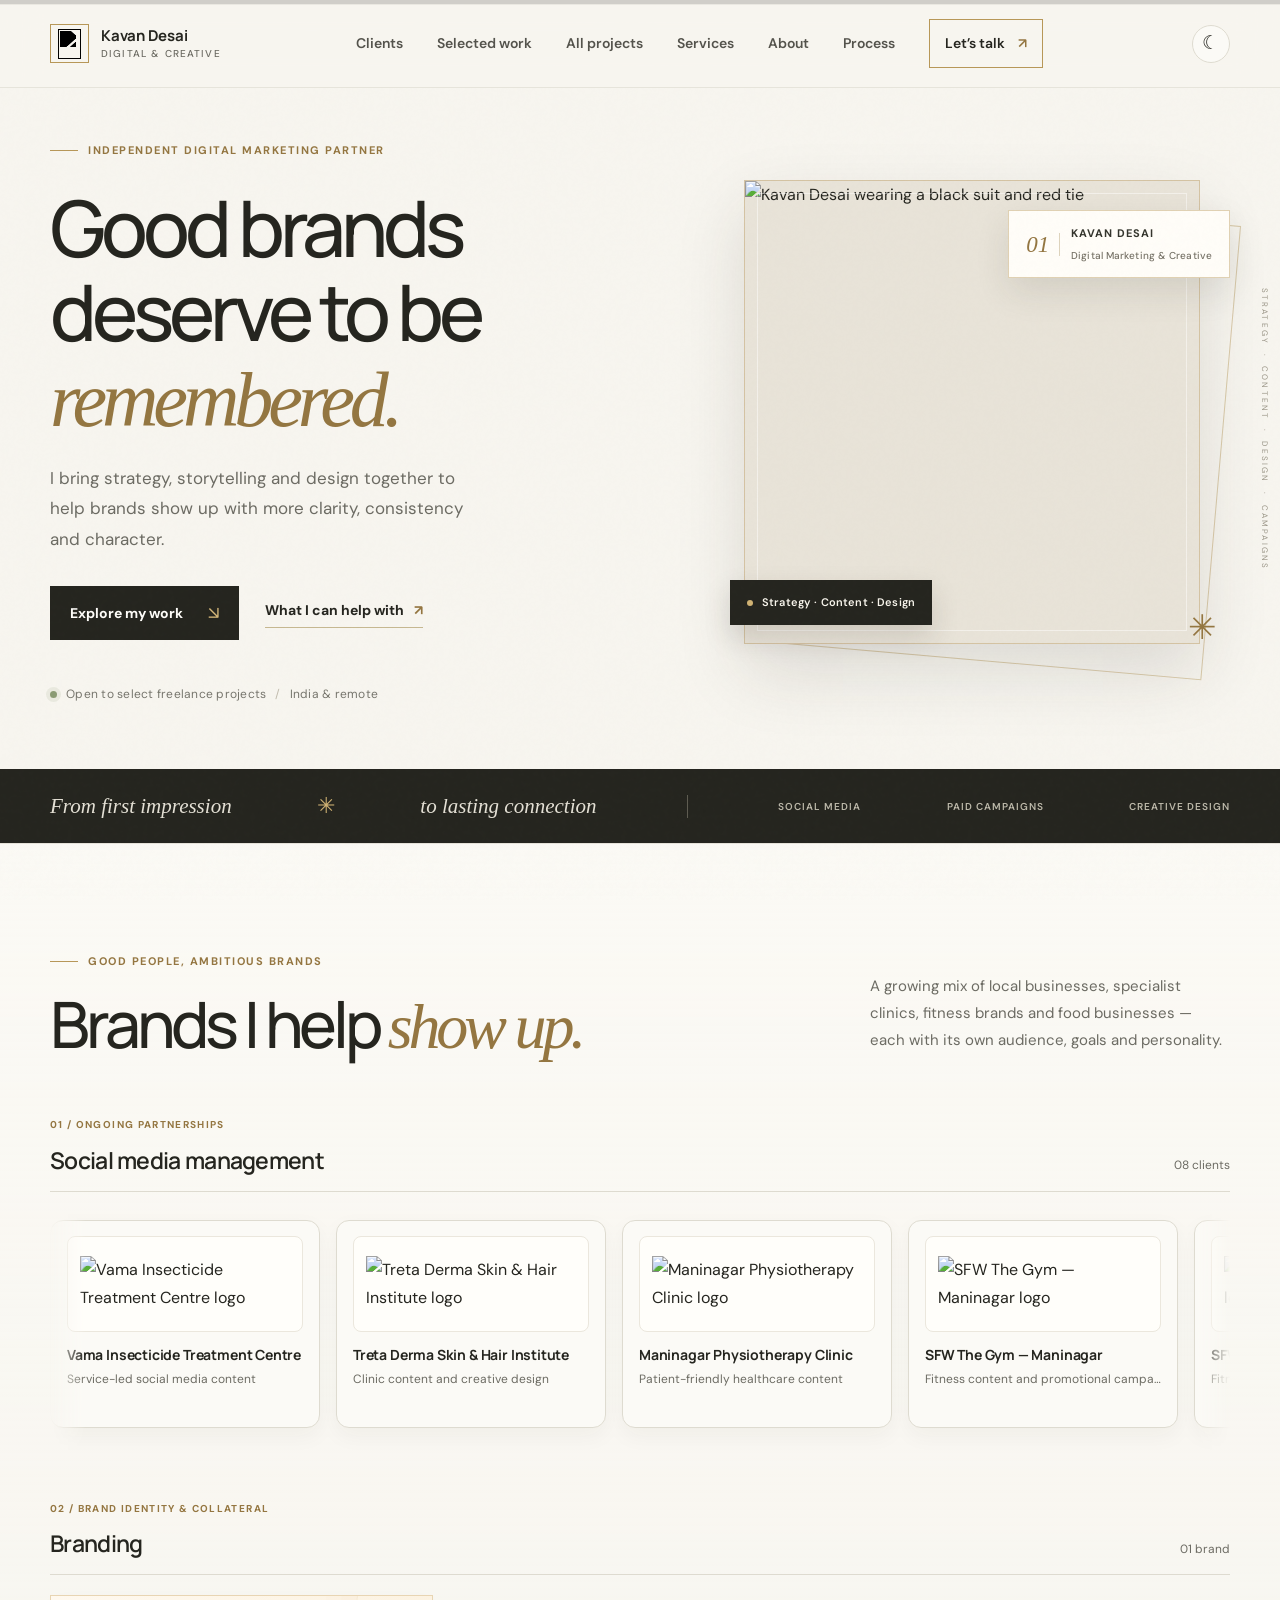
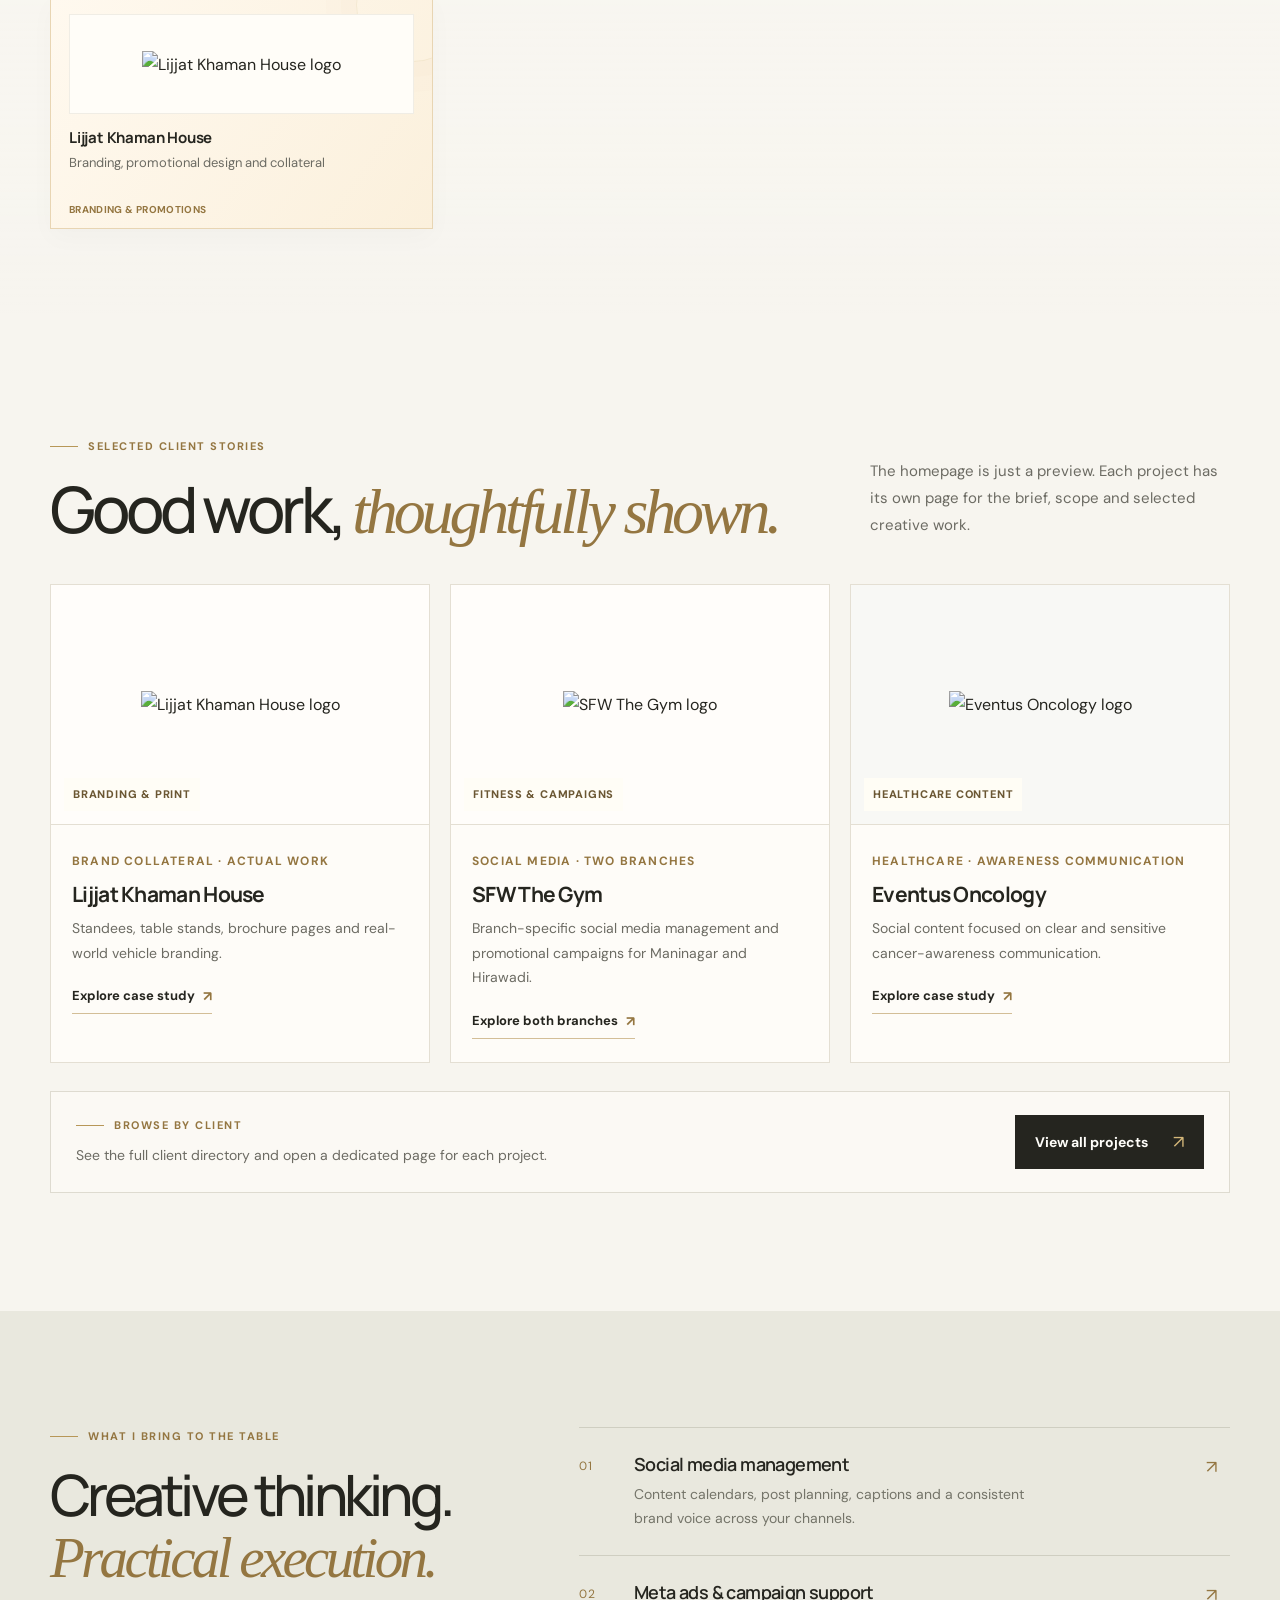
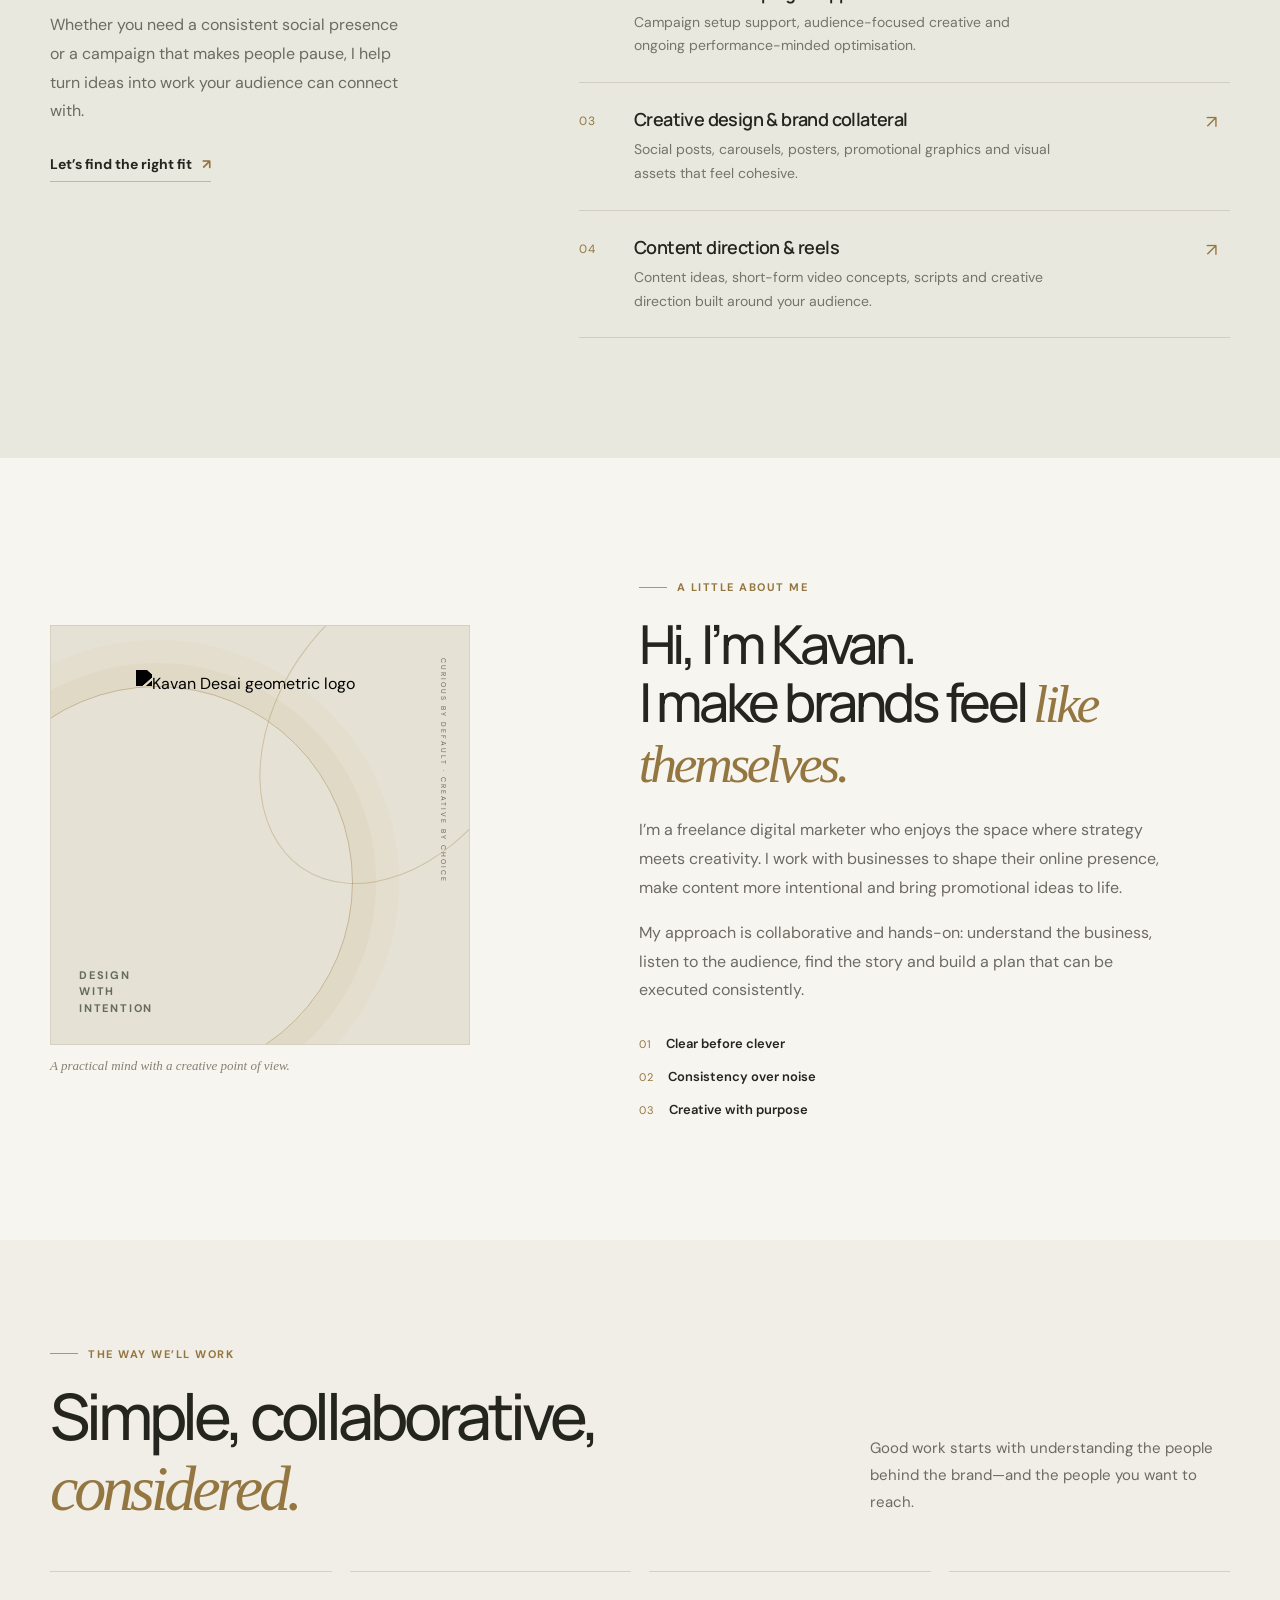
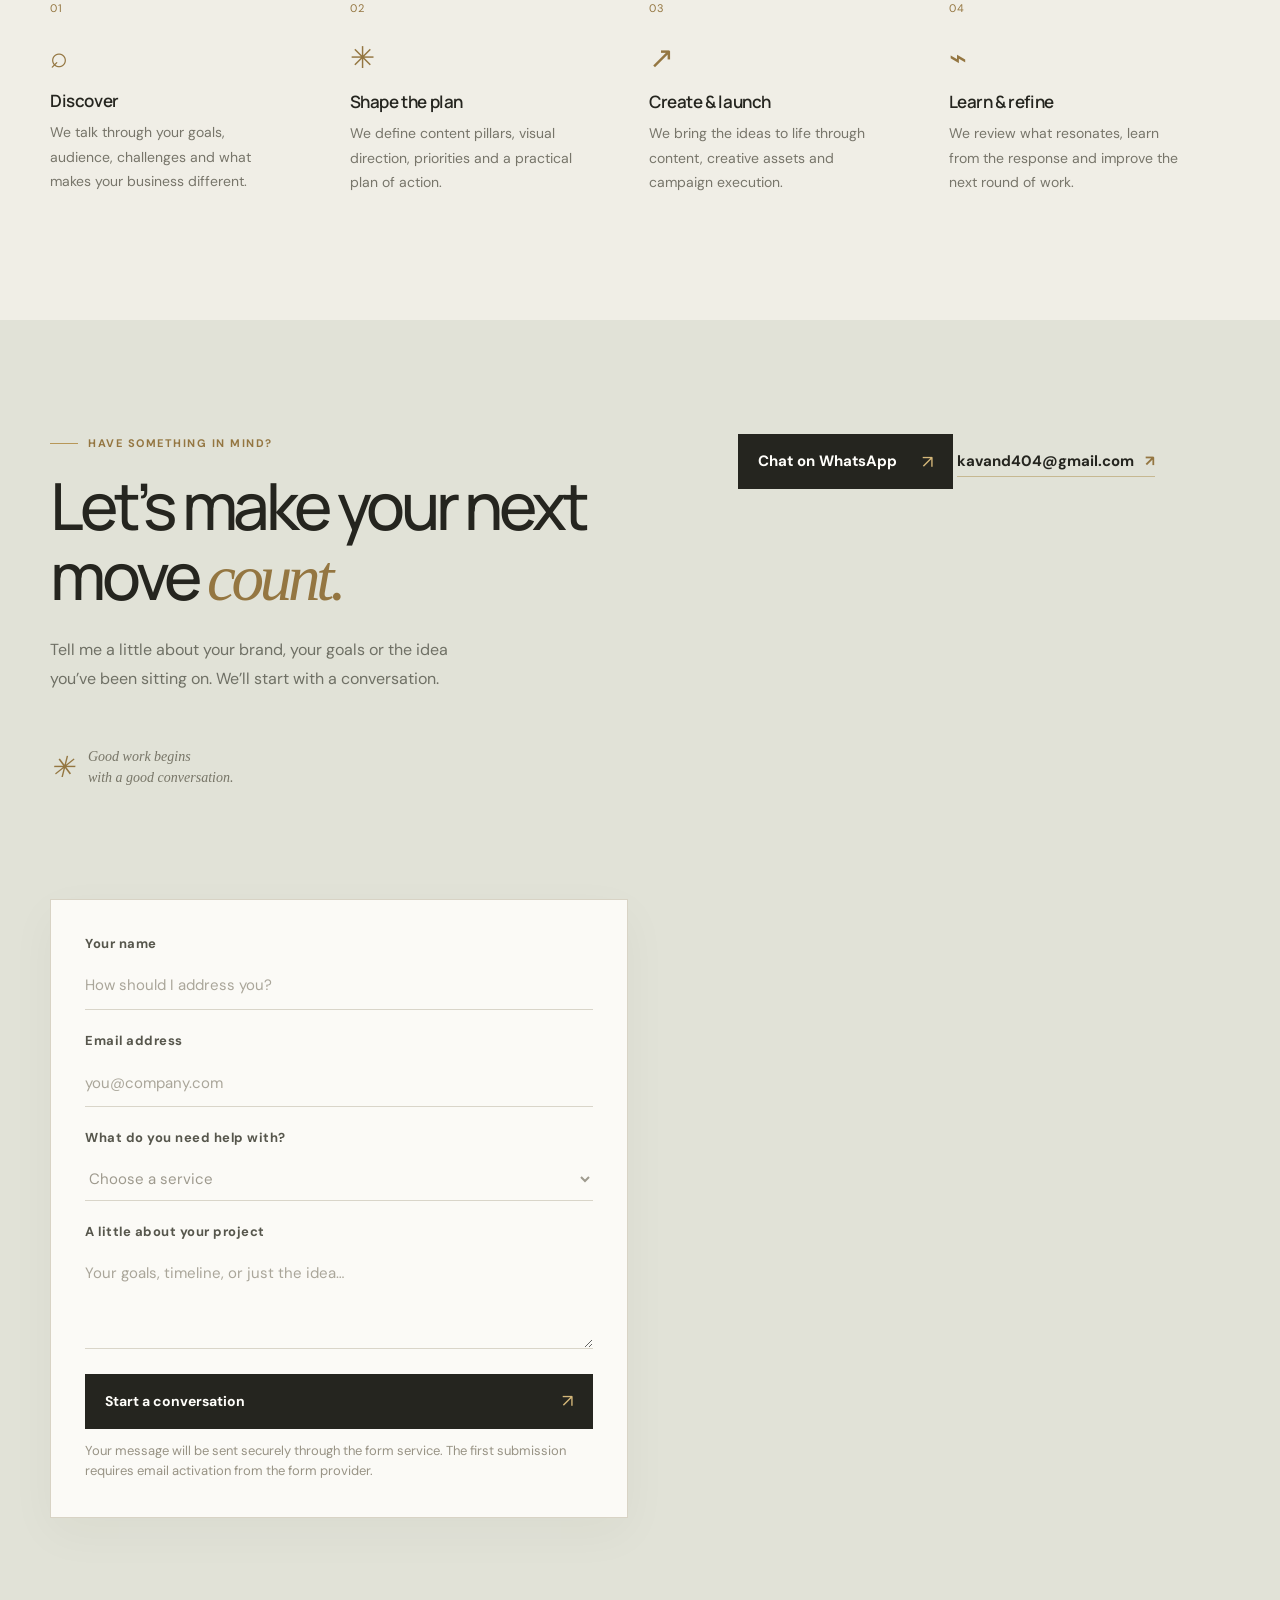
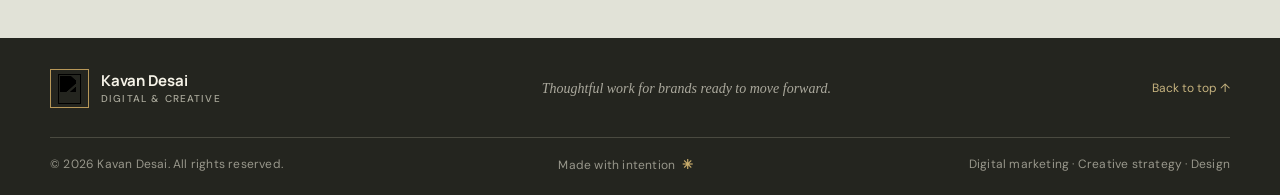
==== index.html @ 6e3e981c "Add files via upload" ====
<!doctype html>
<html lang="en">
<head>
  <meta charset="utf-8" />
  <meta name="viewport" content="width=device-width, initial-scale=1" />
  <meta name="theme-color" content="#f7f5ef" />
  <meta name="description" content="Kavan Desai — freelance digital marketing, social media strategy, creative campaigns and brand design." />
  <title>Kavan Desai — Digital Marketing & Creative Strategy</title>
  <link rel="preconnect" href="https://fonts.googleapis.com">
  <link rel="preconnect" href="https://fonts.gstatic.com" crossorigin>
  <link href="https://fonts.googleapis.com/css2?family=DM+Sans:wght@400;500;600;700&family=Manrope:wght@400;500;600;700;800&display=swap" rel="stylesheet">
  <link rel="stylesheet" href="styles.css?v=geometric-logo-fix" />
  <script>
    try { if (localStorage.getItem('kavan-portfolio-theme') === 'dark') document.documentElement.setAttribute('data-theme', 'dark'); } catch (_) {}
  </script>
</head>
<body>
  <div class="grain" aria-hidden="true"></div>
  <div class="scroll-progress" aria-hidden="true"><span></span></div>
  <header class="site-header" id="top">
    <div class="nav-wrap">
      <a class="brand" href="#top" aria-label="Kavan Desai home">
        <span class="brand-mark" aria-hidden="true"><img class="brand-symbol" src="assets/kavan-geometric-mark.png" alt=""></span>
        <span class="brand-name">Kavan Desai<small>Digital & Creative</small></span>
      </a>
      <button class="menu-toggle" aria-label="Open navigation" aria-expanded="false" aria-controls="site-nav">
        <span></span><span></span>
      </button>
      <nav class="site-nav" id="site-nav" aria-label="Main navigation">
        <a href="#clients">Clients</a>
        <a href="#work">Selected work</a>
        <a href="work.html">All projects</a>
        <a href="#services">Services</a>
        <a href="#about">About</a>
        <a href="#process">Process</a>
        <a class="nav-cta" href="#contact">Let’s talk <span>↗</span></a>
      </nav>
      <button class="theme-toggle" type="button" aria-label="Switch to dark theme" aria-pressed="false" title="Switch to dark theme"><span class="theme-toggle-icon" aria-hidden="true">☾</span></button>
    </div>
  </header>

  <main>
    <section class="hero section-shell">
      <div class="hero-copy reveal">
        <div class="eyebrow"><span class="eyebrow-line"></span> Independent digital marketing partner</div>
        <h1>Good brands deserve to be <em>remembered.</em></h1>
        <p class="hero-intro">I bring strategy, storytelling and design together to help brands show up with more clarity, consistency and character.</p>
        <div class="hero-actions">
          <a class="button button-dark" href="#work">Explore my work <span>↘</span></a>
          <a class="text-link" href="#services">What I can help with <span>↗</span></a>
        </div>
        <div class="hero-note"><span class="availability-dot"></span> Open to select freelance projects <span class="note-divider">/</span> India & remote</div>
      </div>
      <div class="hero-art hero-photo reveal reveal-delay" aria-label="Portrait of Kavan Desai">
        <div class="portrait-frame">
          <img src="assets/kavan-desai.png" alt="Kavan Desai wearing a black suit and red tie" fetchpriority="high" />
        </div>
        <div class="portrait-label portrait-label-top"><span class="portrait-index">01</span><span class="portrait-label-copy">KAVAN DESAI<small>Digital Marketing &amp; Creative</small></span></div>
        <div class="portrait-note"><span class="portrait-dot"></span> Strategy · Content · Design</div>
        <div class="portrait-spark" aria-hidden="true">✳</div>
      </div>
      <div class="hero-side-note">STRATEGY&nbsp; · &nbsp;CONTENT&nbsp; · &nbsp;DESIGN&nbsp; · &nbsp;CAMPAIGNS</div>
    </section>

    <section class="trust-strip" aria-label="Areas of work">
      <div class="trust-inner"><span>From first impression</span><span class="trust-star">✳</span><span>to lasting connection</span><span class="trust-separator"></span><span class="trust-small">SOCIAL MEDIA</span><span class="trust-small">PAID CAMPAIGNS</span><span class="trust-small">CREATIVE DESIGN</span></div>
    </section>


    <section class="section section-shell clients-section" id="clients">
      <div class="section-heading reveal">
        <div><div class="eyebrow"><span class="eyebrow-line"></span> Good people, ambitious brands</div><h2>Brands I help <em>show up.</em></h2></div>
        <p>A growing mix of local businesses, specialist clinics, fitness brands and food businesses — each with its own audience, goals and personality.</p>
      </div>

      <div class="client-group-head reveal">
        <div><span class="client-group-kicker">01 / ONGOING PARTNERSHIPS</span><h3>Social media management</h3></div>
        <span class="client-count">08 clients</span>
      </div>
      <div class="social-client-marquee" role="region" aria-label="Social media management clients">
        <div class="social-client-track">
          <div class="social-client-set" role="list" aria-label="Eight social media clients">
          <article class="social-client-tile" role="listitem">
            <div class="social-client-logo"><img src="assets/vama-insecticide-treatment-centre.png" alt="Vama Insecticide Treatment Centre logo" loading="lazy"></div>
            <h4>Vama Insecticide Treatment Centre</h4>
            <p>Service-led social media content</p>
          </article>
          <article class="social-client-tile" role="listitem">
            <div class="social-client-logo"><img src="assets/treta-derma.png" alt="Treta Derma Skin & Hair Institute logo" loading="lazy"></div>
            <h4>Treta Derma Skin &amp; Hair Institute</h4>
            <p>Clinic content and creative design</p>
          </article>
          <article class="social-client-tile" role="listitem">
            <div class="social-client-logo"><img src="assets/maninagar-physiotherapy-clinic.png" alt="Maninagar Physiotherapy Clinic logo" loading="lazy"></div>
            <h4>Maninagar Physiotherapy Clinic</h4>
            <p>Patient-friendly healthcare content</p>
          </article>
          <article class="social-client-tile" role="listitem">
            <div class="social-client-logo"><img src="assets/sfw-the-gym-logo.png" alt="SFW The Gym — Maninagar logo" loading="lazy"></div>
            <h4>SFW The Gym — Maninagar</h4>
            <p>Fitness content and promotional campaigns</p>
          </article>
          <article class="social-client-tile" role="listitem">
            <div class="social-client-logo"><img src="assets/sfw-the-gym-logo.png" alt="SFW The Gym — Hirawadi logo" loading="lazy"></div>
            <h4>SFW The Gym — Hirawadi</h4>
            <p>Fitness content and promotional campaigns</p>
          </article>
          <article class="social-client-tile" role="listitem">
            <div class="social-client-logo"><img src="assets/eventus-oncology.png" alt="Eventus Oncology logo" loading="lazy"></div>
            <h4>Eventus Oncology</h4>
            <p>Cancer surgery awareness and healthcare content</p>
          </article>
          <article class="social-client-tile" role="listitem">
            <div class="social-client-logo"><img src="assets/sukhadia-khambhatwala.png" alt="Sukhadia Khambhatwala logo" loading="lazy"></div>
            <h4>Sukhadia Khambhatwala</h4>
            <p>Food brand content and promotions</p>
          </article>
          <article class="social-client-tile" role="listitem">
            <div class="social-client-logo"><img src="assets/yv-products.png" alt="YV Products logo" loading="lazy"></div>
            <h4>YV Products</h4>
            <p>Social content and brand communication</p>
          </article>
          </div>
          <div class="social-client-set" role="list" aria-hidden="true">
          <article class="social-client-tile" role="listitem" aria-hidden="true">
            <div class="social-client-logo"><img src="assets/vama-insecticide-treatment-centre.png" loading="lazy"></div>
            <h4>Vama Insecticide Treatment Centre</h4>
            <p>Service-led social media content</p>
          </article>
          <article class="social-client-tile" role="listitem" aria-hidden="true">
            <div class="social-client-logo"><img src="assets/treta-derma.png" loading="lazy"></div>
            <h4>Treta Derma Skin &amp; Hair Institute</h4>
            <p>Clinic content and creative design</p>
          </article>
          <article class="social-client-tile" role="listitem" aria-hidden="true">
            <div class="social-client-logo"><img src="assets/maninagar-physiotherapy-clinic.png" loading="lazy"></div>
            <h4>Maninagar Physiotherapy Clinic</h4>
            <p>Patient-friendly healthcare content</p>
          </article>
          <article class="social-client-tile" role="listitem" aria-hidden="true">
            <div class="social-client-logo"><img src="assets/sfw-the-gym-logo.png" loading="lazy"></div>
            <h4>SFW The Gym — Maninagar</h4>
            <p>Fitness content and promotional campaigns</p>
          </article>
          <article class="social-client-tile" role="listitem" aria-hidden="true">
            <div class="social-client-logo"><img src="assets/sfw-the-gym-logo.png" loading="lazy"></div>
            <h4>SFW The Gym — Hirawadi</h4>
            <p>Fitness content and promotional campaigns</p>
          </article>
          <article class="social-client-tile" role="listitem" aria-hidden="true">
            <div class="social-client-logo"><img src="assets/eventus-oncology.png" loading="lazy"></div>
            <h4>Eventus Oncology</h4>
            <p>Cancer surgery awareness and healthcare content</p>
          </article>
          <article class="social-client-tile" role="listitem" aria-hidden="true">
            <div class="social-client-logo"><img src="assets/sukhadia-khambhatwala.png" loading="lazy"></div>
            <h4>Sukhadia Khambhatwala</h4>
            <p>Food brand content and promotions</p>
          </article>
          <article class="social-client-tile" role="listitem" aria-hidden="true">
            <div class="social-client-logo"><img src="assets/yv-products.png" loading="lazy"></div>
            <h4>YV Products</h4>
            <p>Social content and brand communication</p>
          </article>
          </div>
        </div>
      </div>

      <div class="client-group-head branding-group reveal">
        <div><span class="client-group-kicker">02 / BRAND IDENTITY &amp; COLLATERAL</span><h3>Branding</h3></div>
        <span class="client-count">01 brand</span>
      </div>
      <div class="client-logo-grid branding-client-grid">
        <article class="client-logo-card client-lijjat reveal">
          <div class="client-logo-art"><img src="assets/lijjat-khaman-house.png" alt="Lijjat Khaman House logo" loading="lazy"></div>
          <div class="client-card-info"><h4>Lijjat Khaman House</h4><p>Branding, promotional design and collateral</p></div>
          <span class="client-service-label">Branding &amp; promotions</span>
        </article>
      </div>
    </section>

    <section class="section section-shell work-section" id="work">
      <div class="section-heading reveal">
        <div><div class="eyebrow"><span class="eyebrow-line"></span> Selected client stories</div><h2>Good work, <em>thoughtfully shown.</em></h2></div>
        <p>The homepage is just a preview. Each project has its own page for the brief, scope and selected creative work.</p>
      </div>
      <div class="featured-project-grid">
        <article class="featured-project featured-project-lijjat reveal">
          <a class="featured-project-cover featured-cover-logo" href="projects/lijjat-khaman-house.html" aria-label="Explore Lijjat Khaman House project">
            <img src="assets/lijjat-khaman-house.png" alt="Lijjat Khaman House logo" loading="lazy">
            <span class="featured-cover-tag">BRANDING & PRINT</span>
          </a>
          <div class="featured-project-copy"><span class="project-type">Brand collateral · Actual work</span><h3>Lijjat Khaman House</h3><p>Standees, table stands, brochure pages and real-world vehicle branding.</p><a class="project-card-link" href="projects/lijjat-khaman-house.html">Explore case study <span>↗</span></a></div>
        </article>
        <article class="featured-project reveal reveal-delay">
          <a class="featured-project-cover featured-cover-logo" href="work.html" aria-label="Explore both SFW The Gym branch projects"><img src="assets/sfw-the-gym-logo.png" alt="SFW The Gym logo" loading="lazy"><span class="featured-cover-tag">FITNESS & CAMPAIGNS</span></a>
          <div class="featured-project-copy"><span class="project-type">Social media · Two branches</span><h3>SFW The Gym</h3><p>Branch-specific social media management and promotional campaigns for Maninagar and Hirawadi.</p><a class="project-card-link" href="work.html">Explore both branches <span>↗</span></a></div>
        </article>
        <article class="featured-project reveal reveal-delay-2">
          <a class="featured-project-cover featured-cover-logo featured-cover-eventus" href="projects/eventus-oncology.html" aria-label="Explore Eventus Oncology case study"><img src="assets/eventus-oncology.png" alt="Eventus Oncology logo" loading="lazy"><span class="featured-cover-tag">HEALTHCARE CONTENT</span></a>
          <div class="featured-project-copy"><span class="project-type">Healthcare · Awareness communication</span><h3>Eventus Oncology</h3><p>Social content focused on clear and sensitive cancer-awareness communication.</p><a class="project-card-link" href="projects/eventus-oncology.html">Explore case study <span>↗</span></a></div>
        </article>
      </div>
      <div class="all-projects-cta reveal"><div><span class="eyebrow"><span class="eyebrow-line"></span> Browse by client</span><p>See the full client directory and open a dedicated page for each project.</p></div><a class="button button-dark" href="work.html">View all projects <span>↗</span></a></div>
    </section>

    <section class="services-section" id="services">
      <div class="section-shell services-wrap">
        <div class="services-intro reveal">
          <div class="eyebrow"><span class="eyebrow-line"></span> What I bring to the table</div>
          <h2>Creative thinking.<br><em>Practical execution.</em></h2>
          <p>Whether you need a consistent social presence or a campaign that makes people pause, I help turn ideas into work your audience can connect with.</p>
          <a class="text-link dark-link" href="#contact">Let’s find the right fit <span>↗</span></a>
        </div>
        <div class="service-list reveal reveal-delay">
          <article class="service-row"><span class="service-number">01</span><div><h3>Social media management</h3><p>Content calendars, post planning, captions and a consistent brand voice across your channels.</p></div><span class="service-symbol">↗</span></article>
          <article class="service-row"><span class="service-number">02</span><div><h3>Meta ads & campaign support</h3><p>Campaign setup support, audience-focused creative and ongoing performance-minded optimisation.</p></div><span class="service-symbol">↗</span></article>
          <article class="service-row"><span class="service-number">03</span><div><h3>Creative design & brand collateral</h3><p>Social posts, carousels, posters, promotional graphics and visual assets that feel cohesive.</p></div><span class="service-symbol">↗</span></article>
          <article class="service-row"><span class="service-number">04</span><div><h3>Content direction & reels</h3><p>Content ideas, short-form video concepts, scripts and creative direction built around your audience.</p></div><span class="service-symbol">↗</span></article>
        </div>
      </div>
    </section>

    <section class="section section-shell about-section" id="about">
      <div class="about-art reveal">
        <div class="about-frame">
          <img class="about-logo-mark" src="assets/kavan-geometric-mark.png" alt="Kavan Desai geometric logo">
          <div class="about-vertical">CURIOUS BY DEFAULT · CREATIVE BY CHOICE</div>
          <div class="about-corner">DESIGN<br>WITH<br>INTENTION</div>
        </div>
        <div class="about-caption">A practical mind with a creative point of view.</div>
      </div>
      <div class="about-copy reveal reveal-delay">
        <div class="eyebrow"><span class="eyebrow-line"></span> A little about me</div>
        <h2>Hi, I’m Kavan.<br>I make brands feel <em>like themselves.</em></h2>
        <p>I’m a freelance digital marketer who enjoys the space where strategy meets creativity. I work with businesses to shape their online presence, make content more intentional and bring promotional ideas to life.</p>
        <p>My approach is collaborative and hands-on: understand the business, listen to the audience, find the story and build a plan that can be executed consistently.</p>
        <div class="about-principles"><div><span>01</span><strong>Clear before clever</strong></div><div><span>02</span><strong>Consistency over noise</strong></div><div><span>03</span><strong>Creative with purpose</strong></div></div>
      </div>
    </section>

    <section class="process-section" id="process">
      <div class="section-shell">
        <div class="section-heading process-heading reveal"><div><div class="eyebrow"><span class="eyebrow-line"></span> The way we’ll work</div><h2>Simple, collaborative, <em>considered.</em></h2></div><p>Good work starts with understanding the people behind the brand—and the people you want to reach.</p></div>
        <div class="process-grid">
          <article class="process-step reveal"><span class="process-count">01</span><div class="process-icon">⌕</div><h3>Discover</h3><p>We talk through your goals, audience, challenges and what makes your business different.</p></article>
          <article class="process-step reveal reveal-delay"><span class="process-count">02</span><div class="process-icon">✳</div><h3>Shape the plan</h3><p>We define content pillars, visual direction, priorities and a practical plan of action.</p></article>
          <article class="process-step reveal reveal-delay-2"><span class="process-count">03</span><div class="process-icon">↗</div><h3>Create & launch</h3><p>We bring the ideas to life through content, creative assets and campaign execution.</p></article>
          <article class="process-step reveal reveal-delay-3"><span class="process-count">04</span><div class="process-icon">⌁</div><h3>Learn & refine</h3><p>We review what resonates, learn from the response and improve the next round of work.</p></article>
        </div>
      </div>
    </section>

    <section class="contact-section" id="contact">
      <div class="section-shell contact-wrap">
        <div class="contact-copy reveal"><div class="eyebrow"><span class="eyebrow-line"></span> Have something in mind?</div><h2>Let’s make your next move <em>count.</em></h2><p>Tell me a little about your brand, your goals or the idea you’ve been sitting on. We’ll start with a conversation.</p><div class="contact-signoff"><span class="signoff-star">✳</span><span>Good work begins<br>with a good conversation.</span></div></div>
        <div class="contact-methods" aria-label="Direct contact options">
          <a class="button button-dark" href="https://wa.me/918401073688?text=Hi%20Kavan%2C%20I%20found%20your%20portfolio%20and%20would%20like%20to%20discuss%20a%20project.">Chat on WhatsApp <span>↗</span></a>
          <a class="text-link" href="mailto:kavand404@gmail.com">kavand404@gmail.com <span>↗</span></a>
        </div>
        <form class="contact-form reveal reveal-delay" id="contact-form" action="https://formsubmit.co/kavand404@gmail.com" method="POST">
          <input type="hidden" name="_subject" value="New portfolio inquiry — Kavan Desai" />
          <input type="hidden" name="_template" value="table" />
          <input type="hidden" name="_captcha" value="true" />
          <div class="form-row"><label for="name">Your name</label><input id="name" name="name" autocomplete="name" placeholder="How should I address you?" required /></div>
          <div class="form-row"><label for="email">Email address</label><input id="email" name="email" type="email" autocomplete="email" placeholder="you@company.com" required /></div>
          <div class="form-row"><label for="service">What do you need help with?</label><select id="service" name="service" required><option value="" disabled selected>Choose a service</option><option>Social media management</option><option>Meta ads & campaigns</option><option>Creative design & branding</option><option>Content direction & reels</option><option>A bit of everything</option></select></div>
          <div class="form-row"><label for="message">A little about your project</label><textarea id="message" name="message" rows="3" placeholder="Your goals, timeline, or just the idea…" required></textarea></div>
          <button class="button button-dark form-submit" type="submit">Start a conversation <span>↗</span></button>
          <p class="form-hint">Your message will be sent securely through the form service. The first submission requires email activation from the form provider.</p>
          <p class="form-status" id="form-status" aria-live="polite"></p>
        </form>
      </div>
    </section>
  </main>

  <footer class="site-footer">
    <div class="section-shell footer-top"><a class="brand footer-brand" href="#top"><span class="brand-mark" aria-hidden="true"><img class="brand-symbol" src="assets/kavan-geometric-mark.png" alt=""></span><span class="brand-name">Kavan Desai<small>Digital & Creative</small></span></a><p>Thoughtful work for brands ready to move forward.</p><a class="back-top" href="#top">Back to top ↑</a></div>
    <div class="section-shell footer-bottom"><span>© <span id="year"></span> Kavan Desai. All rights reserved.</span><span>Made with intention <b>✳</b></span><span class="footer-location">Digital marketing · Creative strategy · Design</span></div>
  </footer>
  <script src="script.js"></script>
</body>
</html>
---- styles.css ----
:root{--paper:#f7f5ef;--paper-2:#fbfaf6;--white:#fffefa;--ink:#25251f;--muted:#6c6b63;--line:#dedbd0;--gold:#b79758;--gold-deep:#947641;--sage:#dfe4d8;--serif:Georgia,'Times New Roman',serif;--sans:'DM Sans',Arial,sans-serif;--display:'Manrope','DM Sans',sans-serif;--max:1180px;--ease:cubic-bezier(.22,.61,.36,1)}
*{box-sizing:border-box}html{scroll-behavior:smooth;scroll-padding-top:88px}body{margin:0;background:var(--paper);color:var(--ink);font-family:var(--sans);font-size:15px;line-height:1.65;-webkit-font-smoothing:antialiased}a{color:inherit;text-decoration:none}button,input,select,textarea{font:inherit}.grain{position:fixed;inset:0;pointer-events:none;z-index:9;opacity:.07;background-image:url("data:image/svg+xml,%3Csvg viewBox='0 0 180 180' xmlns='http://www.w3.org/2000/svg'%3E%3Cfilter id='n'%3E%3CfeTurbulence type='fractalNoise' baseFrequency='.93' numOctaves='3' stitchTiles='stitch'/%3E%3C/filter%3E%3Crect width='100%25' height='100%25' filter='url(%23n)' opacity='.18'/%3E%3C/svg%3E")}.section-shell{width:min(var(--max),calc(100% - 64px));margin-inline:auto}.site-header{height:88px;position:sticky;top:0;z-index:20;background:rgba(247,245,239,.88);backdrop-filter:blur(18px);border-bottom:1px solid rgba(222,219,208,.65)}.nav-wrap{width:min(var(--max),calc(100% - 64px));height:100%;margin:auto;display:flex;align-items:center;justify-content:space-between}.brand{display:inline-flex;align-items:center;gap:12px;min-width:max-content}.brand-mark{height:39px;width:39px;border:1px solid var(--gold);display:grid;place-items:center;font:700 22px var(--display);letter-spacing:-2px;color:var(--ink)}.brand-name{font:700 13px/1.1 var(--display);letter-spacing:-.25px}.brand-name small{display:block;margin-top:5px;color:var(--muted);font:500 9px/1 var(--sans);letter-spacing:1.4px;text-transform:uppercase}.site-nav{display:flex;align-items:center;gap:34px}.site-nav>a{font-size:12px;font-weight:600;color:#54534c;transition:color .2s}.site-nav>a:hover{color:var(--gold-deep)}.site-nav .nav-cta{padding:11px 15px;border:1px solid var(--gold);color:var(--ink)}.nav-cta span{color:var(--gold-deep);margin-left:10px}.menu-toggle{display:none}
.hero{position:relative;min-height:650px;display:grid;grid-template-columns:1.02fr .98fr;align-items:center;gap:45px;padding-top:45px;padding-bottom:66px}.hero-copy{padding-top:8px;max-width:570px}.eyebrow{display:flex;align-items:center;gap:10px;text-transform:uppercase;font-size:10px;font-weight:700;letter-spacing:1.8px;color:var(--gold-deep)}.eyebrow-line{display:inline-block;height:1px;width:28px;background:var(--gold)}h1,h2,h3,p{margin-top:0}h1,h2{font-family:var(--display);font-weight:500;letter-spacing:-.065em;line-height:1.08}h1{font-size:clamp(48px,6.1vw,79px);max-width:660px;margin:25px 0 21px}h1 em,h2 em{font-family:var(--serif);font-weight:400;color:var(--gold-deep);letter-spacing:-.065em} .hero-intro{max-width:440px;color:var(--muted);font-size:16px;line-height:1.85;margin-bottom:31px}.hero-actions{display:flex;align-items:center;gap:26px;flex-wrap:wrap}.button{display:inline-flex;align-items:center;justify-content:center;gap:25px;padding:15px 20px;border:0;cursor:pointer;font-weight:700;font-size:12px;transition:transform .25s,background .25s,color .25s}.button:hover{transform:translateY(-3px)}.button-dark{background:var(--ink);color:var(--white)}.button-dark span{color:#d4b779;font-size:18px;font-weight:400;line-height:1}.text-link{font-size:12px;font-weight:700;border-bottom:1px solid #c6b891;padding-bottom:5px}.text-link span{color:var(--gold-deep);margin-left:7px}.hero-note{display:flex;align-items:center;gap:9px;margin-top:45px;font-size:10px;letter-spacing:.25px;color:#77766d}.availability-dot{width:7px;height:7px;border-radius:50%;background:#8b9b73;box-shadow:0 0 0 4px rgba(139,155,115,.13)}.note-divider{color:#c1bcae}.hero-art{position:relative;height:490px;max-width:510px;width:100%;margin-left:auto}.art-orbit{position:absolute;border:1px solid rgba(183,151,88,.38);border-radius:50%;transform:rotate(-30deg)}.orbit-one{height:430px;width:280px;top:29px;left:90px}.orbit-two{height:340px;width:430px;top:70px;left:8px;transform:rotate(35deg);border-color:rgba(183,151,88,.22)}.art-card{position:absolute;box-shadow:0 22px 55px rgba(45,42,32,.08)}.art-card-back{width:252px;height:320px;background:#e5e3d8;top:62px;left:26px;transform:rotate(-8deg);padding:23px;display:flex;flex-direction:column;justify-content:space-between}.mini-label{font-size:8px;letter-spacing:1.4px;font-weight:700;color:#5e5b50}.abstract-bars{height:140px;display:flex;align-items:end;gap:10px;padding:0 6px}.abstract-bars i{display:block;flex:1;background:#bba477;height:55%}.abstract-bars i:nth-child(2){height:83%;background:#8e8d7d}.abstract-bars i:nth-child(3){height:68%;background:#c4b28b}.abstract-bars i:nth-child(4){height:96%;background:#676b5c}.abstract-bars i:nth-child(5){height:74%;background:#cfbea0}.card-foot{font:italic 13px var(--serif);color:#69685e}.art-card-front{width:260px;height:340px;background:#fffdf7;top:98px;right:38px;padding:22px 22px 18px;display:flex;flex-direction:column;justify-content:space-between;transform:rotate(5deg);border:1px solid rgba(183,151,88,.34)}.front-top,.front-bottom{display:flex;justify-content:space-between;align-items:center}.sun-icon{color:var(--gold-deep);font-size:26px}.serif-art{font:normal 47px/.97 var(--serif);letter-spacing:-3px;color:#35372d}.serif-art em{color:var(--gold-deep)}.front-bottom{font-size:8px;color:#6f6a5e;letter-spacing:.2px}.art-stamp{position:absolute;z-index:3;right:2px;top:18px;width:87px;height:87px;border:1px solid var(--gold);border-radius:50%;display:flex;align-items:center;justify-content:center;flex-direction:column;font-size:7px;font-weight:700;letter-spacing:1px;color:var(--gold-deep);background:var(--paper)}.art-stamp span:nth-child(2){font-size:16px;font-weight:400;margin:-1px 0}.floating-tag{position:absolute;z-index:4;background:var(--white);box-shadow:0 12px 30px rgba(40,37,29,.08);font-size:9px;font-weight:600;letter-spacing:.25px;padding:12px 15px}.tag-top{right:5px;top:142px;transform:rotate(4deg)}.tag-top span{color:var(--gold-deep);padding-left:8px}.tag-bottom{left:12px;bottom:30px;display:flex;align-items:center;gap:9px;transform:rotate(-3deg)}.tag-dot{height:6px;width:6px;background:var(--gold);border-radius:50%}.hero-side-note{position:absolute;right:-41px;top:50%;writing-mode:vertical-rl;transform:translateY(-50%);font-size:8px;letter-spacing:2.2px;color:#9a9587}.trust-strip{background:var(--ink);color:#efede4}.trust-inner{width:min(var(--max),calc(100% - 64px));min-height:74px;margin:auto;display:flex;align-items:center;justify-content:space-between;gap:20px}.trust-inner>span:first-child,.trust-inner>span:nth-child(3){font:italic 21px var(--serif);color:#e4e0d5}.trust-star{color:#d0b273;font-size:22px}.trust-separator{height:23px;width:1px;background:#5e5c51;margin:0 5px}.trust-small{font-size:9px;font-weight:600;letter-spacing:1.3px;color:#bcb8a9}
.section{padding-top:120px;padding-bottom:118px}.section-heading{display:flex;align-items:end;justify-content:space-between;gap:60px;margin-bottom:38px}.section-heading h2,.services-intro h2,.about-copy h2,.contact-copy h2{font-size:clamp(42px,5.3vw,64px);margin:18px 0 0}.section-heading>p{max-width:360px;margin-bottom:7px;color:var(--muted);font-size:13px;line-height:1.9}.work-filters{display:flex;gap:9px;flex-wrap:wrap;margin-bottom:29px}.filter-chip{cursor:pointer;border:1px solid var(--line);background:transparent;color:#6f6d63;padding:9px 14px;font-size:10px;font-weight:600;transition:all .2s}.filter-chip span{font-size:9px;color:var(--gold-deep);margin-left:8px}.filter-chip:hover,.filter-chip.active{background:var(--ink);border-color:var(--ink);color:white}.project-grid{display:grid;grid-template-columns:repeat(3,minmax(0,1fr));gap:25px}.project-card{min-width:0;transition:opacity .25s,transform .25s}.project-card.is-hidden{display:none}.project-visual{height:360px;display:block;position:relative;overflow:hidden;transition:transform .35s var(--ease)}.project-visual:hover{transform:translateY(-4px)}.gym-visual{background:#20221d;color:#e5e4d9;padding:21px 20px}.visual-grain{position:absolute;inset:0;background:radial-gradient(circle at 75% 75%,rgba(116,138,78,.23),transparent 37%),linear-gradient(115deg,transparent 30%,rgba(255,255,255,.045) 30.3%,transparent 31%);pointer-events:none}.gym-topline,.gym-bottomline{position:absolute;left:20px;right:20px;display:flex;justify-content:space-between;font-size:7px;letter-spacing:1.4px;color:#d1ceb9}.gym-topline{top:21px}.gym-copy{position:absolute;left:27px;right:14px;top:104px;z-index:1}.visual-overline{font-size:8px;letter-spacing:2px;color:#a8c27e;display:block;margin-bottom:13px}.gym-copy strong{font:800 50px/.84 var(--display);letter-spacing:-4px;display:block}.gym-copy strong i{font-style:normal;color:#b7db78}.gym-subline{font-size:9px;display:block;margin-top:20px;color:#c1c3b7}.gym-orb{position:absolute;width:220px;height:220px;border-radius:50%;border:1px solid rgba(181,218,117,.38);right:-65px;bottom:38px;box-shadow:0 0 0 20px rgba(181,218,117,.035),0 0 0 40px rgba(181,218,117,.025)}.gym-orb:before,.gym-orb:after{content:"";position:absolute;border:1px solid rgba(181,218,117,.3);inset:19px;border-radius:50%}.gym-orb:after{inset:42px}.gym-bottomline{bottom:20px}.health-visual{background:#e5e9df;color:#243b39;padding:20px}.health-grid{position:absolute;inset:0;background-image:linear-gradient(rgba(53,89,82,.08) 1px,transparent 1px),linear-gradient(90deg,rgba(53,89,82,.08) 1px,transparent 1px);background-size:24px 24px;mask-image:linear-gradient(130deg,black,transparent 82%)}.health-label,.food-topline{position:absolute;z-index:2;top:23px;left:22px;right:22px;display:flex;justify-content:space-between;align-items:center;font-size:8px;font-weight:700;letter-spacing:1px}.health-label b{font-size:9px;color:#a95d66}.health-main{position:absolute;z-index:2;top:98px;left:25px}.health-kicker{font-size:7px;letter-spacing:1.45px;display:block;margin-bottom:16px;color:#56746b}.health-main strong{font:500 43px/.98 var(--serif);letter-spacing:-2px;display:block}.health-main i{font-style:italic;color:#aa737b}.health-ring{position:absolute;border:1px solid rgba(130,163,142,.7);border-radius:50%;z-index:1}.ring-a{width:180px;height:180px;right:-61px;bottom:28px}.ring-b{width:132px;height:132px;right:-38px;bottom:52px}.health-footer{position:absolute;bottom:21px;left:22px;right:22px;display:flex;justify-content:space-between;font-size:7px;letter-spacing:1px;color:#526b62}.food-visual{background:#eadbb8;color:#573a25;padding:20px}.food-visual:before{content:"";position:absolute;inset:0;background:linear-gradient(145deg,rgba(255,250,226,.5),transparent 45%),radial-gradient(ellipse at 50% 54%,rgba(168,89,47,.13),transparent 55%)}.food-sun{position:absolute;left:50%;top:80px;width:180px;height:180px;transform:translateX(-50%);border-radius:50%;background:#c77c43;opacity:.86}.food-frame{position:absolute;inset:18px;border:1px solid rgba(111,67,40,.45)}.food-topline{color:#704a2b}.food-main{position:absolute;z-index:1;top:114px;width:100%;left:0;text-align:center;display:flex;align-items:center;flex-direction:column}.food-main span{font:700 34px/.95 var(--display);letter-spacing:4px}.food-main strong{font:700 46px/1.1 var(--sans);margin:2px 0 0}.food-main i{font:italic 16px var(--serif);margin-top:1px}.food-seal{position:absolute;right:26px;top:87px;z-index:2;transform:rotate(9deg);border:1px solid #704a2b;border-radius:50%;width:54px;height:54px;display:grid;place-content:center;text-align:center;font-size:7px;font-weight:700;letter-spacing:1px;line-height:1.5}.food-bottom{position:absolute;z-index:2;bottom:29px;left:25px;right:25px;display:flex;justify-content:space-between;gap:8px;font-size:6px;letter-spacing:.8px}.project-meta{display:flex;align-items:flex-start;justify-content:space-between;margin-top:20px;gap:10px}.project-type{font-size:9px;text-transform:uppercase;letter-spacing:1.15px;color:var(--gold-deep);font-weight:700}.project-meta h3{font:600 20px var(--display);letter-spacing:-.65px;margin:5px 0 0}.project-arrow{font-size:20px;color:var(--gold-deep);transition:transform .2s}.project-card:hover .project-arrow{transform:translate(3px,-3px)}.project-card>p{margin:11px 0 0;color:var(--muted);font-size:12px;line-height:1.8}.work-note{display:flex;gap:9px;align-items:center;font-size:10px;color:#898578;margin-top:30px}.work-note span{color:var(--gold-deep);font-size:14px}
.services-section{background:#e9e8de;padding:116px 0 120px}.services-wrap{display:grid;grid-template-columns:.8fr 1.2fr;gap:95px}.services-intro h2{font-size:clamp(40px,4.5vw,57px);margin-bottom:22px}.services-intro>p{max-width:360px;color:#6b6c60;font-size:13px;line-height:1.9;margin-bottom:24px}.dark-link{display:inline-block}.service-list{border-top:1px solid #cfcec1}.service-row{display:grid;grid-template-columns:36px 1fr 24px;gap:19px;padding:24px 0;border-bottom:1px solid #cfcec1;align-items:start}.service-number{font-size:10px;color:var(--gold-deep);letter-spacing:1px;padding-top:4px}.service-row h3{font:600 18px var(--display);letter-spacing:-.6px;margin:0 0 7px}.service-row p{font-size:12px;line-height:1.8;color:#747469;max-width:430px;margin:0}.service-symbol{font-size:18px;color:var(--gold-deep);transition:transform .2s}.service-row:hover .service-symbol{transform:translate(3px,-3px)}
.about-section{display:grid;grid-template-columns:.9fr 1.1fr;align-items:center;gap:105px}.about-art{max-width:420px}.about-frame{height:420px;background:#e5e1d5;position:relative;overflow:hidden;border:1px solid #d6d0c0}.about-frame:before{content:"";position:absolute;left:-90px;top:60px;width:390px;height:390px;border:1px solid rgba(165,136,82,.5);border-radius:50%;box-shadow:0 0 0 23px rgba(183,151,88,.07),0 0 0 46px rgba(183,151,88,.05)}.about-frame:after{content:"";position:absolute;width:240px;height:340px;border:1px solid rgba(165,136,82,.38);border-radius:50%;right:-50px;top:-70px;transform:rotate(34deg)}.about-vertical{position:absolute;right:20px;top:32px;writing-mode:vertical-rl;font-size:7px;letter-spacing:2px;color:#67695a}.about-corner{position:absolute;z-index:1;bottom:28px;left:28px;font-size:9px;font-weight:700;line-height:1.5;letter-spacing:1.8px;color:#676b5a}.about-spark{position:absolute;z-index:1;bottom:20px;right:24px;font-size:44px;color:var(--gold-deep)}.about-caption{font:italic 13px var(--serif);color:#858173;margin-top:13px}.about-copy h2{font-size:clamp(39px,4.2vw,56px);margin-bottom:23px}.about-copy>p{font-size:13px;line-height:1.95;color:var(--muted);max-width:520px}.about-principles{margin-top:28px;display:grid;grid-template-columns:1fr;gap:11px}.about-principles div{display:flex;align-items:center;gap:14px}.about-principles span{font-size:9px;color:var(--gold-deep);letter-spacing:1px}.about-principles strong{font-size:11px;font-weight:600}
.process-section{background:#f0eee6;padding:105px 0 115px}.process-heading{margin-bottom:48px}.process-heading h2{max-width:670px}.process-grid{display:grid;grid-template-columns:repeat(4,1fr);gap:18px}.process-step{position:relative;border-top:1px solid #d4d0c3;padding:21px 15px 10px 0;min-height:220px}.process-count{font-size:9px;color:var(--gold-deep);letter-spacing:1.3px}.process-icon{font:normal 30px var(--serif);color:var(--gold-deep);margin:20px 0 15px}.process-step h3{font:600 17px var(--display);letter-spacing:-.4px;margin-bottom:8px}.process-step p{font-size:11px;line-height:1.8;color:#77756a;max-width:230px;margin:0}
.contact-section{background:#e1e2d7;padding:114px 0 120px}.contact-wrap{display:grid;grid-template-columns:1fr .85fr;gap:110px;align-items:start}.contact-copy h2{max-width:560px;font-size:clamp(45px,5.2vw,65px);margin-bottom:23px}.contact-copy>p{max-width:430px;color:#6f7065;font-size:13px;line-height:1.9}.contact-signoff{display:flex;gap:14px;align-items:center;margin-top:52px;color:#777567;font:italic 15px/1.5 var(--serif)}.signoff-star{font-size:29px;color:var(--gold-deep)}.contact-form{background:var(--paper-2);padding:33px 34px 27px;border:1px solid rgba(201,195,177,.7);box-shadow:0 15px 45px rgba(44,42,33,.04)}.form-row{margin-bottom:20px}.form-row label{display:block;font-size:10px;font-weight:700;letter-spacing:.5px;margin-bottom:8px;color:#56564c}.form-row input,.form-row select,.form-row textarea{display:block;width:100%;border:0;border-bottom:1px solid #d9d5c9;background:transparent;padding:10px 0;color:var(--ink);outline:0;font-size:12px;border-radius:0;transition:border-color .2s}.form-row input:focus,.form-row select:focus,.form-row textarea:focus{border-bottom-color:var(--gold-deep)}.form-row input::placeholder,.form-row textarea::placeholder{color:#aaa69a}.form-row select{color:#777367}.form-row select:invalid{color:#9e9a8e}.form-row textarea{resize:vertical;min-height:76px}.form-submit{width:100%;margin-top:5px;justify-content:space-between}.form-hint{font-size:9px;color:#989385;margin:12px 0 0}.form-status{font-size:11px;color:var(--gold-deep);margin:8px 0 0;min-height:0}
.site-footer{background:#24251f;color:#e8e6dc;padding:31px 0 0}.footer-top{display:flex;align-items:center;justify-content:space-between;gap:20px;padding-bottom:29px;border-bottom:1px solid #4a4a40}.footer-brand .brand-name{color:#f6f3e8}.footer-brand .brand-name small{color:#a9a89a}.footer-brand .brand-mark{color:#f6f3e8}.footer-top>p{color:#aba99d;font:italic 14px var(--serif);margin:0}.back-top{font-size:10px;color:#c6b37f}.footer-bottom{display:flex;justify-content:space-between;gap:20px;padding-top:17px;padding-bottom:19px;color:#98978b;font-size:9px;letter-spacing:.2px}.footer-bottom b{color:#c8ac6b;font-size:13px;margin-left:4px}
.reveal{opacity:0;transform:translateY(18px);transition:opacity .7s var(--ease),transform .7s var(--ease)}.reveal.is-visible{opacity:1;transform:translateY(0)}.reveal-delay{transition-delay:.12s}.reveal-delay-2{transition-delay:.22s}.reveal-delay-3{transition-delay:.32s}
@media(min-width:1400px){.hero{min-height:710px}.hero-art{transform:scale(1.05);transform-origin:center right}.project-visual{height:390px}}
@media(max-width:1050px){.section-shell,.nav-wrap,.trust-inner{width:calc(100% - 48px)}.hero{gap:20px;min-height:610px}.hero-art{transform:scale(.88);transform-origin:center right;margin-left:-20px}.hero-side-note{right:-25px}.site-nav{gap:22px}.project-visual{height:310px}.gym-copy strong{font-size:43px}.health-main strong{font-size:37px}.services-wrap{gap:55px}.about-section{gap:60px}.contact-wrap{gap:65px}}
@media(max-width:760px){html{scroll-padding-top:74px}.section-shell,.nav-wrap,.trust-inner{width:calc(100% - 40px)}.site-header{height:74px}.brand-mark{width:35px;height:35px;font-size:20px}.menu-toggle{display:flex;flex-direction:column;gap:6px;justify-content:center;border:0;background:none;padding:10px;cursor:pointer}.menu-toggle span{display:block;width:23px;height:1px;background:var(--ink);transition:transform .2s}.menu-toggle[aria-expanded="true"] span:first-child{transform:translateY(3.5px) rotate(45deg)}.menu-toggle[aria-expanded="true"] span:last-child{transform:translateY(-3.5px) rotate(-45deg)}.site-nav{display:none;position:absolute;left:0;right:0;top:73px;background:var(--paper-2);border-bottom:1px solid var(--line);padding:20px;flex-direction:column;align-items:stretch;gap:0}.site-nav.open{display:flex}.site-nav>a{padding:14px 6px;border-bottom:1px solid #ece9df}.site-nav .nav-cta{margin-top:13px;text-align:center;border:1px solid var(--gold)}.hero{grid-template-columns:1fr;padding-top:60px;padding-bottom:55px;gap:5px;min-height:auto}.hero-copy{max-width:620px}.eyebrow{font-size:9px;letter-spacing:1.4px}h1{font-size:clamp(47px,11.6vw,72px);margin-top:21px}.hero-intro{font-size:14px;max-width:440px}.hero-note{margin-top:30px}.hero-art{height:410px;max-width:470px;margin:12px auto 0;transform:scale(.88);transform-origin:top center;width:112%}.hero-side-note{display:none}.trust-inner{min-height:78px;flex-wrap:wrap;justify-content:center;gap:11px 14px;padding:15px 0}.trust-inner>span:first-child,.trust-inner>span:nth-child(3){font-size:16px}.trust-small{font-size:7px;letter-spacing:.9px}.trust-separator{display:none}.section{padding-top:82px;padding-bottom:82px}.section-heading{display:block;margin-bottom:29px}.section-heading h2,.services-intro h2,.about-copy h2,.contact-copy h2{font-size:clamp(39px,9vw,54px)}.section-heading>p{margin-top:19px;font-size:12px;max-width:460px}.work-filters{gap:7px;margin-bottom:24px}.filter-chip{padding:8px 11px;font-size:9px}.project-grid{grid-template-columns:1fr;gap:37px}.project-visual{height:390px}.gym-copy strong{font-size:57px}.health-main strong{font-size:46px}.food-main span{font-size:38px}.food-main strong{font-size:50px}.project-meta h3{font-size:19px}.project-card>p{max-width:470px}.work-note{align-items:flex-start;line-height:1.7}.services-section{padding:82px 0}.services-wrap{grid-template-columns:1fr;gap:45px}.services-intro h2{margin-bottom:18px}.services-intro>p{font-size:12px}.service-row{grid-template-columns:25px 1fr 20px;gap:13px;padding:20px 0}.service-row h3{font-size:16px}.service-row p{font-size:11px}.about-section{grid-template-columns:1fr;gap:46px}.about-art{max-width:420px;width:100%;margin:auto}.about-frame{height:min(420px,100vw)}.about-logo-mark{width:220px;height:282px;left:60px;top:35px}.about-copy h2{font-size:clamp(39px,9vw,54px)}.about-copy>p{font-size:12px}.process-section{padding:81px 0}.process-heading{margin-bottom:30px}.process-grid{grid-template-columns:repeat(2,1fr);gap:25px 18px}.process-step{min-height:210px;padding-top:16px}.process-icon{margin:15px 0 12px}.contact-section{padding:82px 0}.contact-wrap{grid-template-columns:1fr;gap:35px}.contact-copy h2{font-size:clamp(44px,10vw,61px)}.contact-signoff{margin-top:28px}.contact-form{padding:27px 22px 23px}.footer-top{flex-wrap:wrap}.footer-top>p{order:3;flex-basis:100%;font-size:13px}.footer-bottom{flex-wrap:wrap;gap:8px 17px}.footer-location{flex-basis:100%}}
@media(max-width:420px){.section-shell,.nav-wrap,.trust-inner{width:calc(100% - 32px)}.hero{padding-top:48px}.hero-actions{gap:18px}.button{padding:14px 16px;gap:16px}.hero-art{transform:scale(.76);height:345px;margin-top:4px;width:130%;margin-left:-15%}.trust-inner{gap:9px 11px}.trust-inner>span:first-child,.trust-inner>span:nth-child(3){font-size:14px}.trust-small{font-size:6.5px}.section{padding-top:69px;padding-bottom:70px}.project-visual{height:340px}.gym-copy{top:95px}.gym-copy strong{font-size:50px}.health-main{top:90px}.health-main strong{font-size:41px}.food-main{top:108px}.food-main span{font-size:33px}.food-main strong{font-size:44px}.food-seal{right:18px;top:80px}.about-frame{height:350px}.about-logo-mark{width:190px;height:244px;left:48px;top:48px}.process-grid{gap:20px 12px}.process-step p{font-size:10px}.footer-brand .brand-mark{width:32px;height:32px}.footer-bottom{font-size:8px}}
@media(prefers-reduced-motion:reduce){html{scroll-behavior:auto}*,*:before,*:after{animation-duration:.01ms!important;animation-iteration-count:1!important;transition-duration:.01ms!important;scroll-behavior:auto!important}.reveal{opacity:1;transform:none}}


/* Personal portrait in the homepage hero */
.hero-photo{height:500px;max-width:500px;margin-left:auto;transform:none;isolation:isolate}
.hero-photo:before{content:"";position:absolute;z-index:-1;inset:38px 8px 6px 52px;border:1px solid rgba(183,151,88,.45);transform:rotate(5deg)}
.hero-photo .portrait-frame{position:absolute;z-index:1;inset:12px 30px 24px 14px;overflow:hidden;background:#e8e3d8;border:1px solid rgba(183,151,88,.42);box-shadow:0 28px 65px rgba(45,42,32,.13)}
.hero-photo .portrait-frame:after{content:"";position:absolute;inset:12px;border:1px solid rgba(255,255,255,.44);pointer-events:none}
.hero-photo .portrait-frame img{display:block;width:100%;height:100%;object-fit:cover;object-position:50% 50%}
.portrait-label{position:absolute;z-index:3;display:flex;align-items:center;gap:11px;background:#fffdf8;border:1px solid rgba(183,151,88,.43);box-shadow:0 14px 35px rgba(45,42,32,.11);padding:13px 17px;color:#34352d}
.portrait-label-top{top:42px;right:0}
.portrait-index{font:italic 23px/1 var(--serif);color:var(--gold-deep);padding-right:10px;border-right:1px solid #ded4bd}
.portrait-label-copy{font-size:9px;font-weight:700;letter-spacing:1.25px;white-space:nowrap}
.portrait-label-copy small{display:block;margin-top:4px;font-size:8px;font-weight:500;letter-spacing:.1px;color:#777367}
.portrait-note{position:absolute;z-index:3;left:0;bottom:43px;display:flex;align-items:center;gap:9px;padding:13px 17px;background:var(--ink);color:#f8f5ec;font-size:9px;font-weight:600;letter-spacing:.3px;box-shadow:0 12px 28px rgba(45,42,32,.15)}
.portrait-dot{height:6px;width:6px;background:#d0b273;border-radius:50%}
.portrait-spark{position:absolute;z-index:2;bottom:11px;right:14px;color:var(--gold-deep);font-size:34px}
@media(max-width:1050px){.hero-photo{transform:none;margin-left:auto}}
@media(max-width:760px){.hero-photo{height:420px;max-width:460px;width:100%;margin:22px auto 0;transform:none}.hero-photo .portrait-frame{inset:10px 25px 22px 10px}.portrait-label-top{top:25px;right:-2px}.portrait-note{bottom:38px;left:0}}
@media(max-width:420px){.hero-photo{height:365px;max-width:360px;width:100%;margin:17px auto 0;transform:none}.hero-photo .portrait-frame{inset:10px 20px 19px 8px}.portrait-label{padding:10px 12px;gap:8px}.portrait-index{font-size:19px;padding-right:7px}.portrait-label-copy{font-size:8px}.portrait-label-copy small{font-size:7px}.portrait-note{font-size:8px;padding:11px 12px;bottom:30px}.portrait-spark{font-size:27px;right:10px}}

/* Client roster with supplied brand logos */
.clients-section{padding-top:108px;padding-bottom:88px;border-top:1px solid rgba(222,219,208,.7);background:linear-gradient(180deg,rgba(255,254,250,.52),rgba(247,245,239,0))}
.clients-section .section-heading{margin-bottom:48px}
.client-group-head{display:flex;align-items:end;justify-content:space-between;gap:22px;margin:0 0 20px;padding-bottom:15px;border-bottom:1px solid var(--line)}
.client-group-head h3{font:600 23px var(--display);letter-spacing:-.7px;margin:7px 0 0;color:var(--ink)}
.client-group-kicker{font-size:8px;letter-spacing:1.65px;font-weight:700;color:var(--gold-deep)}
.client-count{font-size:10px;color:var(--muted);white-space:nowrap}
.client-logo-grid{display:grid;grid-template-columns:repeat(3,minmax(0,1fr));gap:15px}
.client-logo-card{position:relative;min-width:0;min-height:234px;display:flex;flex-direction:column;align-items:stretch;padding:18px 18px 37px;background:rgba(255,254,250,.88);border:1px solid #e5e0d4;box-shadow:0 9px 25px rgba(42,40,31,.025);transition:transform .25s var(--ease),border-color .25s,box-shadow .25s;overflow:hidden}
.client-logo-card:after{content:"";position:absolute;right:-38px;top:-48px;width:112px;height:112px;border:1px solid rgba(183,151,88,.13);border-radius:50%;box-shadow:0 0 0 15px rgba(183,151,88,.025),0 0 0 30px rgba(183,151,88,.02);pointer-events:none}
.client-logo-card:hover{transform:translateY(-3px);border-color:rgba(183,151,88,.52);box-shadow:0 16px 32px rgba(42,40,31,.06)}
.client-logo-art{position:relative;z-index:1;width:100%;height:100px;display:grid;place-items:center;padding:8px 12px;background:#fff;border:1px solid #f0ede5;margin-bottom:13px;overflow:hidden}
.client-logo-art img{display:block;max-width:100%;max-height:82px;width:auto;height:auto;object-fit:contain}
.client-card-info{position:relative;z-index:1;min-width:0}
.client-card-info h4{font:700 14px/1.35 var(--display);letter-spacing:-.2px;color:var(--ink);margin:0 0 5px}
.client-card-info p{font-size:10px;line-height:1.55;color:var(--muted);margin:0}
.client-service-label{position:absolute;left:18px;bottom:12px;z-index:1;font-size:7px;line-height:1.2;letter-spacing:.9px;text-transform:uppercase;color:var(--gold-deep);font-weight:700}
.client-branches{display:flex;flex-wrap:wrap;gap:6px;margin-top:8px}
.client-branches span{border:1px solid #dde5d0;color:#60774b;background:#f5f7f0;padding:4px 7px;font-size:8px;line-height:1.2;letter-spacing:.25px}
.branding-group{margin-top:43px}
.branding-client-grid{grid-template-columns:repeat(3,minmax(0,1fr))}
.client-lijjat{background:linear-gradient(125deg,#fff9ef,#fbf0dc);border-color:#e8d5b3}
.client-lijjat .client-logo-art{background:#fffdf8}
.client-note{display:flex;align-items:flex-start;gap:10px;color:#888477;font-size:9px;line-height:1.7;margin:23px 0 0;max-width:760px}
.client-note span{color:var(--gold-deep);font-size:14px;line-height:1.2}
/* New social campaign concept tiles */
.vama-visual{background:#e9eadf;color:#394333;padding:21px}
.vama-visual:before{content:"";position:absolute;inset:0;background:linear-gradient(130deg,rgba(255,255,255,.5),transparent 48%),radial-gradient(ellipse at 85% 76%,rgba(90,111,72,.15),transparent 42%)}
.vama-rings{position:absolute;width:235px;height:235px;right:-70px;bottom:36px;border:1px solid rgba(79,99,64,.26);border-radius:50%;box-shadow:0 0 0 18px rgba(79,99,64,.035),0 0 0 38px rgba(79,99,64,.025)}
.vama-rings:before,.vama-rings:after{content:"";position:absolute;inset:18px;border:1px solid rgba(79,99,64,.2);border-radius:50%}.vama-rings:after{inset:43px}
.vama-topline,.treta-topline,.physio-topline{position:absolute;z-index:2;top:22px;left:21px;right:21px;display:flex;justify-content:space-between;gap:10px;font-size:7px;letter-spacing:1.2px;font-weight:700}
.vama-main{position:absolute;left:27px;top:100px;z-index:2}
.vama-kicker{display:block;font-size:7px;letter-spacing:1.65px;color:#697b5b;margin-bottom:17px}
.vama-main strong{display:block;font:500 42px/.97 var(--serif);letter-spacing:-1.7px}
.vama-main strong i{font-style:italic;color:#71825f}
.vama-subline{display:block;font-size:8px;color:#66705b;margin-top:18px}
.vama-leaf{position:absolute;right:20px;top:115px;font:italic 76px var(--serif);color:rgba(93,115,76,.12);transform:rotate(-12deg)}
.vama-footer,.treta-footer,.physio-footer{position:absolute;z-index:2;bottom:21px;left:21px;right:21px;display:flex;justify-content:space-between;gap:10px;font-size:6px;letter-spacing:.8px;color:#65705a}
.treta-visual{background:#1b1c1b;color:#f4eee5;padding:21px}
.treta-visual:before{content:"";position:absolute;inset:0;background:radial-gradient(circle at 74% 73%,rgba(187,150,145,.19),transparent 37%),linear-gradient(135deg,rgba(255,255,255,.035),transparent 50%)}
.treta-arch{position:absolute;right:28px;top:66px;width:190px;height:245px;border:1px solid rgba(224,200,185,.44);border-bottom:0;border-radius:100px 100px 0 0;transform:rotate(8deg)}
.treta-topline{color:#e4d7c9}.treta-topline b{font-size:6px;letter-spacing:.8px;color:#bba69b;font-weight:500}
.treta-main{position:absolute;z-index:2;left:26px;top:115px}
.treta-main>span{font-size:7px;letter-spacing:2px;color:#c3a69d;display:block;margin-bottom:15px}
.treta-main strong{font:500 37px/.99 var(--serif);letter-spacing:-1.2px;display:block}
.treta-main i{font-style:italic;color:#cfa9a1}
.treta-orb{position:absolute;border:1px solid rgba(207,169,161,.5);border-radius:50%}
.orb-one{width:100px;height:100px;right:-15px;bottom:73px}.orb-two{width:64px;height:64px;right:3px;bottom:91px}
.treta-footer{color:#c6b9ae}
.physio-visual{background:#e5edf0;color:#244d56;padding:21px}
.physio-visual:before{content:"";position:absolute;inset:0;background:linear-gradient(135deg,rgba(255,255,255,.65),transparent 58%),radial-gradient(ellipse at 86% 78%,rgba(83,135,143,.16),transparent 43%)}
.physio-topline{font-size:6.5px;letter-spacing:1px;color:#416a70}
.physio-main{position:absolute;z-index:2;left:26px;top:110px}
.physio-main>span{font-size:7px;letter-spacing:1.65px;display:block;margin-bottom:15px;color:#5b8589}
.physio-main strong{display:block;font:500 39px/.99 var(--serif);letter-spacing:-1.5px}
.physio-main i{color:#5a898d;font-style:italic}
.physio-motion{position:absolute;border:1px solid rgba(65,106,112,.29);border-radius:50%;transform:rotate(-26deg)}
.motion-one{width:205px;height:95px;right:-55px;top:76px}.motion-two{width:180px;height:85px;right:-43px;top:91px}.motion-three{width:155px;height:75px;right:-26px;top:106px}
.physio-footer{color:#45686e}
@media(max-width:1050px){.client-logo-grid,.branding-client-grid{grid-template-columns:repeat(2,minmax(0,1fr))}.client-logo-card{padding:17px 16px 36px}.client-logo-art{height:96px}.client-logo-art img{max-height:79px}}
@media(max-width:760px){.clients-section{padding-top:78px;padding-bottom:68px}.clients-section .section-heading{margin-bottom:35px}.client-group-head{align-items:flex-start;flex-direction:column;gap:7px}.client-group-head h3{font-size:22px}.client-logo-grid,.branding-client-grid{grid-template-columns:repeat(2,minmax(0,1fr));gap:10px}.client-logo-card{min-height:220px;padding:14px 12px 35px}.client-logo-art{height:88px;padding:6px}.client-logo-art img{max-height:74px}.client-card-info h4{font-size:12px}.client-card-info p{font-size:9px}.client-service-label{left:12px;bottom:11px;font-size:6px}.client-branches span{font-size:7px}.branding-group{margin-top:34px}.work-section{padding-top:78px}.project-grid{grid-template-columns:1fr}.vama-main strong{font-size:46px}.treta-main strong{font-size:42px}.physio-main strong{font-size:43px}}
@media(max-width:420px){.client-logo-grid,.branding-client-grid{grid-template-columns:1fr}.client-logo-card{min-height:205px;padding:16px 16px 35px}.client-logo-art{height:92px}.client-logo-art img{max-height:76px}.client-card-info h4{font-size:13px}.client-card-info p{font-size:10px}.client-service-label{left:16px;font-size:7px}.client-branches span{font-size:8px}.project-visual{height:340px}.vama-main{left:22px;top:100px}.vama-main strong{font-size:41px}.treta-main{left:22px;top:105px}.treta-main strong{font-size:36px}.physio-main{left:22px;top:104px}.physio-main strong{font-size:38px}.vama-topline,.treta-topline,.physio-topline{left:17px;right:17px;font-size:6px}.vama-footer,.treta-footer,.physio-footer{left:17px;right:17px;font-size:5.5px}}


/* Instagram links on each social media client card */
.social-client-card{min-height:258px;padding-bottom:58px}
.social-client-card .client-service-label{bottom:36px}
.client-social-link{position:absolute;left:18px;bottom:12px;z-index:2;display:inline-flex;align-items:center;gap:7px;width:max-content;max-width:calc(100% - 36px);font-size:9px;line-height:1.3;font-weight:700;color:var(--ink);border-bottom:1px solid rgba(183,151,88,.65);padding-bottom:2px;transition:color .2s,border-color .2s}
.client-social-link span{color:var(--gold-deep);font-size:13px;line-height:1}
.client-social-link:hover,.client-social-link:focus-visible{color:var(--gold-deep);border-color:var(--gold-deep)}
.client-social-link:focus-visible{outline:2px solid var(--gold);outline-offset:4px}
@media(max-width:1050px){.social-client-card{min-height:260px;padding-bottom:58px}}
@media(max-width:760px){.social-client-card{min-height:246px;padding:14px 12px 57px}.social-client-card .client-service-label{left:12px;bottom:35px}.social-client-card .client-social-link{left:12px;bottom:11px;max-width:calc(100% - 24px);font-size:8px}}
@media(max-width:420px){.social-client-card{min-height:230px;padding:16px 16px 57px}.social-client-card .client-service-label{left:16px;bottom:35px}.social-client-card .client-social-link{left:16px;bottom:11px;max-width:calc(100% - 32px);font-size:9px}}


/* Lijjat Khaman House: supplied standee work gallery */
.food-visual-image{background:#0a512b;display:grid;place-items:center;padding:0;isolation:isolate}
.food-visual-image>img{position:absolute;inset:0;width:100%;height:100%;object-fit:contain;object-position:center;background:#0a512b}
.food-image-label{position:absolute;z-index:2;left:12px;right:12px;bottom:12px;display:flex;flex-direction:column;align-items:flex-start;gap:3px;color:#fff8df;text-shadow:0 1px 8px rgba(0,0,0,.5);pointer-events:none}
.food-image-label span{font-size:7px;letter-spacing:1.2px;font-weight:700}
.food-image-label strong{font:700 13px var(--display);letter-spacing:.35px}
.food-image-label small{font-size:8px;color:#f7d76c}
.lijjat-gallery{margin-top:65px;padding:32px;border:1px solid #e4d9c4;background:linear-gradient(135deg,#fffdf6,#f3ebd9);}
.lijjat-gallery.is-hidden{display:none}
.lijjat-gallery-heading{display:flex;align-items:end;justify-content:space-between;gap:32px;margin-bottom:25px}
.lijjat-gallery-heading h3{font:600 clamp(28px,3.4vw,40px)/1.16 var(--display);letter-spacing:-1.25px;margin:12px 0 0}
.lijjat-gallery-heading h3 em{font-family:var(--serif);font-weight:500;color:var(--gold-deep)}
.lijjat-gallery-heading>p{max-width:405px;margin:0 0 4px;color:var(--muted);font-size:11px;line-height:1.8}
.standee-grid{display:grid;grid-template-columns:repeat(4,minmax(0,1fr));gap:15px}
.lijjat-subsection-heading{display:flex;align-items:end;justify-content:space-between;gap:22px;margin:3px 0 17px;padding-bottom:12px;border-bottom:1px solid rgba(183,151,88,.28)}
.lijjat-subsection-heading>div{display:flex;align-items:center;gap:12px;min-width:0}
.lijjat-subsection-heading .eyebrow-line{display:inline-block;flex:0 0 28px;height:1px;background:var(--gold-deep)}
.lijjat-subsection-heading h4{margin:0;font:600 20px/1.25 var(--display);letter-spacing:-.45px;color:var(--ink)}
.lijjat-subsection-heading>p{max-width:420px;margin:0;color:var(--muted);font-size:10px;line-height:1.7}
.lijjat-subsection-spaced{margin-top:38px}
.table-stand-grid .standee-image-wrap,.brochure-grid .standee-image-wrap{aspect-ratio:0.70;background:#fffdf6}
.table-stand-grid .standee-open,.brochure-grid .standee-open{background:#fffdf6}
.vehicle-branding-grid .standee-image-wrap{aspect-ratio:0.5625;background:#ece9e0}
.vehicle-branding-grid .standee-open{background:#ece9e0}
.vehicle-branding-grid .standee-image-wrap img{object-fit:cover}

.standee-card{min-width:0;border:1px solid #e7dfcf;background:#fffefa;box-shadow:0 8px 22px rgba(54,43,20,.04);transition:transform .25s var(--ease),box-shadow .25s,border-color .25s}
.standee-card:hover{transform:translateY(-4px);border-color:rgba(183,151,88,.65);box-shadow:0 16px 28px rgba(54,43,20,.09)}
.standee-open{display:block;width:100%;padding:0;border:0;background:#0a512b;cursor:zoom-in;text-align:left}
.standee-image-wrap{position:relative;display:block;overflow:hidden;aspect-ratio:0.504;background:#0a512b}
.standee-image-wrap img{display:block;width:100%;height:100%;object-fit:contain;transition:transform .35s var(--ease)}
.standee-card:hover .standee-image-wrap img{transform:scale(1.025)}
.standee-view{position:absolute;right:9px;bottom:9px;display:flex;align-items:center;gap:7px;padding:7px 9px;background:rgba(255,253,246,.94);color:#292920;font-size:8px;font-weight:700;letter-spacing:.2px;opacity:0;transform:translateY(4px);transition:opacity .2s,transform .2s}
.standee-card:hover .standee-view,.standee-open:focus-visible .standee-view{opacity:1;transform:translateY(0)}
.standee-view b{font-size:12px;color:var(--gold-deep)}
.standee-open:focus-visible{outline:3px solid var(--gold);outline-offset:3px}
.standee-meta{padding:13px 13px 15px}
.standee-meta>span{font-size:7px;letter-spacing:1px;font-weight:700;color:var(--gold-deep)}
.standee-meta h4{font:600 13px/1.4 var(--display);letter-spacing:-.2px;margin:6px 0 0}
.standee-lightbox{position:relative;max-width:min(92vw,660px);max-height:94vh;width:max-content;padding:25px 25px 18px;border:1px solid rgba(183,151,88,.55);background:#f7f5ef;color:var(--ink);box-shadow:0 25px 90px rgba(0,0,0,.3)}
.standee-lightbox::backdrop{background:rgba(18,22,17,.82);backdrop-filter:blur(4px)}
.standee-lightbox figure{margin:0;display:grid;justify-items:center;gap:12px}
.standee-lightbox figure img{display:block;max-width:min(78vw,520px);max-height:78vh;width:auto;height:auto;object-fit:contain;background:#fff}
.standee-lightbox figcaption{font-size:11px;line-height:1.5;text-align:center;color:#6c6b63;max-width:500px}
.lightbox-close{position:absolute;z-index:2;top:5px;right:8px;border:0;background:transparent;color:var(--ink);font-size:28px;line-height:1;cursor:pointer;padding:4px 8px}
.lightbox-close:focus-visible{outline:2px solid var(--gold);outline-offset:2px}
@media(max-width:1050px){.standee-grid{grid-template-columns:repeat(2,minmax(0,1fr))}.lijjat-gallery{padding:26px}.lijjat-gallery-heading{gap:22px}}
@media(max-width:760px){.lijjat-gallery{margin-top:45px;padding:21px 16px}.lijjat-gallery-heading{display:block}.lijjat-gallery-heading>p{margin-top:14px;font-size:11px}.lijjat-subsection-heading{display:block}.lijjat-subsection-heading>p{margin-top:9px;font-size:10px}.lijjat-subsection-heading h4{font-size:18px}.lijjat-subsection-spaced{margin-top:30px}.standee-grid{gap:12px}.standee-meta{padding:10px}.standee-meta h4{font-size:12px}.standee-view{opacity:1;transform:none}.standee-lightbox{padding:28px 12px 14px}.standee-lightbox figure img{max-width:82vw;max-height:76vh}}
@media(max-width:420px){.standee-grid{grid-template-columns:1fr}.standee-image-wrap{aspect-ratio:0.58}.standee-meta h4{font-size:13px}.food-image-label{left:10px;right:10px;bottom:10px}.food-image-label strong{font-size:11px}}


/* Project architecture: homepage previews, client directory, and individual case-study pages */
.featured-project-grid{display:grid;grid-template-columns:repeat(3,minmax(0,1fr));gap:20px}
.featured-project{min-width:0;border:1px solid #e4dfd3;background:rgba(255,254,250,.86);transition:transform .25s,border-color .25s,box-shadow .25s}
.featured-project:hover{transform:translateY(-4px);border-color:rgba(183,151,88,.58);box-shadow:0 18px 36px rgba(44,40,30,.065)}
.featured-project-cover{position:relative;display:flex;align-items:center;justify-content:center;height:240px;overflow:hidden;background:#f0ebdd;border-bottom:1px solid #e4dfd3}
.featured-project-cover>img{display:block;max-width:82%;max-height:78%;width:auto;height:auto;object-fit:contain;transition:transform .35s}
.featured-project:hover .featured-project-cover>img{transform:scale(1.035)}
.featured-cover-food{background:#07532b}
.featured-cover-food>img{max-width:100%;max-height:100%;width:100%;height:100%;object-fit:cover;object-position:center 22%}
.featured-cover-logo{background:#fffdfa}
.featured-cover-eventus{background:#f8f8f5}
.featured-cover-tag{position:absolute;left:13px;bottom:13px;padding:7px 9px;background:rgba(255,253,246,.94);color:#6b5733;font-size:8px;font-weight:800;letter-spacing:1px}
.featured-project-copy{padding:21px 21px 23px}
.featured-project-copy h3{font:700 20px/1.3 var(--display);letter-spacing:-.7px;margin:7px 0 8px}
.featured-project-copy p{font-size:11px;line-height:1.8;color:var(--muted);min-height:60px;margin:0 0 16px}
.project-card-link{display:inline-flex;align-items:center;gap:8px;font-size:10px;font-weight:700;border-bottom:1px solid rgba(183,151,88,.6);padding-bottom:5px}
.project-card-link span{color:var(--gold-deep);font-size:14px}
.all-projects-cta{margin-top:28px;padding:23px 25px;border:1px solid var(--line);display:flex;justify-content:space-between;align-items:center;gap:22px;background:rgba(255,254,250,.55)}
.all-projects-cta p{color:var(--muted);font-size:11px;margin:9px 0 0}
.project-index-hero{padding-top:64px;padding-bottom:42px}
.case-breadcrumb{display:flex;align-items:center;gap:9px;color:#888477;font-size:10px;margin-bottom:38px}
.case-breadcrumb a{border-bottom:1px solid rgba(183,151,88,.45);padding-bottom:2px}
.case-breadcrumb span:last-child{color:#55534a}
.project-index-hero h1{font-size:clamp(44px,6vw,72px);max-width:850px;margin:20px 0 18px}
.project-index-hero>p{max-width:690px;font-size:14px;line-height:1.9;color:var(--muted);margin-bottom:22px}
.project-directory{padding-top:25px;padding-bottom:110px}
.project-directory-grid{display:grid;grid-template-columns:repeat(3,minmax(0,1fr));gap:17px}
.directory-card{display:flex;flex-direction:column;min-width:0;border:1px solid #e3ded2;background:#fffefa;transition:transform .22s,border-color .22s,box-shadow .22s}
.directory-card:hover{transform:translateY(-3px);border-color:rgba(183,151,88,.55);box-shadow:0 15px 32px rgba(42,40,31,.06)}
.directory-logo{height:154px;display:grid;place-items:center;padding:20px;background:#fff;border-bottom:1px solid #eee9df}
.directory-logo img{max-width:92%;max-height:112px;width:auto;height:auto;object-fit:contain}
.directory-copy{padding:19px 19px 18px;display:flex;flex-direction:column;flex:1}
.directory-copy h3{font:700 17px/1.35 var(--display);letter-spacing:-.45px;margin:7px 0 8px}
.directory-copy p{color:var(--muted);font-size:10px;line-height:1.8;min-height:54px;margin-bottom:15px}
.directory-card-bottom{display:flex;justify-content:space-between;align-items:center;gap:10px;margin-top:auto;padding-top:12px;border-top:1px solid #eee9df}
.directory-status{font-size:7px;letter-spacing:.5px;text-transform:uppercase;color:#858174;text-align:right}
.directory-status.status-actual{color:#587349}
.directory-social{align-self:flex-start;margin-top:11px;font-size:9px;color:#6c6658;border-bottom:1px solid rgba(183,151,88,.4);padding-bottom:2px}
.directory-footer-cta{display:flex;justify-content:space-between;align-items:center;gap:25px;margin-top:48px;padding:27px 30px;background:#eeeadf;border:1px solid #e1dacb}
.directory-footer-cta h2{font-size:clamp(32px,4vw,44px);margin:9px 0 0}
.case-hero{padding-top:45px;padding-bottom:76px}
.case-hero .case-breadcrumb{margin-bottom:48px}
.case-hero-grid{display:grid;grid-template-columns:1.13fr .87fr;gap:70px;align-items:center}
.case-hero-copy{max-width:660px}
.case-hero-copy h1{font-size:clamp(48px,6vw,76px);margin:22px 0 22px;overflow-wrap:anywhere}
.case-hero-copy h1 em{font-family:var(--serif);font-weight:400;color:var(--gold-deep)}
.case-intro{max-width:600px;color:var(--muted);font-size:15px;line-height:1.9;margin-bottom:23px}
.case-tags{display:flex;flex-wrap:wrap;gap:8px;margin:0 0 28px}
.case-tags span{padding:7px 10px;border:1px solid #dfd8c9;background:rgba(255,254,250,.65);font-size:9px;color:#6b624f}
.case-hero-logo{min-height:320px;display:flex;flex-direction:column;align-items:center;justify-content:center;gap:21px;padding:32px;background:#fffdfa;border:1px solid #e6dfd2;position:relative}
.case-hero-logo:before{content:"";position:absolute;inset:12px;border:1px solid rgba(183,151,88,.23);pointer-events:none}
.case-hero-logo img{position:relative;z-index:1;max-width:88%;max-height:220px;width:auto;height:auto;object-fit:contain}
.case-hero-logo span{position:relative;z-index:1;color:#837d6f;font-size:8px;letter-spacing:1.2px;text-transform:uppercase;text-align:center}
.case-hero-actions{display:flex;align-items:center;gap:22px;flex-wrap:wrap}
.case-link-note{font-size:10px;color:#8b6a4a}
.case-scope{padding-top:40px;padding-bottom:75px;border-top:1px solid var(--line)}
.case-scope-heading h2{font-size:clamp(36px,4.5vw,52px);margin:14px 0 25px}
.case-scope-grid{display:grid;grid-template-columns:1fr 1fr;gap:60px;padding:28px 0;border-top:1px solid #e4ded1}
.case-scope-intro p{max-width:480px;color:var(--muted);font-size:12px;line-height:1.95}
.case-scope-list{list-style:none;margin:0;padding:0;display:grid;grid-template-columns:1fr 1fr;gap:13px 18px;align-content:start}
.case-scope-list li{font-size:11px;padding:12px 0;border-bottom:1px solid #e4ded1;display:flex;gap:10px;align-items:flex-start}
.scope-check{color:var(--gold-deep)}
.case-work-note{padding-bottom:75px}
.case-note-card{border:1px solid #e1d8c6;background:linear-gradient(135deg,#fffdf7,#f1eadb);padding:40px}
.case-note-card h2{font-size:clamp(34px,4vw,48px);margin:16px 0 14px}
.case-note-card h2 em{font-family:var(--serif);font-weight:400;color:var(--gold-deep)}
.case-note-card p{max-width:660px;color:var(--muted);font-size:12px;line-height:1.95;margin-bottom:22px}
.case-next{display:flex;justify-content:space-between;align-items:center;gap:20px;padding-top:0;padding-bottom:75px}
.case-hero .lijjat-gallery{width:100%}
@media(max-width:1000px){.featured-project-grid,.project-directory-grid{grid-template-columns:repeat(2,minmax(0,1fr))}.case-hero-grid{gap:36px}.case-hero-logo{min-height:280px}}
@media(max-width:760px){.featured-project-grid{grid-template-columns:1fr}.featured-project-cover{height:250px}.featured-project-copy p{min-height:0}.all-projects-cta,.directory-footer-cta{align-items:flex-start;flex-direction:column}.project-index-hero{padding-top:38px;padding-bottom:25px}.project-directory{padding-bottom:75px}.project-directory-grid{grid-template-columns:repeat(2,minmax(0,1fr));gap:11px}.directory-logo{height:120px;padding:15px}.directory-logo img{max-height:85px}.directory-copy{padding:13px}.directory-copy h3{font-size:13px}.directory-copy p{font-size:9px;min-height:65px}.directory-card-bottom{align-items:flex-start;flex-direction:column}.directory-status{text-align:left}.case-hero{padding-top:30px;padding-bottom:52px}.case-hero .case-breadcrumb{margin-bottom:30px}.case-hero-grid{grid-template-columns:1fr;gap:28px}.case-hero-copy h1{font-size:clamp(42px,10vw,60px)}.case-intro{font-size:13px}.case-hero-logo{min-height:225px}.case-hero-logo img{max-height:155px}.case-scope{padding-top:30px;padding-bottom:52px}.case-scope-grid{grid-template-columns:1fr;gap:18px;padding-top:20px}.case-scope-list{grid-template-columns:1fr 1fr}.case-note-card{padding:25px 20px}.case-work-note{padding-bottom:52px}.case-next{align-items:flex-start;flex-direction:column;padding-bottom:55px}.case-hero .lijjat-gallery{margin-inline:auto}}
@media(max-width:440px){.project-directory-grid{grid-template-columns:1fr}.directory-logo{height:140px}.directory-copy p{min-height:0}.case-scope-list{grid-template-columns:1fr}.all-projects-cta{padding:19px}.case-next .button{width:100%}}

.client-social-pending{font-size:8px;color:#8d8170;border-bottom:1px dashed rgba(183,151,88,.45);cursor:default}

/* --- Theme toggle, micro-interactions and motion polish --- */
:root{--scroll-progress:0;--transition-theme:background .35s ease,color .35s ease,border-color .35s ease,box-shadow .35s ease}
html{scroll-behavior:smooth}
body,.site-header,.site-nav,.brand-mark,.button,.contact-form,.form-row input,.form-row select,.form-row textarea,.client-logo-card,.featured-project,.directory-card,.standee-card,.lijjat-gallery,.case-hero-logo,.case-tags span,.all-projects-cta,.directory-footer-cta,.case-note-card,.trust-strip,.services-section,.process-section,.contact-section,.clients-section,.site-footer,.about-frame,.art-card-back,.art-card-front,.floating-tag,.featured-project-cover,.directory-logo{transition:var(--transition-theme)}
.scroll-progress{position:fixed;left:0;top:0;z-index:60;width:100%;height:3px;pointer-events:none;background:transparent}
.scroll-progress span{display:block;width:100%;height:100%;background:linear-gradient(90deg,var(--gold),#e0c995);transform:scaleX(var(--scroll-progress));transform-origin:left center;will-change:transform}
.theme-toggle{width:38px;height:38px;flex:0 0 38px;display:grid;place-items:center;padding:0;margin-left:14px;border:1px solid var(--line);border-radius:50%;background:var(--paper-2);color:var(--ink);font-size:19px;line-height:1;cursor:pointer;transition:background .25s ease,border-color .25s ease,color .25s ease,transform .25s ease,box-shadow .25s ease}
.theme-toggle:hover{transform:rotate(-10deg) translateY(-2px);border-color:var(--gold);box-shadow:0 7px 18px rgba(0,0,0,.09)}
.theme-toggle:focus-visible,.button:focus-visible,a:focus-visible,button:focus-visible{outline:2px solid var(--gold-deep);outline-offset:4px}
.theme-toggle-icon{display:block;transform:translateY(-1px);transition:transform .3s ease}
.theme-toggle:hover .theme-toggle-icon{transform:rotate(18deg) scale(1.08)}
/* Motion stays subtle: the work remains the focus. */
.site-nav>a:not(.nav-cta){position:relative}
.site-nav>a:not(.nav-cta)::after{content:"";position:absolute;left:0;right:100%;bottom:-5px;height:1px;background:var(--gold);transition:right .25s var(--ease)}
.site-nav>a:not(.nav-cta):hover::after{right:0}
.button{position:relative;overflow:hidden;transition:transform .25s ease,background-color .35s ease,color .35s ease,box-shadow .25s ease}
.button::before{content:"";position:absolute;inset:0;background:linear-gradient(110deg,transparent 20%,rgba(255,255,255,.13) 48%,transparent 74%);transform:translateX(-120%);transition:transform .55s var(--ease);pointer-events:none}
.button:hover::before{transform:translateX(120%)}
.button span,.project-card-link span,.service-symbol{display:inline-block;transition:transform .25s var(--ease)}
.button:hover span,.project-card-link:hover span{transform:translate(3px,-2px)}
.project-card,.featured-project,.directory-card,.client-logo-card,.standee-card,.process-step,.service-row{transition:transform .3s var(--ease),opacity .3s ease,border-color .3s ease,box-shadow .3s ease,background-color .3s ease}
.project-card:hover,.process-step:hover{transform:translateY(-4px)}
.service-row:hover{padding-left:8px;border-color:var(--gold-deep)}
.service-row:hover .service-symbol{transform:translate(4px,-3px)}
.client-logo-art img,.directory-logo img{transition:transform .4s var(--ease)}
.client-logo-card:hover .client-logo-art img,.directory-card:hover .directory-logo img{transform:scale(1.045)}
.project-visual::after{content:"";position:absolute;inset:0;pointer-events:none;border:1px solid rgba(255,255,255,0);transition:border-color .3s ease}
.project-card:hover .project-visual::after{border-color:rgba(255,255,255,.24)}
.portrait-frame img{transition:transform .65s var(--ease),filter .35s ease}
.hero-photo:hover .portrait-frame img{transform:scale(1.025)}
.portrait-spark{animation:spark-drift 5s ease-in-out infinite}
.art-orbit.orbit-one{animation:orbit-drift 18s ease-in-out infinite alternate}
.floating-tag.tag-bottom{animation:tag-float 5s ease-in-out infinite}
@keyframes spark-drift{0%,100%{transform:rotate(0deg) translateY(0)}50%{transform:rotate(12deg) translateY(-5px)}}
@keyframes orbit-drift{0%{translate:0 0;rotate:0deg}100%{translate:4px -7px;rotate:3deg}}
@keyframes tag-float{0%,100%{translate:0 0}50%{translate:0 -5px}}
.reveal{transition:opacity .75s var(--ease),transform .75s var(--ease)}
.reveal.is-visible{will-change:auto}

/* Deep charcoal theme. Decorative campaign artwork and client logos retain their own colours. */
html[data-theme="dark"]{
  color-scheme:dark;
  --paper:#151713;
  --paper-2:#1b1d18;
  --white:#22241e;
  --ink:#f0eee4;
  --muted:#b2b0a4;
  --line:#3b3d32;
  --gold:#c5a66c;
  --gold-deep:#d7bb80;
  --sage:#2b3025;
}
html[data-theme="dark"] body{background:var(--paper);color:var(--ink)}
html[data-theme="dark"] .site-header{background:rgba(21,23,19,.9);border-bottom-color:rgba(83,84,70,.6)}
html[data-theme="dark"] .site-nav>a{color:#d0cec2}
html[data-theme="dark"] .site-nav>a:hover{color:var(--gold-deep)}
html[data-theme="dark"] .site-nav>a:not(.nav-cta)::after{background:var(--gold)}
html[data-theme="dark"] .site-nav .nav-cta{color:var(--ink)}
html[data-theme="dark"] .menu-toggle span{background:var(--ink)}
html[data-theme="dark"] .hero-note,html[data-theme="dark"] .hero-side-note,html[data-theme="dark"] .case-breadcrumb{color:#aaa99d}
html[data-theme="dark"] .note-divider{color:#77776b}
html[data-theme="dark"] .art-card-back{background:#292b24}
html[data-theme="dark"] .art-card-front{background:#20221d}
html[data-theme="dark"] .mini-label,html[data-theme="dark"] .card-foot,html[data-theme="dark"] .front-bottom{color:#c2bdae}
html[data-theme="dark"] .serif-art{color:#f0eee4}
html[data-theme="dark"] .floating-tag{background:#272920;color:#f0eee4}
html[data-theme="dark"] .trust-strip{background:#24261f}
html[data-theme="dark"] .trust-inner>span:first-child,html[data-theme="dark"] .trust-inner>span:nth-child(3){color:#f0eee4}
html[data-theme="dark"] .trust-small{color:#c1beaf}
html[data-theme="dark"] .trust-separator{background:#55574a}
html[data-theme="dark"] .filter-chip{color:#c5c3b8;border-color:var(--line)}
html[data-theme="dark"] .filter-chip:hover,html[data-theme="dark"] .filter-chip.active{background:#d0b274;border-color:#d0b274;color:#1b1d18}
html[data-theme="dark"] .filter-chip span{color:var(--gold-deep)}
html[data-theme="dark"] .services-section{background:#1b1d18}
html[data-theme="dark"] .services-intro>p,html[data-theme="dark"] .service-row p{color:#b4b2a6}
html[data-theme="dark"] .service-row{border-bottom-color:#3c3e32}
html[data-theme="dark"] .service-row:hover{border-color:var(--gold-deep)}
html[data-theme="dark"] .about-frame{background:#24261f;border-color:#414236}

html[data-theme="dark"] .about-vertical,html[data-theme="dark"] .about-corner{color:#c3c0b1}
html[data-theme="dark"] .about-caption{color:#aaa99d}
html[data-theme="dark"] .process-section{background:#171914}
html[data-theme="dark"] .process-step p{color:#b2b0a4}
html[data-theme="dark"] .contact-section{background:#1d2019}
html[data-theme="dark"] .contact-copy>p,html[data-theme="dark"] .contact-signoff{color:#c0beb2}
html[data-theme="dark"] .contact-form{background:#24261f;border-color:#454639;box-shadow:0 18px 55px rgba(0,0,0,.18)}
html[data-theme="dark"] .form-row label{color:#e0ddcf}
html[data-theme="dark"] .form-row input,html[data-theme="dark"] .form-row select,html[data-theme="dark"] .form-row textarea{background:#191b16;border-color:#47483b;color:#f0eee4}
html[data-theme="dark"] .form-row input::placeholder,html[data-theme="dark"] .form-row textarea::placeholder{color:#898a7e}
html[data-theme="dark"] .form-row select:invalid{color:#aaa99d}
html[data-theme="dark"] .form-hint{color:#a3a193}
html[data-theme="dark"] .site-footer{background:#10110e;border-top:1px solid #34362c}
html[data-theme="dark"] .clients-section{background:linear-gradient(180deg,rgba(33,35,29,.58),rgba(21,23,19,0))}
html[data-theme="dark"] .client-logo-card{background:rgba(34,36,30,.88);border-color:#3b3d32;box-shadow:0 9px 25px rgba(0,0,0,.1)}
html[data-theme="dark"] .client-logo-card:hover{border-color:rgba(215,187,128,.65);box-shadow:0 16px 32px rgba(0,0,0,.22)}
html[data-theme="dark"] .client-logo-art{background:#f8f7f2;border-color:#ebe7dd}
html[data-theme="dark"] .client-branches span{background:#292e23;border-color:#46523b;color:#c5d3ae}
html[data-theme="dark"] .client-lijjat{background:linear-gradient(125deg,#2d281e,#242116);border-color:#655338}
html[data-theme="dark"] .client-lijjat .client-logo-art{background:#fbf9f1}
html[data-theme="dark"] .client-note,html[data-theme="dark"] .directory-status{color:#aaa99d}
html[data-theme="dark"] .client-social-pending{color:#c1b59a}
html[data-theme="dark"] .lijjat-gallery{background:linear-gradient(135deg,#22231c,#1b1d17);border-color:#4b4332}
html[data-theme="dark"] .standee-card{background:#22241e;border-color:#464538;box-shadow:0 8px 22px rgba(0,0,0,.18)}
html[data-theme="dark"] .standee-meta h4{color:#f0eee4}
html[data-theme="dark"] .standee-lightbox{background:#20221c;color:#f0eee4}
html[data-theme="dark"] .standee-lightbox figcaption{color:#c2c0b4}
html[data-theme="dark"] .lightbox-close{color:#f0eee4}
html[data-theme="dark"] .featured-project{background:rgba(34,36,30,.9);border-color:#3b3d32}
html[data-theme="dark"] .featured-project:hover{border-color:rgba(215,187,128,.65);box-shadow:0 18px 36px rgba(0,0,0,.2)}
html[data-theme="dark"] .featured-project-cover{background:#282a23;border-bottom-color:#3b3d32}
html[data-theme="dark"] .featured-cover-logo,html[data-theme="dark"] .featured-cover-eventus{background:#f8f7f2}
html[data-theme="dark"] .featured-cover-tag{background:rgba(31,32,26,.92);color:#e0c78e}
html[data-theme="dark"] .all-projects-cta{background:rgba(34,36,30,.7);border-color:#3b3d32}
html[data-theme="dark"] .directory-card{background:#20221c;border-color:#3b3d32}
html[data-theme="dark"] .directory-card:hover{border-color:rgba(215,187,128,.65);box-shadow:0 15px 32px rgba(0,0,0,.22)}
html[data-theme="dark"] .directory-logo{background:#f8f7f2;border-bottom-color:#e6e1d6}
html[data-theme="dark"] .directory-card-bottom{border-top-color:#3b3d32}
html[data-theme="dark"] .directory-social{color:#d4c7a7}
html[data-theme="dark"] .directory-footer-cta{background:#25271f;border-color:#454639}
html[data-theme="dark"] .case-tags span{background:rgba(41,43,35,.8);border-color:#49483a;color:#ded9c9}
html[data-theme="dark"] .case-hero-logo{background:#f8f7f2;border-color:#d9d4c8}
html[data-theme="dark"] .case-hero-logo span{color:#6e695d}
html[data-theme="dark"] .case-scope{border-top-color:#3b3d32}
html[data-theme="dark"] .case-scope-grid{border-top-color:#3b3d32}
html[data-theme="dark"] .case-scope-list li{border-bottom-color:#3b3d32}
html[data-theme="dark"] .case-note-card{background:linear-gradient(135deg,#27271f,#1e2019);border-color:#4b4434}
html[data-theme="dark"] .case-breadcrumb span:last-child{color:#ddd9cb}
html[data-theme="dark"] .scroll-progress span{background:linear-gradient(90deg,#b89758,#e5cc96)}
html[data-theme="dark"] .button-dark{background:#d0b274;color:#1c1d17}
html[data-theme="dark"] .button-dark span{color:#29291f}
html[data-theme="dark"] .button-dark:hover{background:#e1c68b}
html[data-theme="dark"] .text-link{border-bottom-color:#8c7549}
html[data-theme="dark"] .directory-status.status-actual{color:#b3cc93}
html[data-theme="dark"] .site-nav .nav-cta{border-color:var(--gold)}

@media(max-width:1050px){.theme-toggle{margin-left:10px}.site-nav{gap:18px}}
@media(max-width:760px){
  .nav-wrap{gap:0}
  .menu-toggle{margin-left:auto}
  .theme-toggle{margin-left:7px;width:36px;height:36px;flex-basis:36px}
  .site-nav{gap:0}
  .site-nav>a{border-bottom-color:#e5e0d4}
  html[data-theme="dark"] .site-nav{background:#1b1d18;border-bottom-color:#3b3d32}
  html[data-theme="dark"] .site-nav>a{border-bottom-color:#34362c}
  .site-nav>a:not(.nav-cta)::after{display:none}
}
@media(prefers-reduced-motion:reduce){
  .portrait-spark,.art-orbit.orbit-one,.floating-tag.tag-bottom{animation:none!important}
  .button::before{display:none}
}

/* --- Typography consistency and readability pass --- */
body{font-size:16px;line-height:1.72}
.site-nav>a{font-size:14px}
.brand-name{font-size:15px}
.brand-name small{font-size:10px;letter-spacing:1.15px}
.eyebrow{font-size:11px;letter-spacing:1.5px}
.hero-intro{font-size:17px;line-height:1.8}
.hero-note{font-size:12px;line-height:1.55}
.button{font-size:14px}
.text-link{font-size:14px}
.trust-small{font-size:10px;letter-spacing:1px}
.section-heading>p{font-size:15px;line-height:1.8}
.filter-chip{font-size:12px;padding:10px 15px}
.filter-chip span{font-size:11px}
.project-type{font-size:11px;letter-spacing:1.2px}
.project-meta h3{font-size:21px}
.project-card>p{font-size:15px;line-height:1.75}
.work-note{font-size:14px;line-height:1.75}
.services-intro>p,.about-copy>p,.contact-copy>p{font-size:16px;line-height:1.8}
.service-row h3{font-size:18px}
.service-row p{font-size:14px;line-height:1.7}
.process-step h3{font-size:17px}
.process-step p{font-size:14px;line-height:1.75}
.about-principles{font-size:14px;line-height:1.7}
.contact-methods{font-size:14px}
.contact-methods a{font-size:15px}
.contact-signoff{font-size:14px}
.form-row label,.form-row>span{font-size:13px}
.form-row input,.form-row select,.form-row textarea{font-size:15px}
.form-hint,.form-status{font-size:13px;line-height:1.6}
.form-submit{font-size:14px}
.footer-top>p{font-size:14px;line-height:1.7}
.footer-bottom,.footer-location{font-size:12px;line-height:1.6}
.portrait-label-copy{font-size:11px;letter-spacing:1px}
.portrait-label-copy small{font-size:10px}
.portrait-note{font-size:11px;letter-spacing:.15px}
.client-group-kicker{font-size:10px;letter-spacing:1.35px}
.client-count{font-size:12px}
.client-card-info h4{font-size:15px;line-height:1.4}
.client-card-info p{font-size:13px;line-height:1.55}
.client-service-label{font-size:9px;letter-spacing:.55px;line-height:1.35}
.client-branches span{font-size:10px}
.client-note{font-size:12px;line-height:1.7}
.client-social-link{font-size:11px;line-height:1.4}
.client-social-pending{font-size:11px}
.featured-cover-tag{font-size:10px;letter-spacing:.8px}
.featured-project-copy h3{font-size:21px}
.featured-project-copy p{font-size:14px;line-height:1.75;min-height:0}
.project-card-link{font-size:13px}
.all-projects-cta p{font-size:14px;line-height:1.65}
.case-breadcrumb{font-size:12px;line-height:1.6}
.project-index-hero>p{font-size:16px;line-height:1.8}
.directory-copy h3{font-size:18px;line-height:1.4}
.directory-copy p{font-size:14px;line-height:1.7;min-height:0}
.directory-status{font-size:10px;letter-spacing:.4px}
.directory-social{font-size:12px;line-height:1.5}
.case-intro{font-size:16px;line-height:1.85}
.case-tags span{font-size:12px;padding:8px 11px}
.case-hero-logo span{font-size:10px;letter-spacing:1px}
.case-link-note{font-size:12px;line-height:1.6}
.case-scope-intro p{font-size:15px;line-height:1.8}
.case-scope-list li{font-size:14px;line-height:1.6}
.case-note-card p{font-size:15px;line-height:1.85}
.lijjat-gallery-heading>p{font-size:14px;line-height:1.75}
.lijjat-subsection-heading>p{font-size:13px;line-height:1.7}
.standee-view{font-size:11px;padding:8px 10px}
.standee-meta>span{font-size:10px;letter-spacing:.8px}
.standee-meta h4{font-size:15px;line-height:1.45}
.standee-lightbox figcaption{font-size:14px;line-height:1.6}

@media(max-width:760px){
  .site-nav>a{font-size:16px;padding:14px 6px}
  .eyebrow{font-size:10px;letter-spacing:1.2px}
  .hero-intro{font-size:16px;line-height:1.75}
  .hero-note{font-size:11px}
  .trust-small{font-size:9px;letter-spacing:.7px}
  .section-heading>p{font-size:15px}
  .filter-chip{font-size:12px;padding:9px 12px}
  .services-intro>p,.about-copy>p,.contact-copy>p{font-size:15px}
  .service-row h3{font-size:17px}
  .service-row p{font-size:14px}
  .process-step p{font-size:13px;line-height:1.7}
  .portrait-label-copy{font-size:10px}
  .portrait-label-copy small{font-size:9px}
  .portrait-note{font-size:10px}
  .client-card-info h4{font-size:14px}
  .client-card-info p{font-size:12px}
  .client-service-label{font-size:8px;letter-spacing:.3px}
  .client-branches span{font-size:9px}
  .client-social-link{font-size:10px;max-width:calc(100% - 24px)}
  .client-note{font-size:12px}
  .featured-project-copy p{font-size:14px}
  .project-index-hero>p{font-size:15px}
  .directory-copy h3{font-size:16px}
  .directory-copy p{font-size:13px;line-height:1.65;min-height:0}
  .directory-status{font-size:10px}
  .directory-social{font-size:12px}
  .case-intro{font-size:15px}
  .case-tags span{font-size:11px}
  .case-scope-intro p{font-size:15px}
  .case-scope-list li{font-size:14px}
  .case-note-card p{font-size:14px}
  .lijjat-gallery-heading>p{font-size:13px}
  .lijjat-subsection-heading>p{font-size:13px}
  .standee-meta h4{font-size:14px}
  .standee-lightbox figcaption{font-size:13px}
  .footer-bottom,.footer-location{font-size:12px}
}
@media(max-width:420px){
  .trust-small{font-size:9px}
  .hero-note{font-size:10px}
  .filter-chip{font-size:11px;padding:8px 10px}
  .process-step p{font-size:13px}
  .client-card-info h4{font-size:14px}
  .client-card-info p{font-size:12px}
  .client-service-label{font-size:8px}
  .client-branches span{font-size:9px}
  .client-social-link{font-size:10px}
  .directory-copy h3{font-size:17px}
  .directory-copy p{font-size:14px}
  .case-intro{font-size:15px}
  .case-scope-list li{font-size:14px}
  .standee-meta h4{font-size:14px}
}

/* Remaining small interface labels: keep them readable without changing artwork inside previews. */
.project-type{font-size:12px;line-height:1.4}
.service-number{font-size:12px}
.about-principles span{font-size:11px}
.about-principles strong{font-size:13px}
.process-count{font-size:11px}
.back-top{font-size:12px}
.about-corner{font-size:11px}
.client-service-label{font-size:10px;letter-spacing:.35px}
.directory-status{font-size:11px}
.featured-cover-tag{font-size:11px}
.case-hero-logo span{font-size:11px}
.standee-meta>span{font-size:11px}
@media(max-width:760px){
  .trust-small{font-size:10px}
  .service-number{font-size:12px}
  .about-principles span{font-size:11px}
  .about-principles strong{font-size:13px}
  .client-service-label{font-size:9px}
  .directory-status{font-size:10px}
  .featured-cover-tag{font-size:10px}
}


/* --- Interaction refinement: visible progress, stronger contrast and easy return-to-top --- */
.scroll-progress{
  height:4px;
  background:rgba(37,37,31,.18);
  box-shadow:0 1px 0 rgba(37,37,31,.06);
}
.scroll-progress span{
  background:linear-gradient(90deg,#40563a 0%,#667949 48%,#947641 100%);
  transition:transform .12s linear;
}
html[data-theme="dark"] .scroll-progress{
  background:rgba(240,238,228,.2);
  box-shadow:0 1px 0 rgba(0,0,0,.24);
}
html[data-theme="dark"] .scroll-progress span{
  background:linear-gradient(90deg,#c5a66c 0%,#e4ca91 55%,#fff0c0 100%);
}
/* This badge uses a light foreground in the light theme, so give it a genuinely dark surface in dark mode. */
html[data-theme="dark"] .portrait-note{
  background:#292b24;
  color:#f0eee4;
  border:1px solid rgba(215,187,128,.42);
  box-shadow:0 14px 32px rgba(0,0,0,.32);
}
html[data-theme="dark"] .portrait-note .portrait-dot{background:#d7bb80;box-shadow:0 0 0 4px rgba(215,187,128,.15)}

/* A slightly more tactile feel on cards and key controls. */
.availability-dot{animation:availability-pulse 2.7s ease-in-out infinite}
@keyframes availability-pulse{
  0%,100%{box-shadow:0 0 0 4px rgba(139,155,115,.13)}
  50%{box-shadow:0 0 0 7px rgba(139,155,115,.06)}
}
.featured-project:hover,.directory-card:hover,.client-logo-card:hover,.standee-card:hover{
  transform:translateY(-5px);
}
.featured-project-cover img,.standee-card img{transition:transform .55s var(--ease),filter .35s ease}
.featured-project:hover .featured-project-cover img,.standee-card:hover img{transform:scale(1.035)}
.project-card-link,.text-link,.back-top{transition:color .25s ease,border-color .25s ease,opacity .25s ease,transform .25s var(--ease)}
.project-card-link:hover,.text-link:hover,.back-top:hover{opacity:.86;transform:translateX(2px)}

.floating-back-top{
  position:fixed;
  right:clamp(16px,3vw,30px);
  bottom:clamp(18px,3vw,30px);
  z-index:45;
  display:flex;
  align-items:center;
  gap:9px;
  padding:12px 16px;
  border:1px solid var(--gold);
  border-radius:999px;
  background:var(--ink);
  color:var(--paper);
  box-shadow:0 10px 28px rgba(0,0,0,.16);
  font:700 12px/1 var(--sans);
  letter-spacing:.15px;
  cursor:pointer;
  opacity:0;
  visibility:hidden;
  pointer-events:none;
  transform:translateY(12px) scale(.97);
  transition:opacity .28s ease,visibility .28s ease,transform .28s var(--ease),background-color .3s ease,color .3s ease,box-shadow .3s ease;
}
.floating-back-top.is-visible{opacity:1;visibility:visible;pointer-events:auto;transform:translateY(0) scale(1)}
.floating-back-top:hover{transform:translateY(-4px) scale(1.02);box-shadow:0 15px 34px rgba(0,0,0,.22)}
.floating-back-top .top-arrow{font-size:17px;line-height:.8;transition:transform .25s var(--ease)}
.floating-back-top:hover .top-arrow{transform:translateY(-3px)}
html[data-theme="dark"] .floating-back-top{background:#d7bb80;color:#1b1d18;border-color:#ead29b;box-shadow:0 10px 30px rgba(0,0,0,.32)}
html[data-theme="dark"] .floating-back-top:hover{background:#f0dca9}
.floating-back-top:focus-visible{outline:2px solid var(--gold-deep);outline-offset:4px}
@media(max-width:760px){
  .floating-back-top{right:15px;bottom:16px;padding:12px 14px}
}
@media(prefers-reduced-motion:reduce){
  .availability-dot{animation:none!important}
}


/* Smooth, non-clickable client marquee on the homepage. */
.social-client-marquee{
  position:relative;
  width:100%;
  overflow:hidden;
  padding:8px 0 22px;
  -webkit-mask-image:linear-gradient(90deg,transparent 0,#000 3%,#000 97%,transparent 100%);
  mask-image:linear-gradient(90deg,transparent 0,#000 3%,#000 97%,transparent 100%);
}
.social-client-track{
  display:flex;
  width:max-content;
  align-items:stretch;
  animation:social-client-marquee 54s linear infinite;
  will-change:transform;
}
.social-client-marquee:hover .social-client-track,
.social-client-marquee:focus-within .social-client-track{animation-play-state:paused}
.social-client-set{
  display:flex;
  flex:0 0 auto;
  align-items:stretch;
  gap:16px;
  padding-right:16px;
}
.social-client-tile{
  display:flex;
  flex:0 0 270px;
  width:270px;
  min-height:208px;
  flex-direction:column;
  align-items:stretch;
  padding:15px 16px 16px;
  border:1px solid var(--line);
  border-radius:13px;
  background:var(--paper-2);
  box-shadow:0 8px 22px rgba(37,37,31,.045);
  transition:transform .35s var(--ease),border-color .3s ease,box-shadow .35s ease,background-color .3s ease;
  cursor:default;
}
.social-client-tile:hover{
  transform:translateY(-5px);
  border-color:rgba(183,151,88,.7);
  box-shadow:0 15px 30px rgba(37,37,31,.09);
}
.social-client-logo{
  display:grid;
  place-items:center;
  width:100%;
  height:96px;
  flex:0 0 96px;
  margin-bottom:14px;
  padding:9px 12px;
  overflow:hidden;
  border:1px solid #ebe7dd;
  border-radius:8px;
  background:#fffefa;
}
.social-client-logo img{
  display:block;
  width:auto;
  height:auto;
  max-width:100%;
  max-height:76px;
  object-fit:contain;
  transition:transform .45s var(--ease);
}
.social-client-tile:hover .social-client-logo img{transform:scale(1.045)}
.social-client-tile h4{
  margin:0 0 5px;
  color:var(--ink);
  font:700 14px/1.35 var(--display);
  letter-spacing:-.18px;
}
.social-client-tile p{
  overflow:hidden;
  margin:0;
  color:var(--muted);
  font-size:12px;
  line-height:1.5;
  white-space:nowrap;
  text-overflow:ellipsis;
}
html[data-theme="dark"] .social-client-tile{
  background:rgba(34,36,30,.92);
  border-color:#3b3d32;
  box-shadow:0 8px 24px rgba(0,0,0,.12);
}
html[data-theme="dark"] .social-client-tile:hover{
  border-color:rgba(215,187,128,.7);
  box-shadow:0 16px 32px rgba(0,0,0,.24);
}
html[data-theme="dark"] .social-client-logo{background:#f8f7f2;border-color:#ebe7dd}
html[data-theme="dark"] .social-client-tile h4{color:#f0eee4}
html[data-theme="dark"] .social-client-tile p{color:#bdbbad}
@keyframes social-client-marquee{
  from{transform:translateX(0)}
  to{transform:translateX(-50%)}
}
@media(max-width:760px){
  .social-client-marquee{padding:5px 0 16px}
  .social-client-set{gap:12px;padding-right:12px}
  .social-client-tile{flex-basis:245px;width:245px;min-height:195px;padding:13px}
  .social-client-logo{height:86px;flex-basis:86px;margin-bottom:12px}
  .social-client-logo img{max-height:68px}
  .social-client-tile h4{font-size:14px}
  .social-client-tile p{font-size:12px}
}
@media(prefers-reduced-motion:reduce){
  .social-client-track{animation:none;will-change:auto}
  .social-client-marquee{overflow-x:auto;-webkit-mask-image:none;mask-image:none}
  .social-client-set[aria-hidden="true"]{display:none}
  .social-client-tile,.social-client-logo img{transition:none}
}

/* Full-bleed clients section: extend the section background and top rule to the viewport edges,
   while keeping its content aligned to the same centered max-width as the other sections. */
.clients-section{
  width:100%;
  max-width:none;
  margin-inline:0;
  padding-left:max(32px,calc((100% - var(--max))/2));
  padding-right:max(32px,calc((100% - var(--max))/2));
}


/* Kavan geometric mark: render as a normal image for reliable local and hosted display. */
.brand-mark{
  flex:0 0 auto;
}
.brand-mark .brand-symbol{
  display:block;
  width:23px;
  height:30px;
  max-width:none;
  object-fit:contain;
  filter:brightness(0) saturate(100%);
  transition:filter .35s ease;
}
.about-logo-mark{
  display:block;
  position:absolute;
  z-index:0;
  top:44px;
  left:85px;
  width:250px;
  height:321px;
  max-width:none;
  object-fit:contain;
  filter:brightness(0) saturate(100%);
  transition:filter .35s ease;
}
html[data-theme="dark"] .brand-mark .brand-symbol,
html[data-theme="dark"] .about-logo-mark{
  filter:brightness(0) invert(1);
}

@media(max-width:760px){
  .brand-mark .brand-symbol{width:21px;height:27px}
  .about-logo-mark{width:220px;height:282px;left:60px;top:35px}
}
@media(max-width:420px){
  .brand-mark .brand-symbol{width:20px;height:26px}
  .about-logo-mark{width:190px;height:244px;left:48px;top:48px}
}
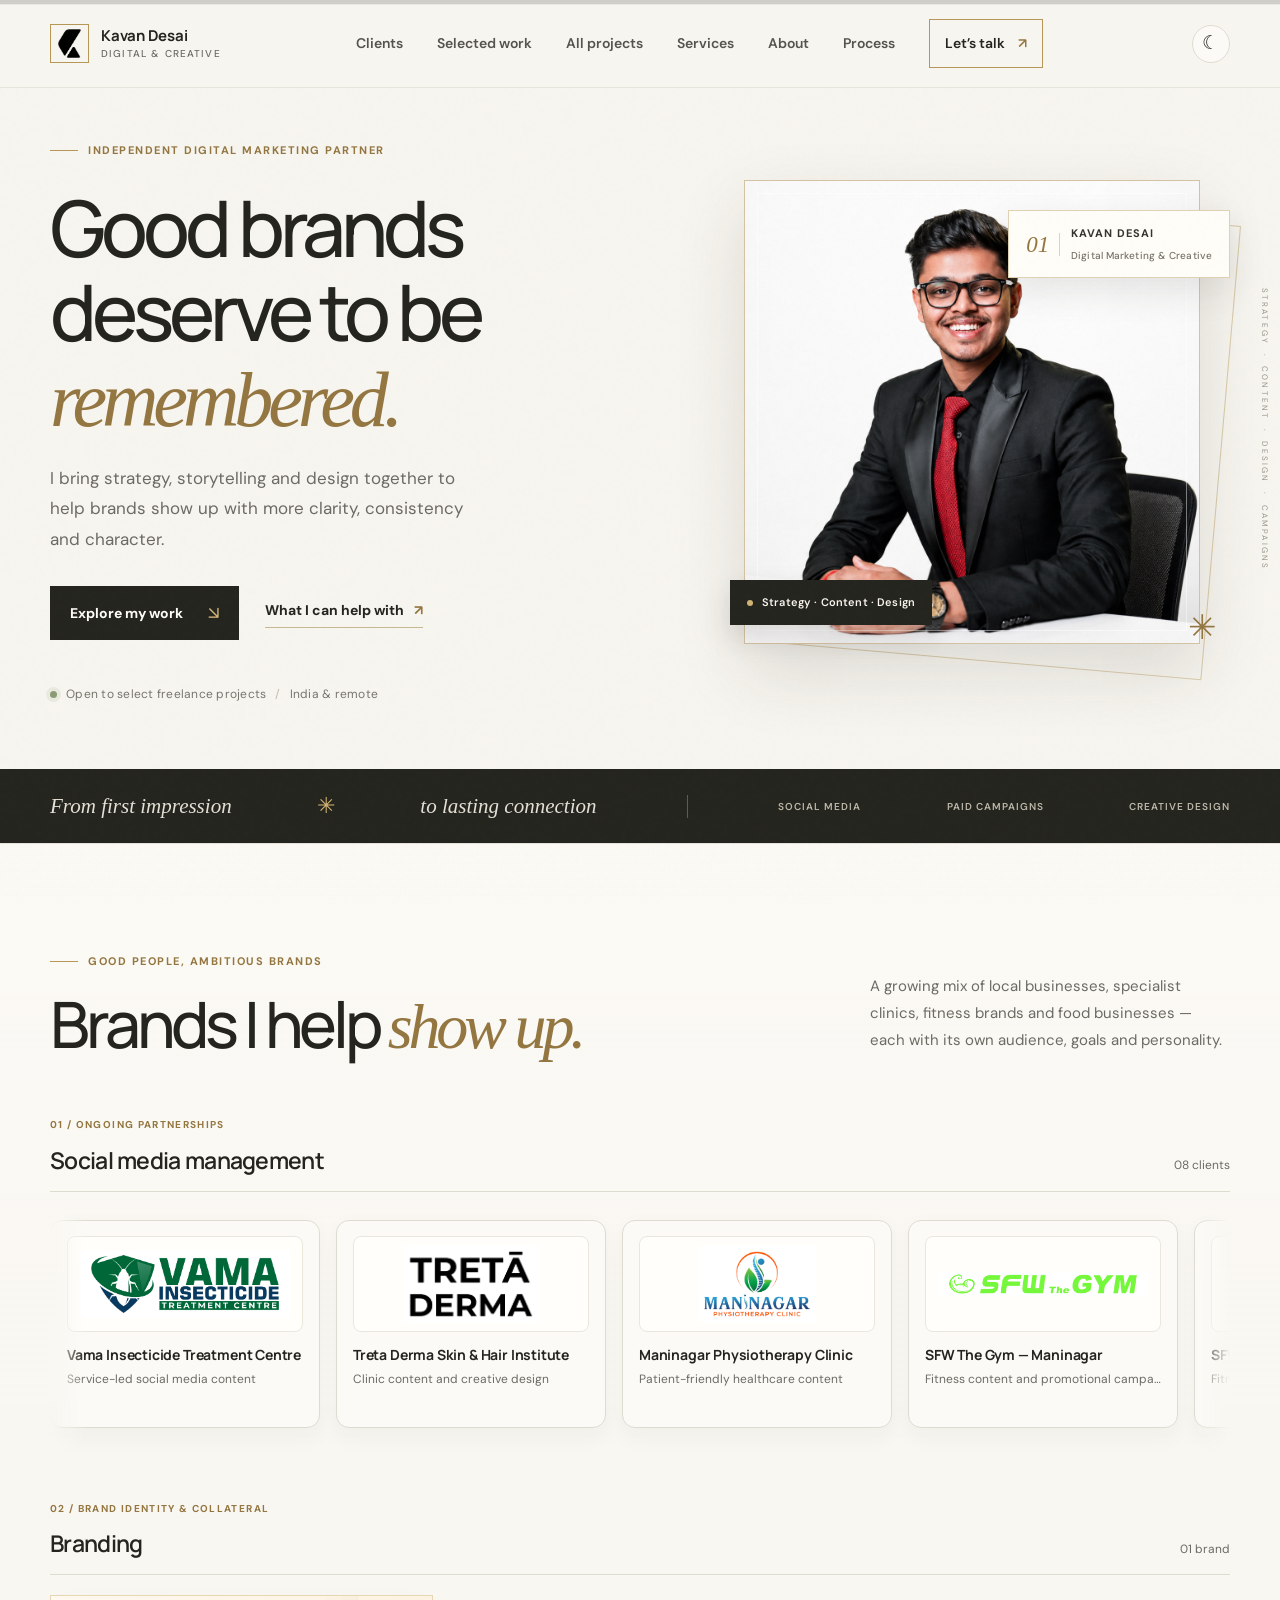
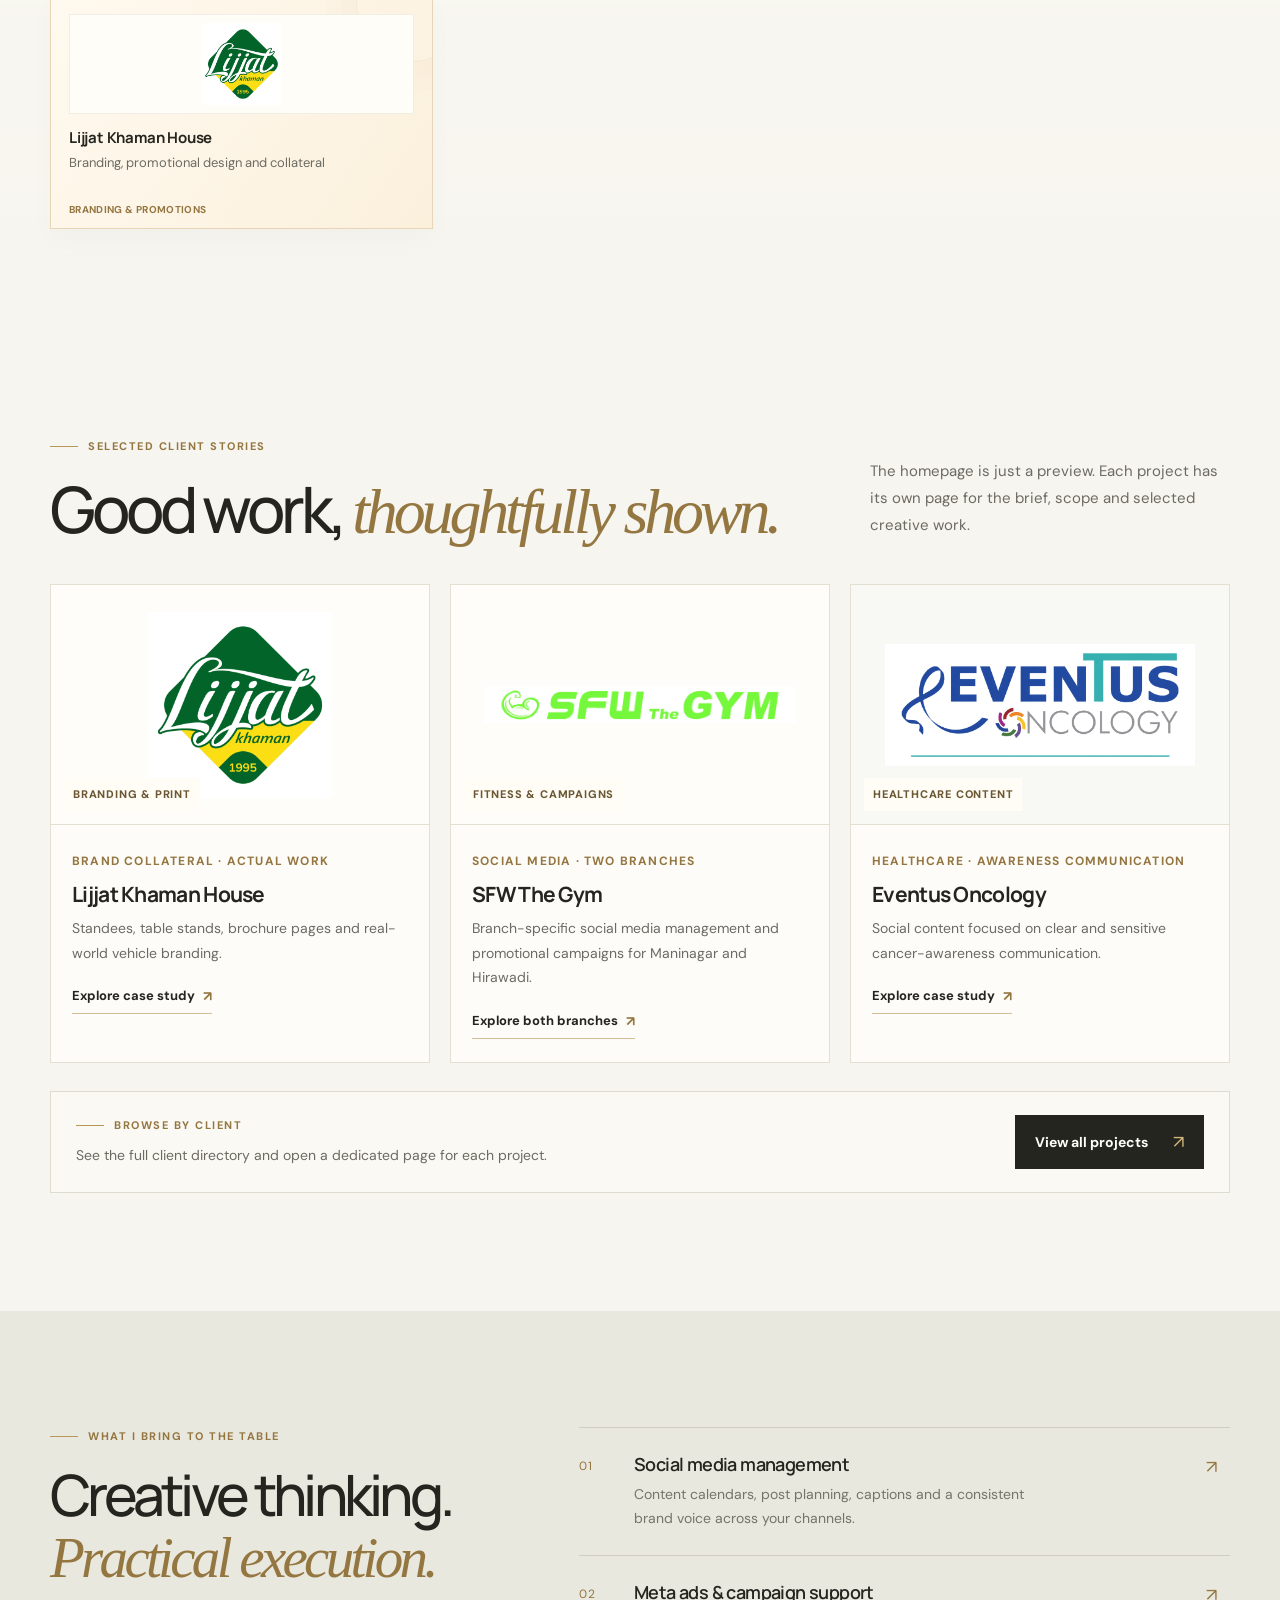
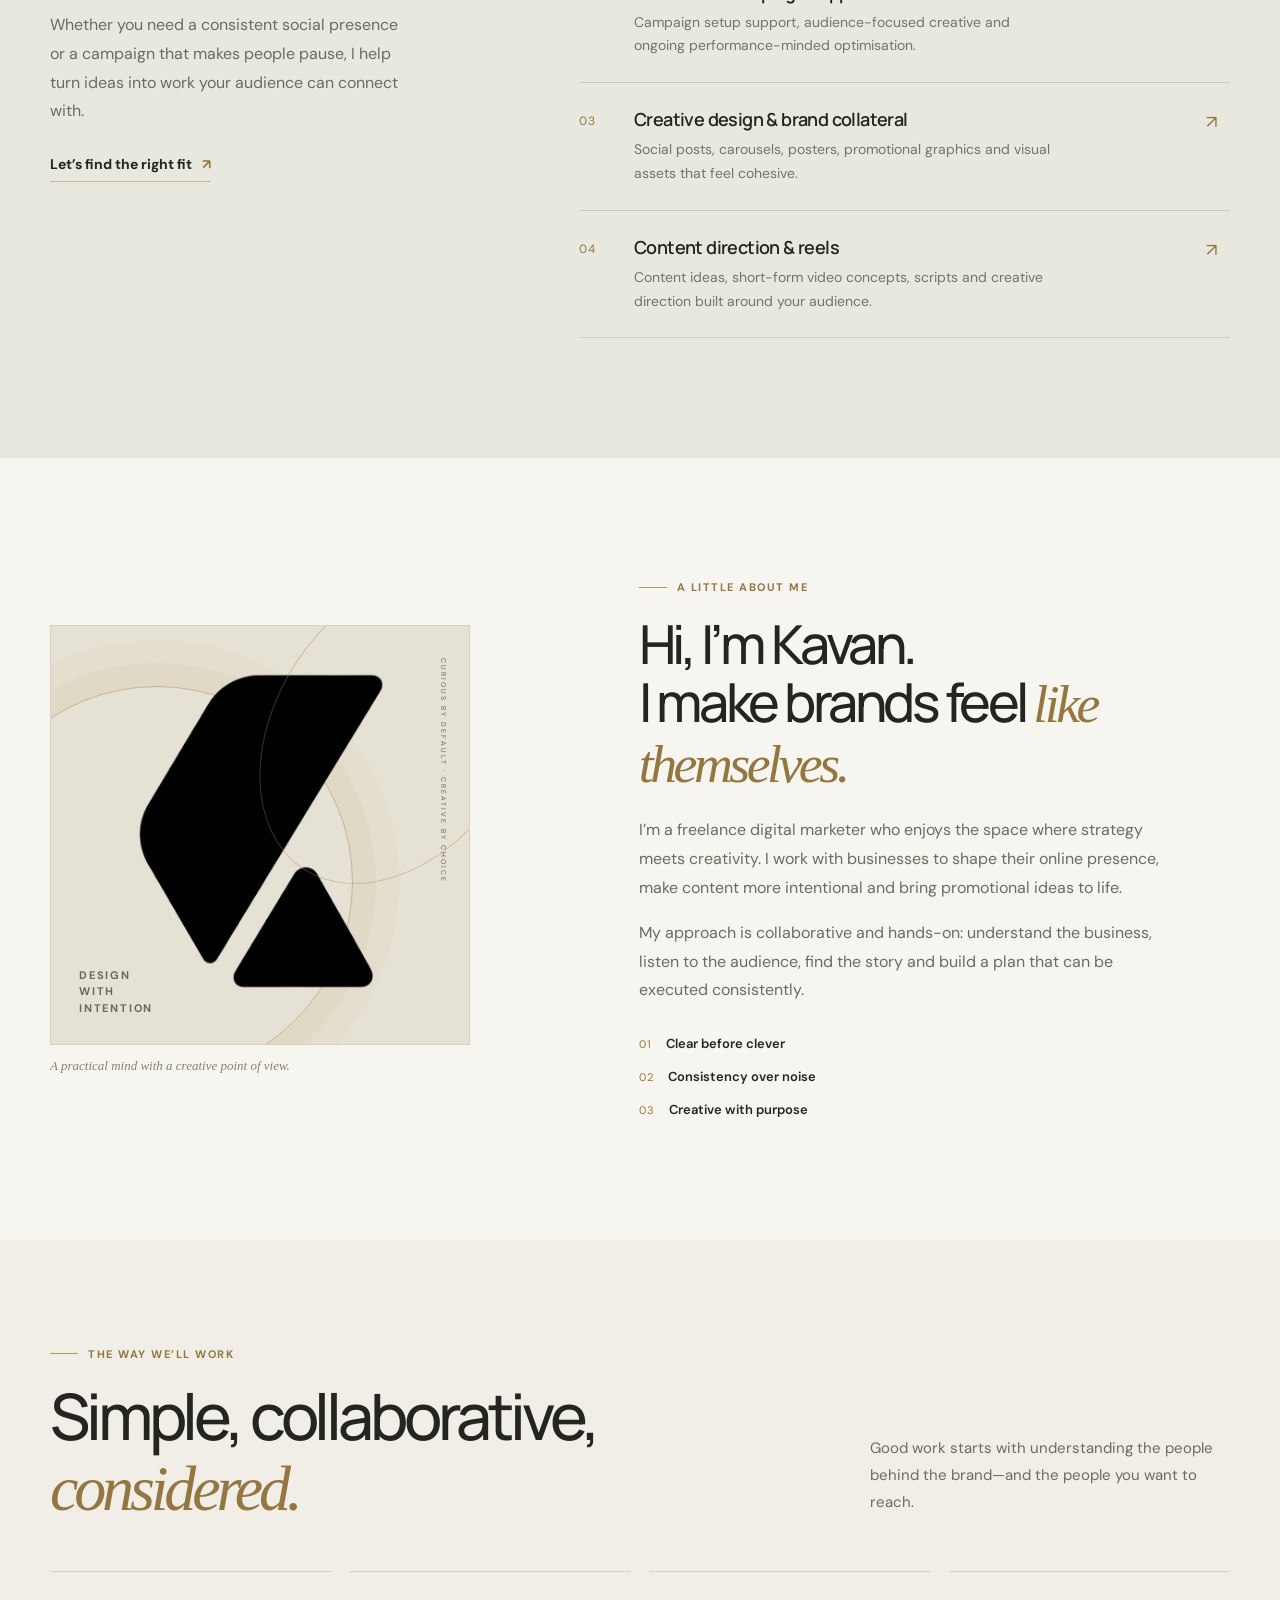
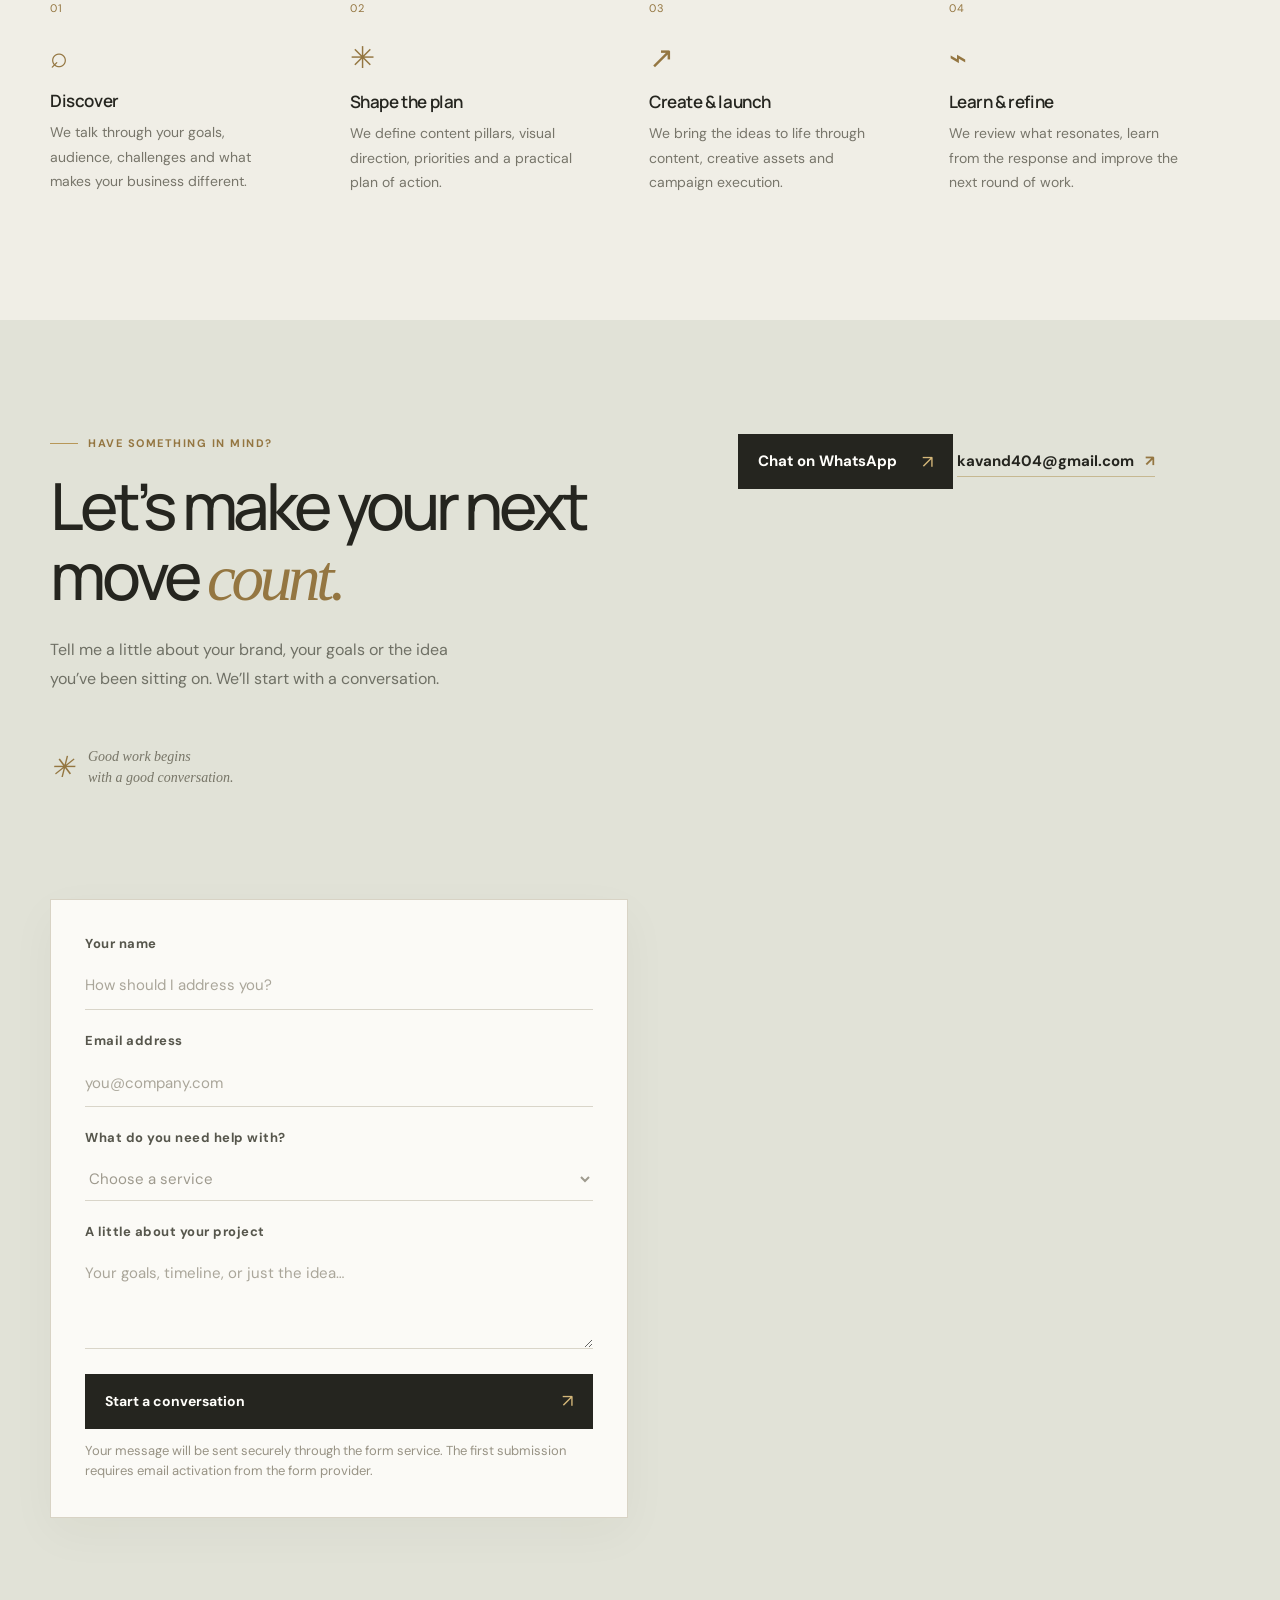
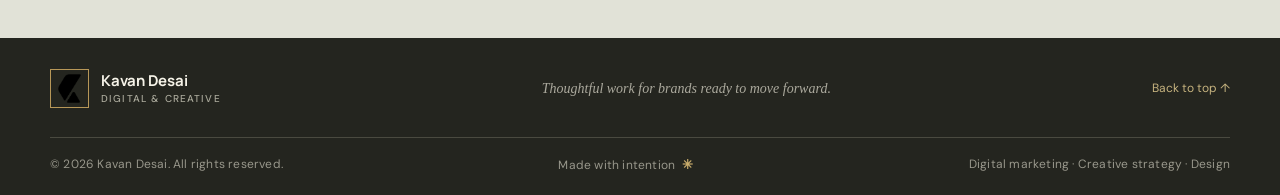
==== commit 305f98be: "Add files via upload" ====
--- a/index.html
+++ b/index.html
@@ -9,7 +9,7 @@
   <link rel="preconnect" href="https://fonts.googleapis.com">
   <link rel="preconnect" href="https://fonts.gstatic.com" crossorigin>
   <link href="https://fonts.googleapis.com/css2?family=DM+Sans:wght@400;500;600;700&family=Manrope:wght@400;500;600;700;800&display=swap" rel="stylesheet">
-  <link rel="stylesheet" href="styles.css?v=geometric-logo-fix" />
+  <link rel="stylesheet" href="styles.css?v=ios-text-icons-20261015" />
   <script>
     try { if (localStorage.getItem('kavan-portfolio-theme') === 'dark') document.documentElement.setAttribute('data-theme', 'dark'); } catch (_) {}
   </script>
@@ -33,9 +33,9 @@
         <a href="#services">Services</a>
         <a href="#about">About</a>
         <a href="#process">Process</a>
-        <a class="nav-cta" href="#contact">Let’s talk <span>↗</span></a>
+        <a class="nav-cta" href="#contact">Let’s talk <span>↗︎</span></a>
       </nav>
-      <button class="theme-toggle" type="button" aria-label="Switch to dark theme" aria-pressed="false" title="Switch to dark theme"><span class="theme-toggle-icon" aria-hidden="true">☾</span></button>
+      <button class="theme-toggle" type="button" aria-label="Switch to dark theme" aria-pressed="false" title="Switch to dark theme"><span class="theme-toggle-icon" aria-hidden="true">☾︎</span></button>
     </div>
   </header>
 
@@ -46,8 +46,8 @@
         <h1>Good brands deserve to be <em>remembered.</em></h1>
         <p class="hero-intro">I bring strategy, storytelling and design together to help brands show up with more clarity, consistency and character.</p>
         <div class="hero-actions">
-          <a class="button button-dark" href="#work">Explore my work <span>↘</span></a>
-          <a class="text-link" href="#services">What I can help with <span>↗</span></a>
+          <a class="button button-dark" href="#work">Explore my work <span>↘︎</span></a>
+          <a class="text-link" href="#services">What I can help with <span>↗︎</span></a>
         </div>
         <div class="hero-note"><span class="availability-dot"></span> Open to select freelance projects <span class="note-divider">/</span> India & remote</div>
       </div>
@@ -57,13 +57,13 @@
         </div>
         <div class="portrait-label portrait-label-top"><span class="portrait-index">01</span><span class="portrait-label-copy">KAVAN DESAI<small>Digital Marketing &amp; Creative</small></span></div>
         <div class="portrait-note"><span class="portrait-dot"></span> Strategy · Content · Design</div>
-        <div class="portrait-spark" aria-hidden="true">✳</div>
+        <div class="portrait-spark" aria-hidden="true">✳︎</div>
       </div>
       <div class="hero-side-note">STRATEGY&nbsp; · &nbsp;CONTENT&nbsp; · &nbsp;DESIGN&nbsp; · &nbsp;CAMPAIGNS</div>
     </section>
 
     <section class="trust-strip" aria-label="Areas of work">
-      <div class="trust-inner"><span>From first impression</span><span class="trust-star">✳</span><span>to lasting connection</span><span class="trust-separator"></span><span class="trust-small">SOCIAL MEDIA</span><span class="trust-small">PAID CAMPAIGNS</span><span class="trust-small">CREATIVE DESIGN</span></div>
+      <div class="trust-inner"><span>From first impression</span><span class="trust-star">✳︎</span><span>to lasting connection</span><span class="trust-separator"></span><span class="trust-small">SOCIAL MEDIA</span><span class="trust-small">PAID CAMPAIGNS</span><span class="trust-small">CREATIVE DESIGN</span></div>
     </section>
 
 
@@ -190,18 +190,18 @@
             <img src="assets/lijjat-khaman-house.png" alt="Lijjat Khaman House logo" loading="lazy">
             <span class="featured-cover-tag">BRANDING & PRINT</span>
           </a>
-          <div class="featured-project-copy"><span class="project-type">Brand collateral · Actual work</span><h3>Lijjat Khaman House</h3><p>Standees, table stands, brochure pages and real-world vehicle branding.</p><a class="project-card-link" href="projects/lijjat-khaman-house.html">Explore case study <span>↗</span></a></div>
+          <div class="featured-project-copy"><span class="project-type">Brand collateral · Actual work</span><h3>Lijjat Khaman House</h3><p>Standees, table stands, brochure pages and real-world vehicle branding.</p><a class="project-card-link" href="projects/lijjat-khaman-house.html">Explore case study <span>↗︎</span></a></div>
         </article>
         <article class="featured-project reveal reveal-delay">
           <a class="featured-project-cover featured-cover-logo" href="work.html" aria-label="Explore both SFW The Gym branch projects"><img src="assets/sfw-the-gym-logo.png" alt="SFW The Gym logo" loading="lazy"><span class="featured-cover-tag">FITNESS & CAMPAIGNS</span></a>
-          <div class="featured-project-copy"><span class="project-type">Social media · Two branches</span><h3>SFW The Gym</h3><p>Branch-specific social media management and promotional campaigns for Maninagar and Hirawadi.</p><a class="project-card-link" href="work.html">Explore both branches <span>↗</span></a></div>
+          <div class="featured-project-copy"><span class="project-type">Social media · Two branches</span><h3>SFW The Gym</h3><p>Branch-specific social media management and promotional campaigns for Maninagar and Hirawadi.</p><a class="project-card-link" href="work.html">Explore both branches <span>↗︎</span></a></div>
         </article>
         <article class="featured-project reveal reveal-delay-2">
           <a class="featured-project-cover featured-cover-logo featured-cover-eventus" href="projects/eventus-oncology.html" aria-label="Explore Eventus Oncology case study"><img src="assets/eventus-oncology.png" alt="Eventus Oncology logo" loading="lazy"><span class="featured-cover-tag">HEALTHCARE CONTENT</span></a>
-          <div class="featured-project-copy"><span class="project-type">Healthcare · Awareness communication</span><h3>Eventus Oncology</h3><p>Social content focused on clear and sensitive cancer-awareness communication.</p><a class="project-card-link" href="projects/eventus-oncology.html">Explore case study <span>↗</span></a></div>
-        </article>
-      </div>
-      <div class="all-projects-cta reveal"><div><span class="eyebrow"><span class="eyebrow-line"></span> Browse by client</span><p>See the full client directory and open a dedicated page for each project.</p></div><a class="button button-dark" href="work.html">View all projects <span>↗</span></a></div>
+          <div class="featured-project-copy"><span class="project-type">Healthcare · Awareness communication</span><h3>Eventus Oncology</h3><p>Social content focused on clear and sensitive cancer-awareness communication.</p><a class="project-card-link" href="projects/eventus-oncology.html">Explore case study <span>↗︎</span></a></div>
+        </article>
+      </div>
+      <div class="all-projects-cta reveal"><div><span class="eyebrow"><span class="eyebrow-line"></span> Browse by client</span><p>See the full client directory and open a dedicated page for each project.</p></div><a class="button button-dark" href="work.html">View all projects <span>↗︎</span></a></div>
     </section>
 
     <section class="services-section" id="services">
@@ -210,13 +210,13 @@
           <div class="eyebrow"><span class="eyebrow-line"></span> What I bring to the table</div>
           <h2>Creative thinking.<br><em>Practical execution.</em></h2>
           <p>Whether you need a consistent social presence or a campaign that makes people pause, I help turn ideas into work your audience can connect with.</p>
-          <a class="text-link dark-link" href="#contact">Let’s find the right fit <span>↗</span></a>
+          <a class="text-link dark-link" href="#contact">Let’s find the right fit <span>↗︎</span></a>
         </div>
         <div class="service-list reveal reveal-delay">
-          <article class="service-row"><span class="service-number">01</span><div><h3>Social media management</h3><p>Content calendars, post planning, captions and a consistent brand voice across your channels.</p></div><span class="service-symbol">↗</span></article>
-          <article class="service-row"><span class="service-number">02</span><div><h3>Meta ads & campaign support</h3><p>Campaign setup support, audience-focused creative and ongoing performance-minded optimisation.</p></div><span class="service-symbol">↗</span></article>
-          <article class="service-row"><span class="service-number">03</span><div><h3>Creative design & brand collateral</h3><p>Social posts, carousels, posters, promotional graphics and visual assets that feel cohesive.</p></div><span class="service-symbol">↗</span></article>
-          <article class="service-row"><span class="service-number">04</span><div><h3>Content direction & reels</h3><p>Content ideas, short-form video concepts, scripts and creative direction built around your audience.</p></div><span class="service-symbol">↗</span></article>
+          <article class="service-row"><span class="service-number">01</span><div><h3>Social media management</h3><p>Content calendars, post planning, captions and a consistent brand voice across your channels.</p></div><span class="service-symbol">↗︎</span></article>
+          <article class="service-row"><span class="service-number">02</span><div><h3>Meta ads & campaign support</h3><p>Campaign setup support, audience-focused creative and ongoing performance-minded optimisation.</p></div><span class="service-symbol">↗︎</span></article>
+          <article class="service-row"><span class="service-number">03</span><div><h3>Creative design & brand collateral</h3><p>Social posts, carousels, posters, promotional graphics and visual assets that feel cohesive.</p></div><span class="service-symbol">↗︎</span></article>
+          <article class="service-row"><span class="service-number">04</span><div><h3>Content direction & reels</h3><p>Content ideas, short-form video concepts, scripts and creative direction built around your audience.</p></div><span class="service-symbol">↗︎</span></article>
         </div>
       </div>
     </section>
@@ -244,8 +244,8 @@
         <div class="section-heading process-heading reveal"><div><div class="eyebrow"><span class="eyebrow-line"></span> The way we’ll work</div><h2>Simple, collaborative, <em>considered.</em></h2></div><p>Good work starts with understanding the people behind the brand—and the people you want to reach.</p></div>
         <div class="process-grid">
           <article class="process-step reveal"><span class="process-count">01</span><div class="process-icon">⌕</div><h3>Discover</h3><p>We talk through your goals, audience, challenges and what makes your business different.</p></article>
-          <article class="process-step reveal reveal-delay"><span class="process-count">02</span><div class="process-icon">✳</div><h3>Shape the plan</h3><p>We define content pillars, visual direction, priorities and a practical plan of action.</p></article>
-          <article class="process-step reveal reveal-delay-2"><span class="process-count">03</span><div class="process-icon">↗</div><h3>Create & launch</h3><p>We bring the ideas to life through content, creative assets and campaign execution.</p></article>
+          <article class="process-step reveal reveal-delay"><span class="process-count">02</span><div class="process-icon">✳︎</div><h3>Shape the plan</h3><p>We define content pillars, visual direction, priorities and a practical plan of action.</p></article>
+          <article class="process-step reveal reveal-delay-2"><span class="process-count">03</span><div class="process-icon">↗︎</div><h3>Create & launch</h3><p>We bring the ideas to life through content, creative assets and campaign execution.</p></article>
           <article class="process-step reveal reveal-delay-3"><span class="process-count">04</span><div class="process-icon">⌁</div><h3>Learn & refine</h3><p>We review what resonates, learn from the response and improve the next round of work.</p></article>
         </div>
       </div>
@@ -253,10 +253,10 @@
 
     <section class="contact-section" id="contact">
       <div class="section-shell contact-wrap">
-        <div class="contact-copy reveal"><div class="eyebrow"><span class="eyebrow-line"></span> Have something in mind?</div><h2>Let’s make your next move <em>count.</em></h2><p>Tell me a little about your brand, your goals or the idea you’ve been sitting on. We’ll start with a conversation.</p><div class="contact-signoff"><span class="signoff-star">✳</span><span>Good work begins<br>with a good conversation.</span></div></div>
+        <div class="contact-copy reveal"><div class="eyebrow"><span class="eyebrow-line"></span> Have something in mind?</div><h2>Let’s make your next move <em>count.</em></h2><p>Tell me a little about your brand, your goals or the idea you’ve been sitting on. We’ll start with a conversation.</p><div class="contact-signoff"><span class="signoff-star">✳︎</span><span>Good work begins<br>with a good conversation.</span></div></div>
         <div class="contact-methods" aria-label="Direct contact options">
-          <a class="button button-dark" href="https://wa.me/918401073688?text=Hi%20Kavan%2C%20I%20found%20your%20portfolio%20and%20would%20like%20to%20discuss%20a%20project.">Chat on WhatsApp <span>↗</span></a>
-          <a class="text-link" href="mailto:kavand404@gmail.com">kavand404@gmail.com <span>↗</span></a>
+          <a class="button button-dark" href="https://wa.me/918401073688?text=Hi%20Kavan%2C%20I%20found%20your%20portfolio%20and%20would%20like%20to%20discuss%20a%20project.">Chat on WhatsApp <span>↗︎</span></a>
+          <a class="text-link" href="mailto:kavand404@gmail.com">kavand404@gmail.com <span>↗︎</span></a>
         </div>
         <form class="contact-form reveal reveal-delay" id="contact-form" action="https://formsubmit.co/kavand404@gmail.com" method="POST">
           <input type="hidden" name="_subject" value="New portfolio inquiry — Kavan Desai" />
@@ -266,7 +266,7 @@
           <div class="form-row"><label for="email">Email address</label><input id="email" name="email" type="email" autocomplete="email" placeholder="you@company.com" required /></div>
           <div class="form-row"><label for="service">What do you need help with?</label><select id="service" name="service" required><option value="" disabled selected>Choose a service</option><option>Social media management</option><option>Meta ads & campaigns</option><option>Creative design & branding</option><option>Content direction & reels</option><option>A bit of everything</option></select></div>
           <div class="form-row"><label for="message">A little about your project</label><textarea id="message" name="message" rows="3" placeholder="Your goals, timeline, or just the idea…" required></textarea></div>
-          <button class="button button-dark form-submit" type="submit">Start a conversation <span>↗</span></button>
+          <button class="button button-dark form-submit" type="submit">Start a conversation <span>↗︎</span></button>
           <p class="form-hint">Your message will be sent securely through the form service. The first submission requires email activation from the form provider.</p>
           <p class="form-status" id="form-status" aria-live="polite"></p>
         </form>
@@ -275,9 +275,9 @@
   </main>
 
   <footer class="site-footer">
-    <div class="section-shell footer-top"><a class="brand footer-brand" href="#top"><span class="brand-mark" aria-hidden="true"><img class="brand-symbol" src="assets/kavan-geometric-mark.png" alt=""></span><span class="brand-name">Kavan Desai<small>Digital & Creative</small></span></a><p>Thoughtful work for brands ready to move forward.</p><a class="back-top" href="#top">Back to top ↑</a></div>
-    <div class="section-shell footer-bottom"><span>© <span id="year"></span> Kavan Desai. All rights reserved.</span><span>Made with intention <b>✳</b></span><span class="footer-location">Digital marketing · Creative strategy · Design</span></div>
+    <div class="section-shell footer-top"><a class="brand footer-brand" href="#top"><span class="brand-mark" aria-hidden="true"><img class="brand-symbol" src="assets/kavan-geometric-mark.png" alt=""></span><span class="brand-name">Kavan Desai<small>Digital & Creative</small></span></a><p>Thoughtful work for brands ready to move forward.</p><a class="back-top" href="#top">Back to top ↑︎</a></div>
+    <div class="section-shell footer-bottom"><span>© <span id="year"></span> Kavan Desai. All rights reserved.</span><span>Made with intention <b>✳︎</b></span><span class="footer-location">Digital marketing · Creative strategy · Design</span></div>
   </footer>
-  <script src="script.js"></script>
+  <script src="script.js?v=ios-text-icons-20261015"></script>
 </body>
 </html>
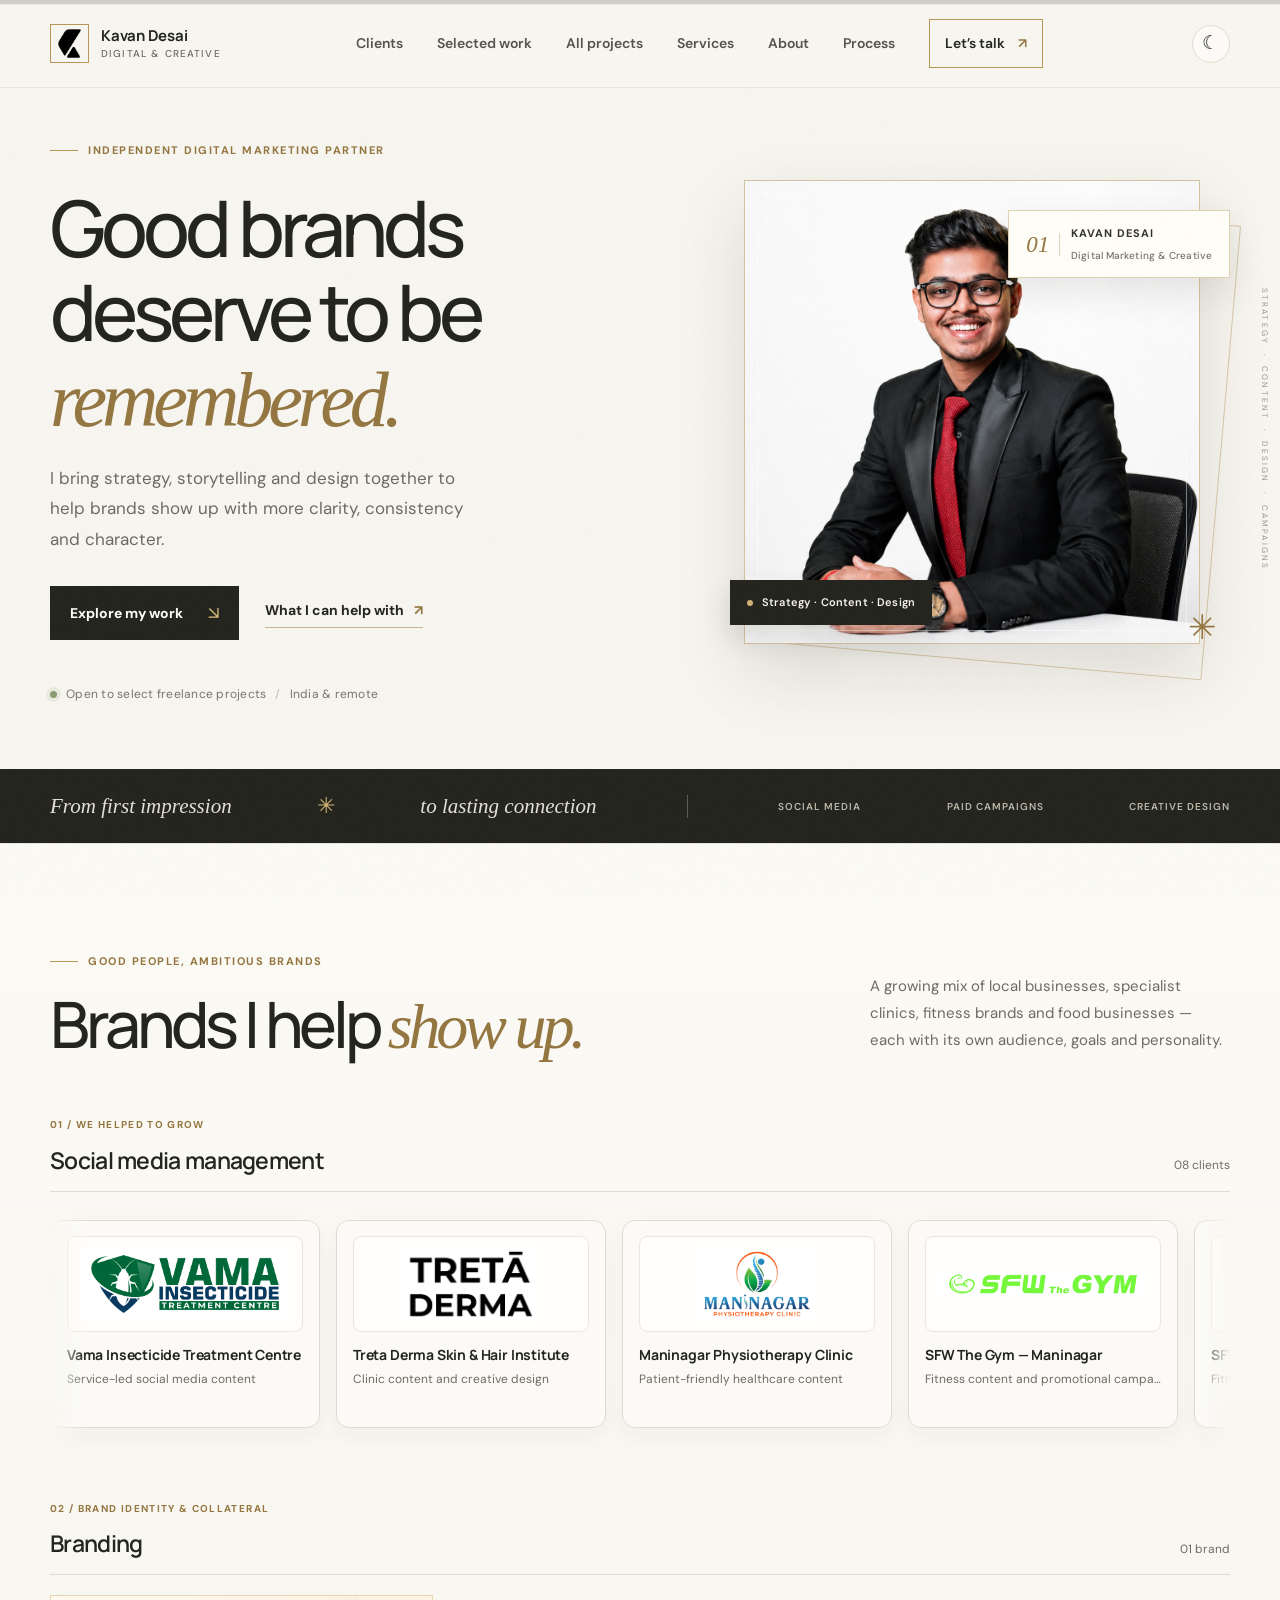
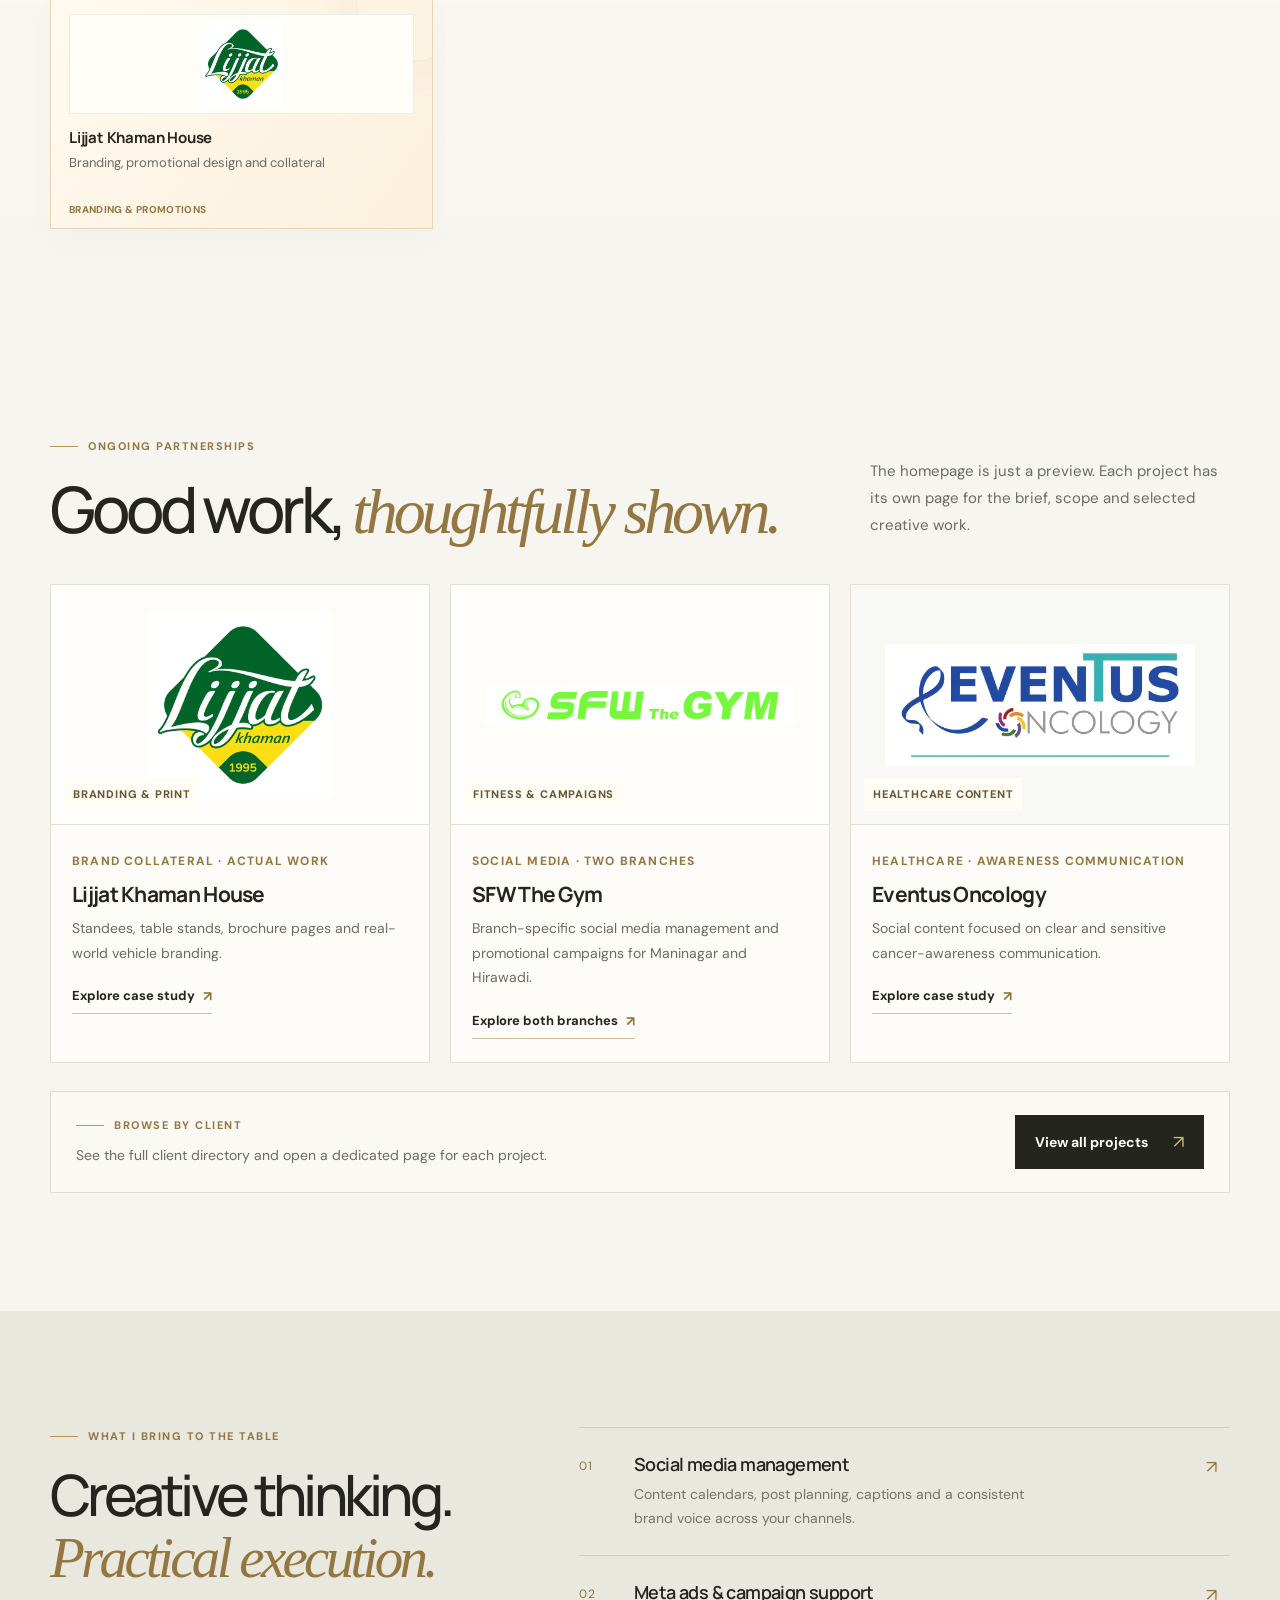
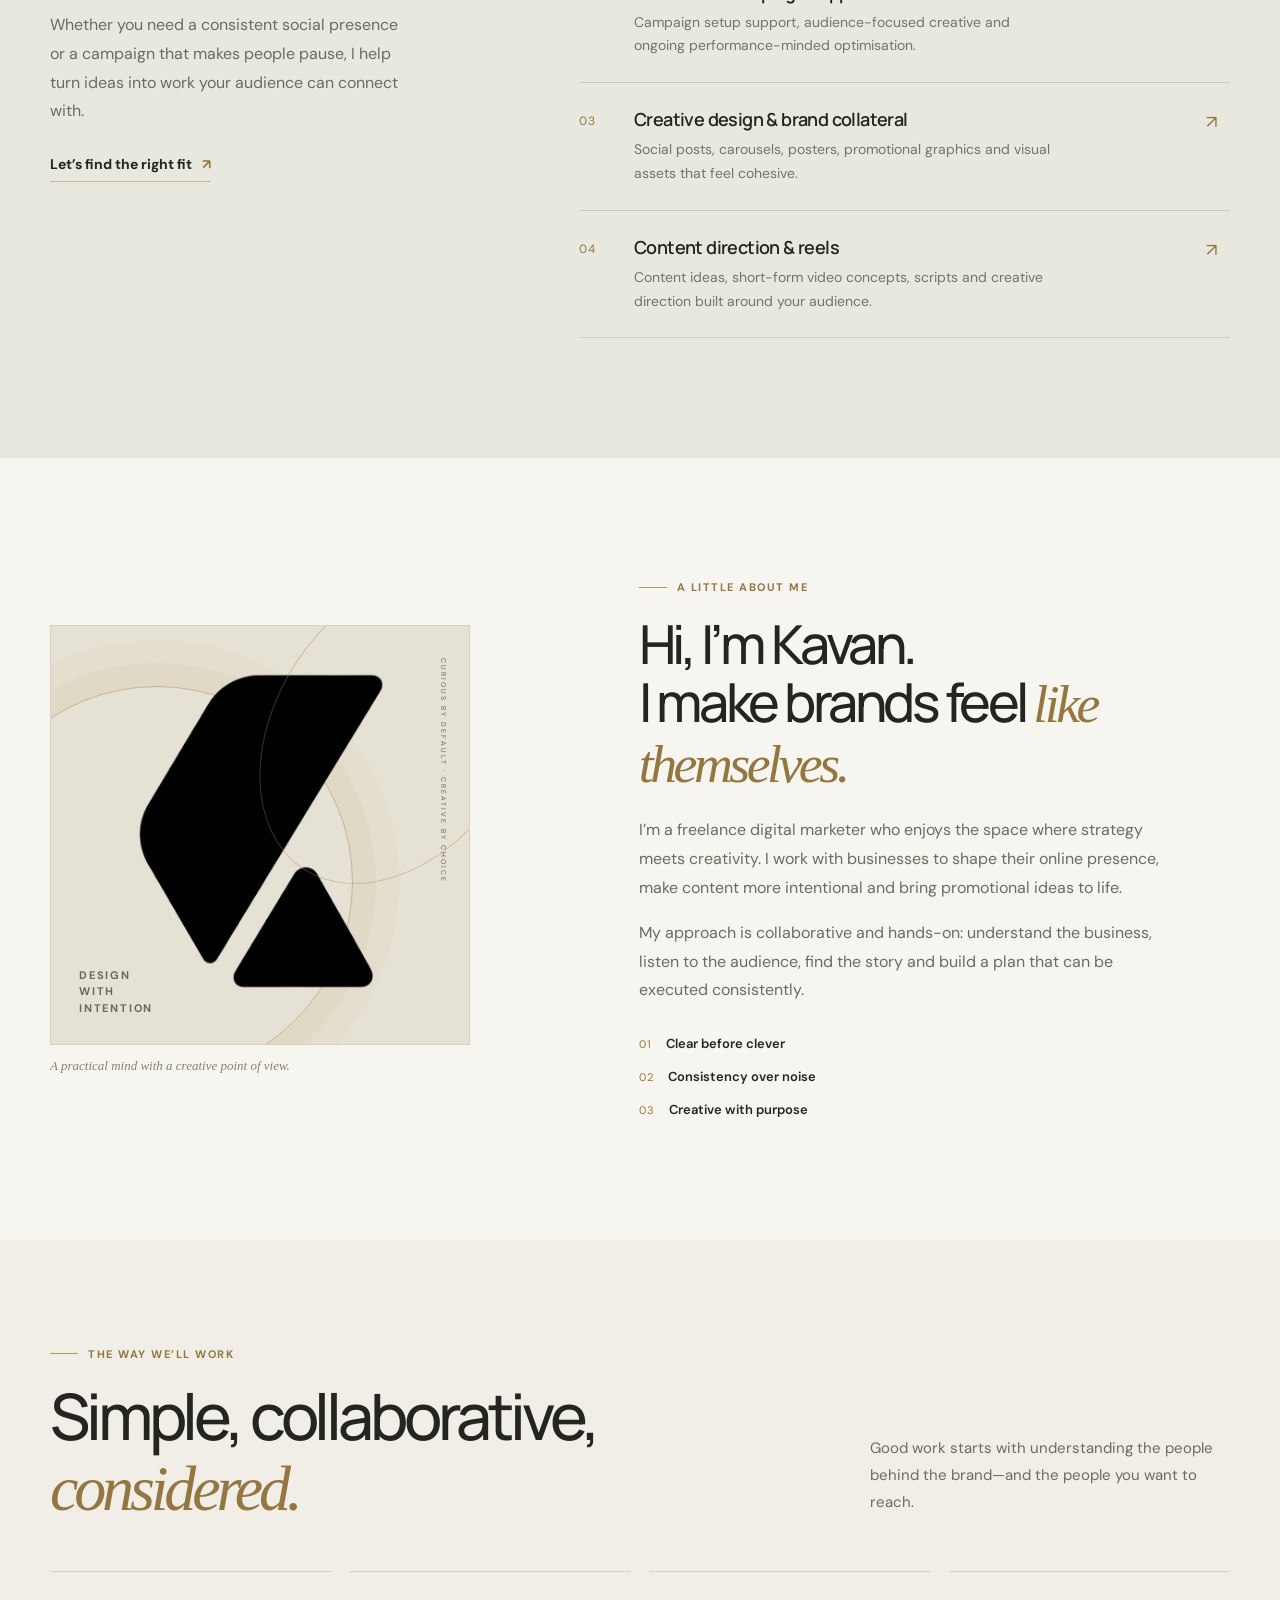
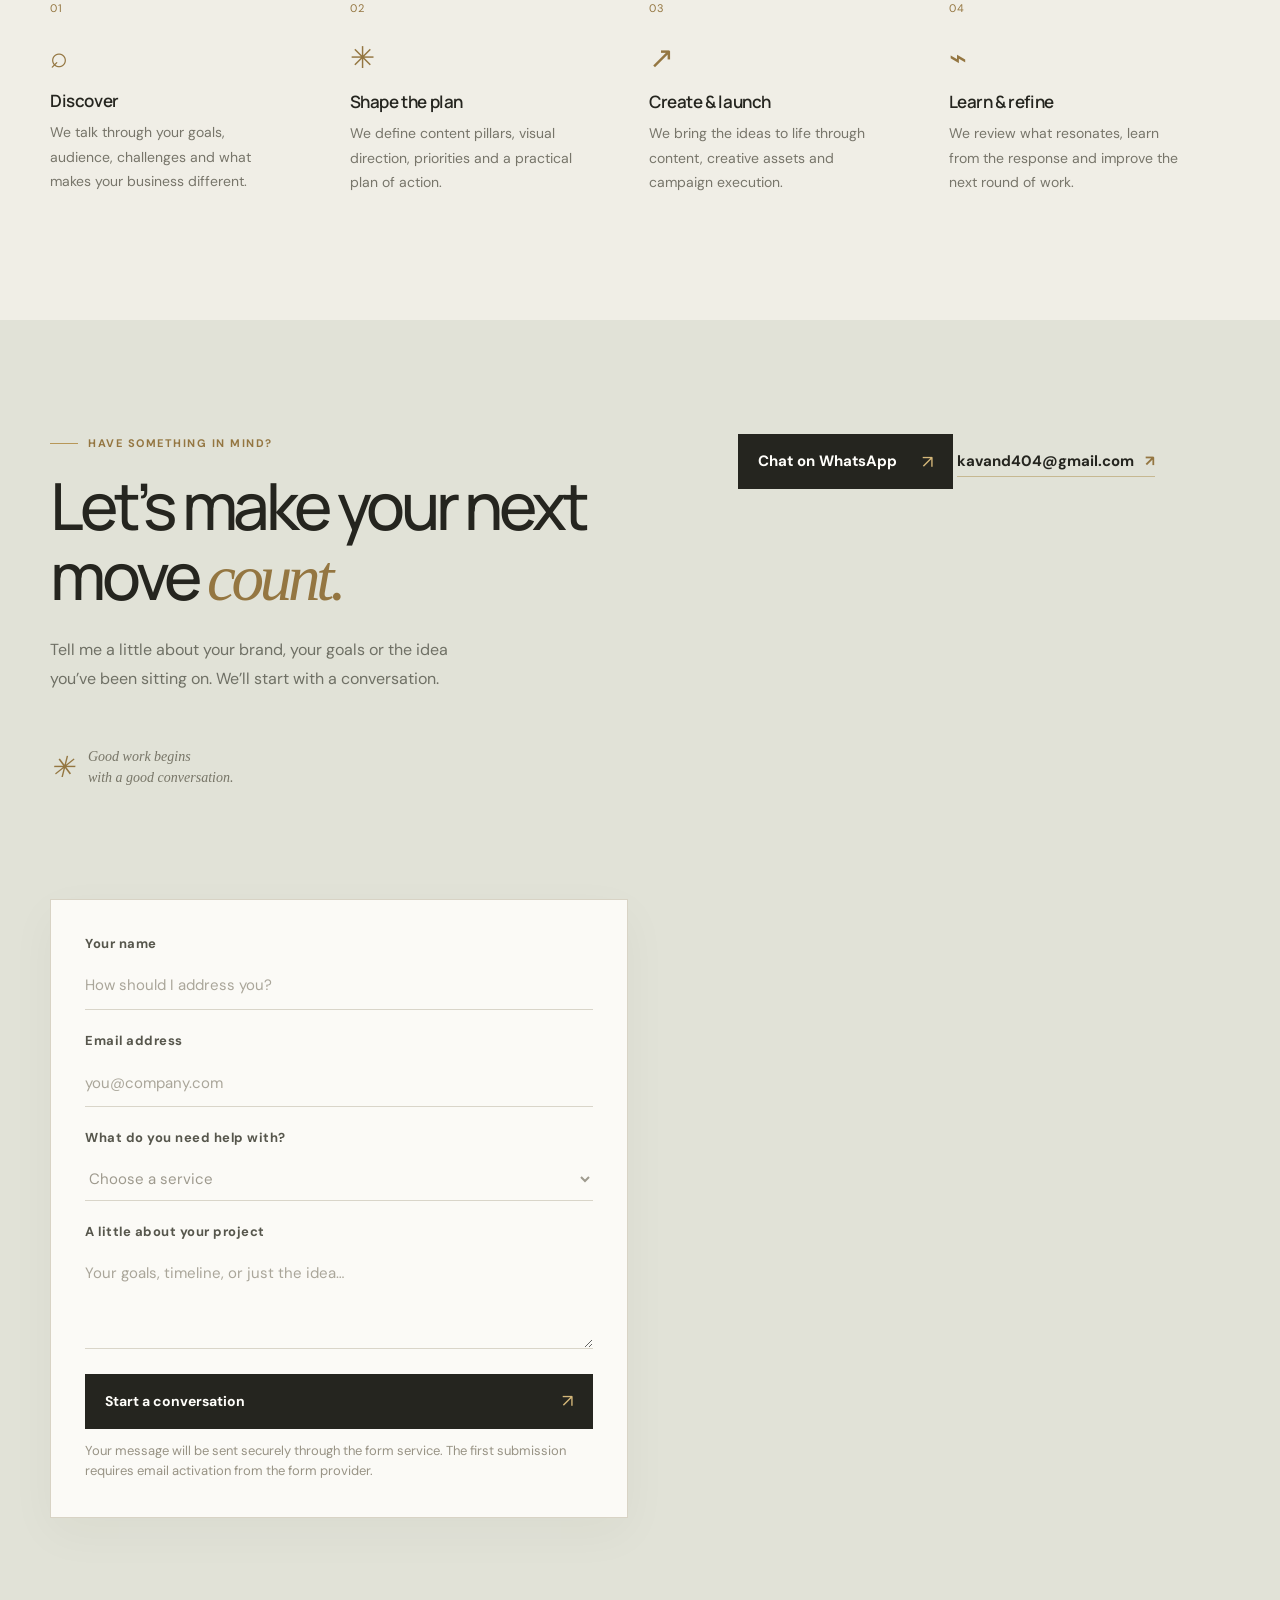
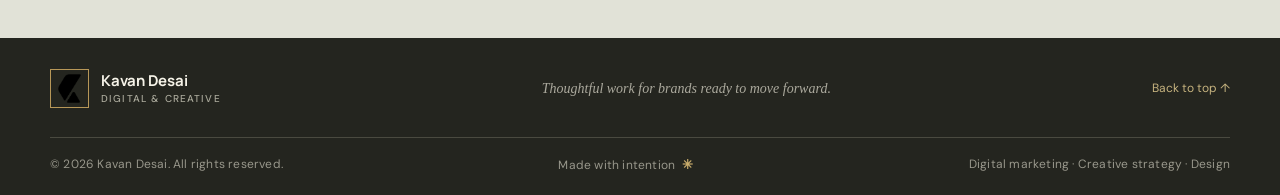
==== commit 3b16eab8: "Update client partnership descriptions in index.html" ====
--- a/index.html
+++ b/index.html
@@ -74,7 +74,7 @@
       </div>
 
       <div class="client-group-head reveal">
-        <div><span class="client-group-kicker">01 / ONGOING PARTNERSHIPS</span><h3>Social media management</h3></div>
+        <div><span class="client-group-kicker">01 / WE HELPED TO GROW</span><h3>Social media management</h3></div>
         <span class="client-count">08 clients</span>
       </div>
       <div class="social-client-marquee" role="region" aria-label="Social media management clients">
@@ -181,7 +181,7 @@
 
     <section class="section section-shell work-section" id="work">
       <div class="section-heading reveal">
-        <div><div class="eyebrow"><span class="eyebrow-line"></span> Selected client stories</div><h2>Good work, <em>thoughtfully shown.</em></h2></div>
+        <div><div class="eyebrow"><span class="eyebrow-line"></span> ONGOING PARTNERSHIPS </div><h2>Good work, <em>thoughtfully shown.</em></h2></div>
         <p>The homepage is just a preview. Each project has its own page for the brief, scope and selected creative work.</p>
       </div>
       <div class="featured-project-grid">
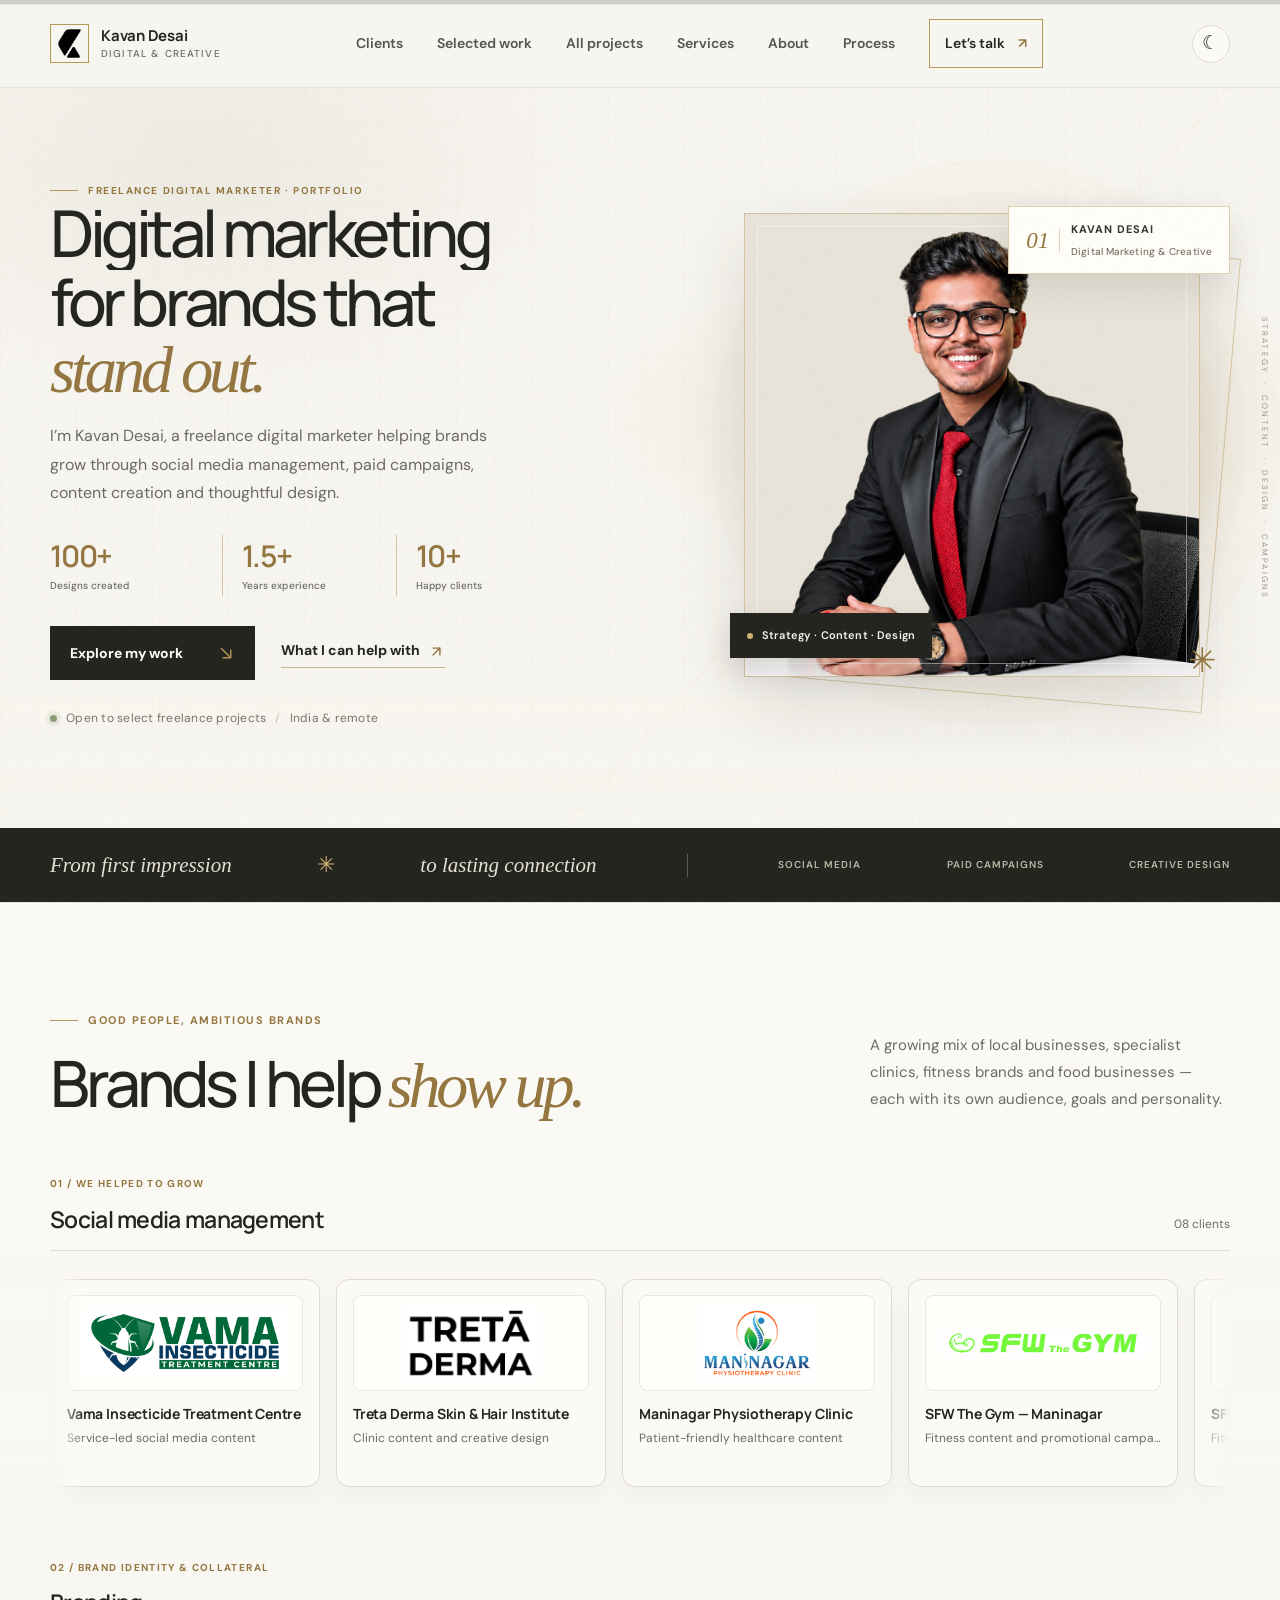
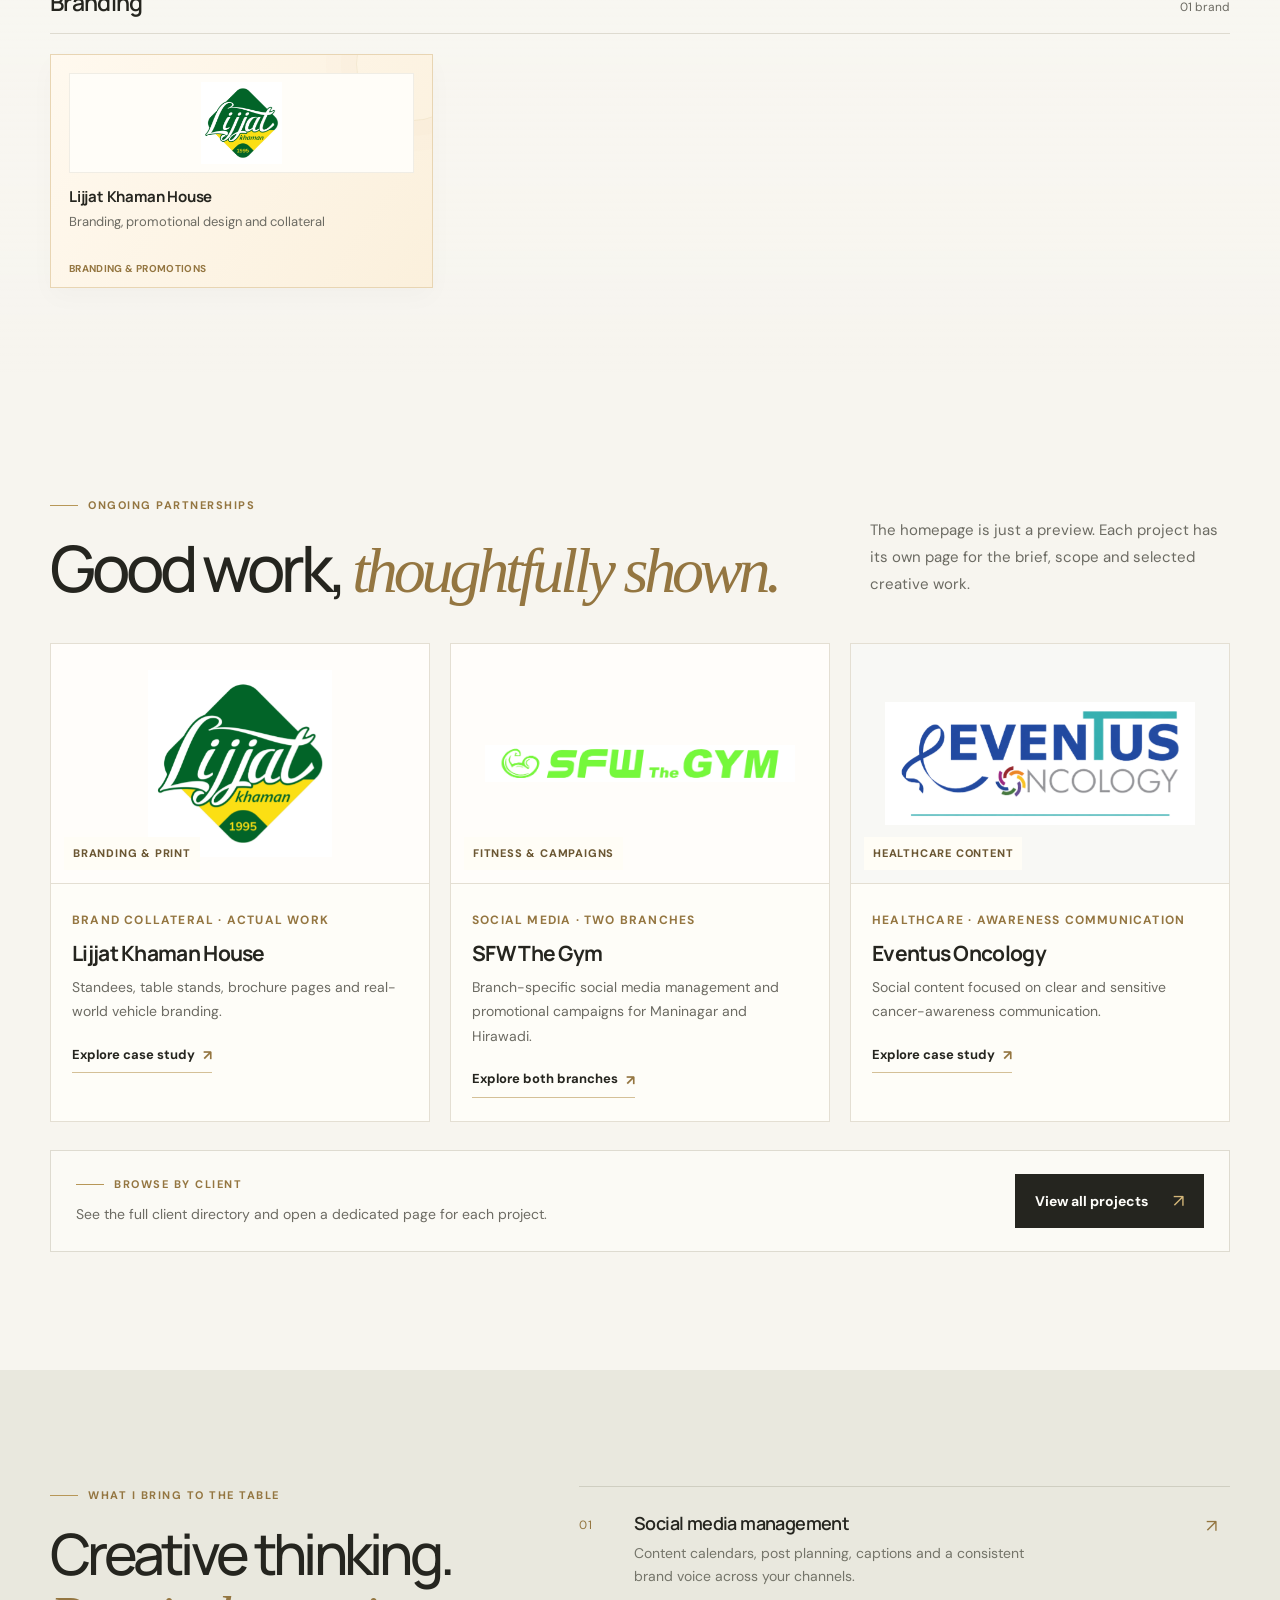
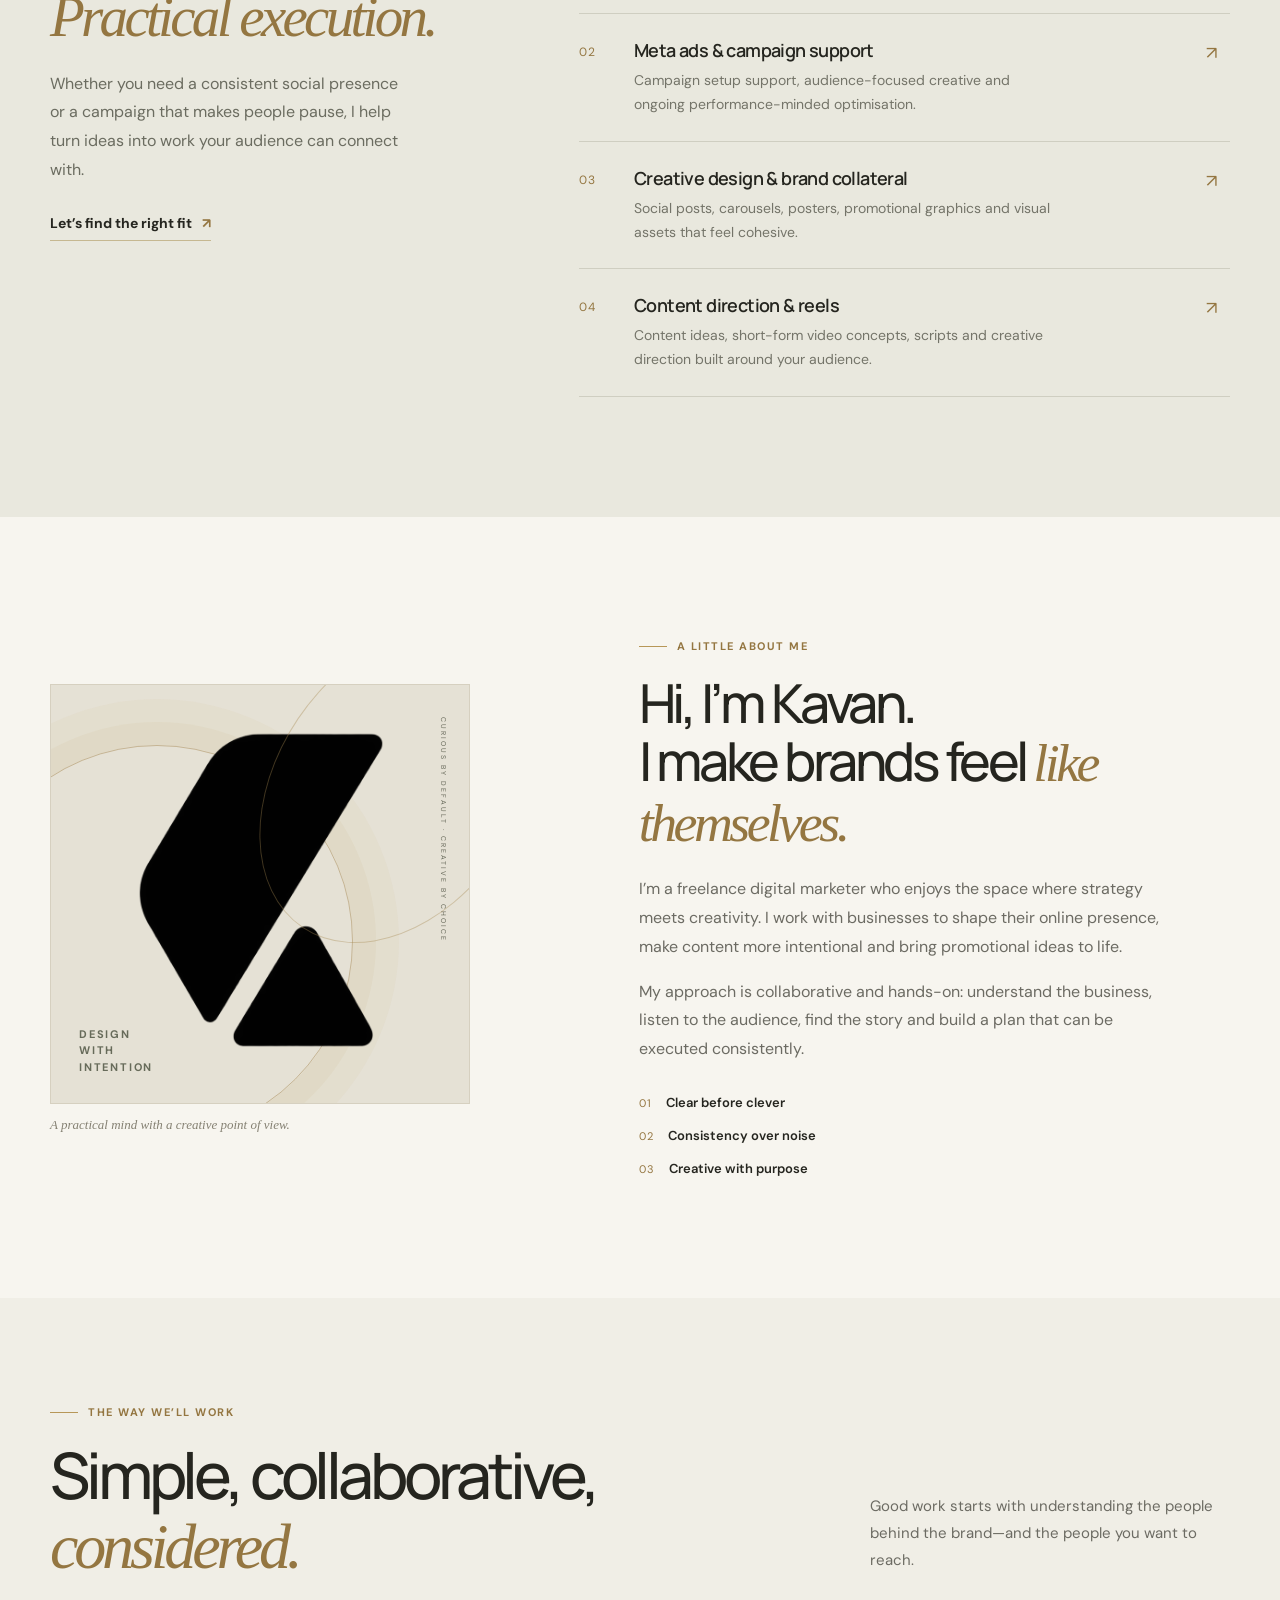
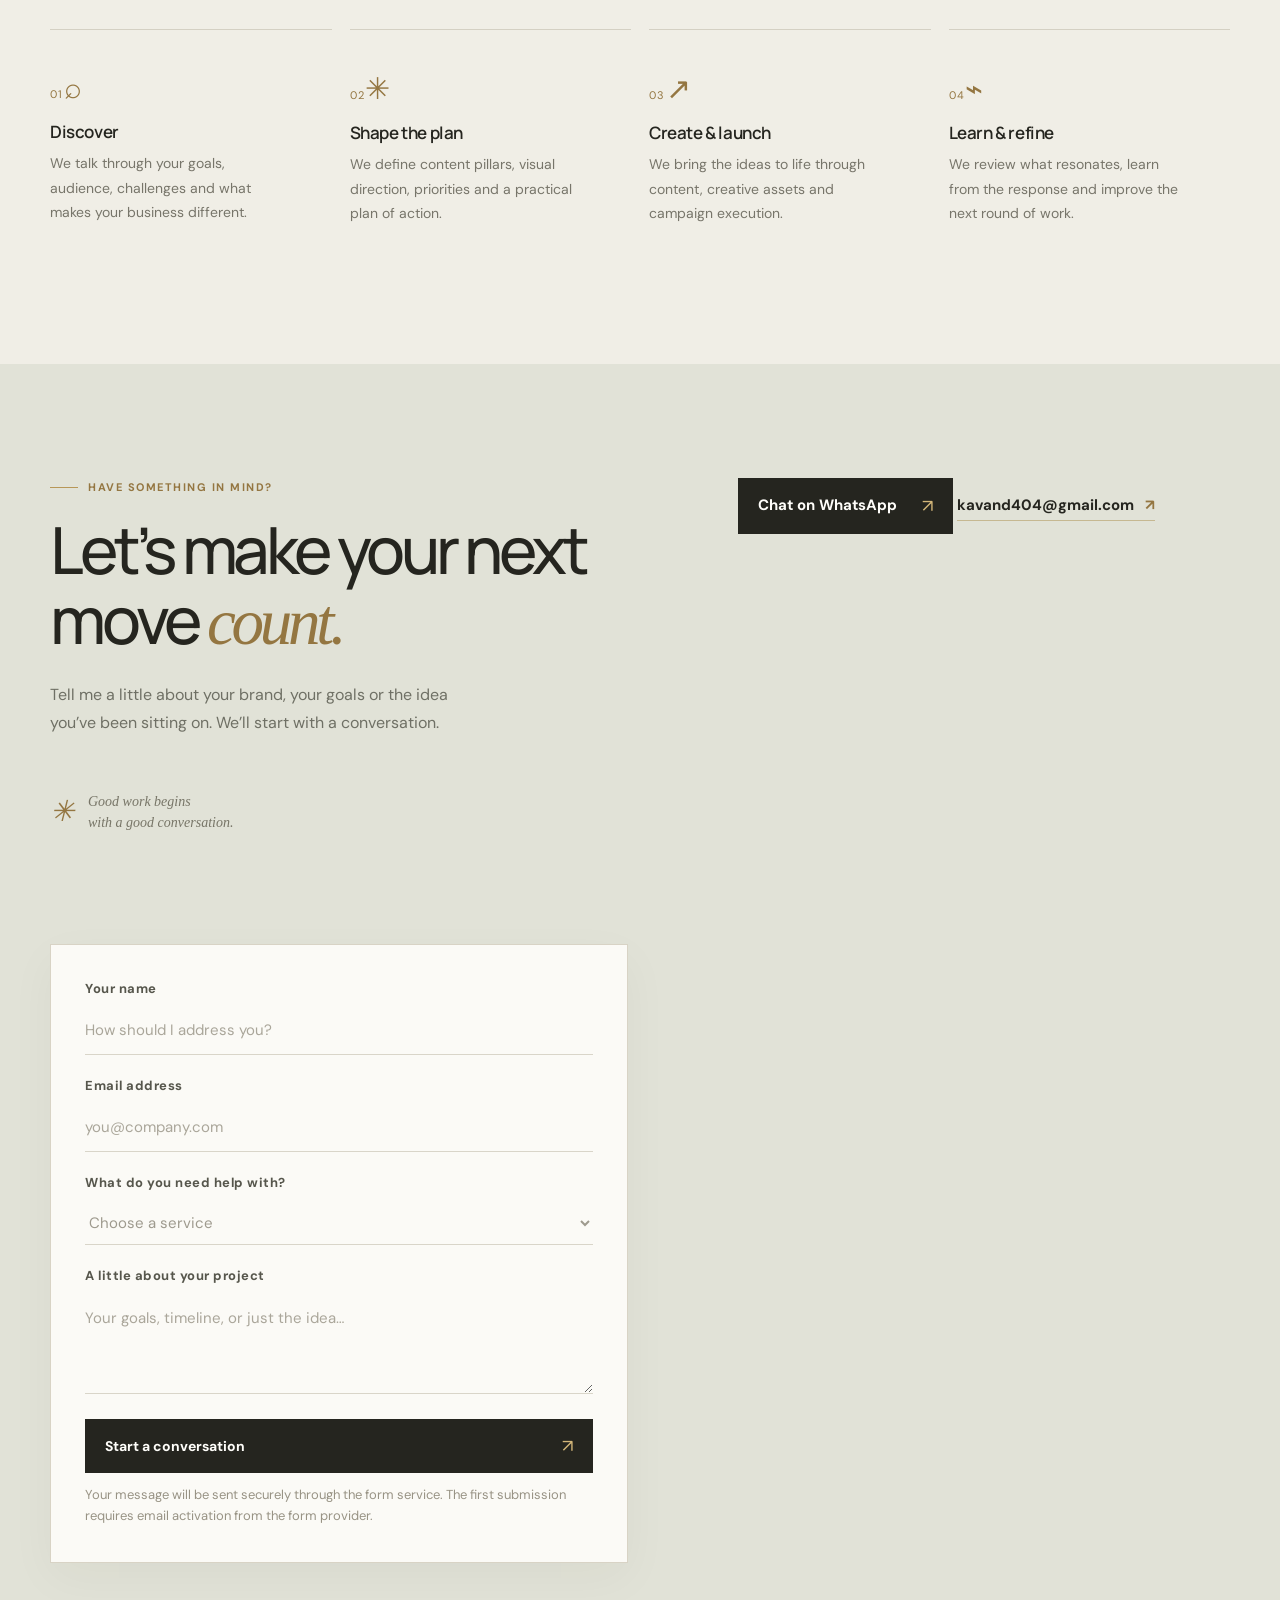
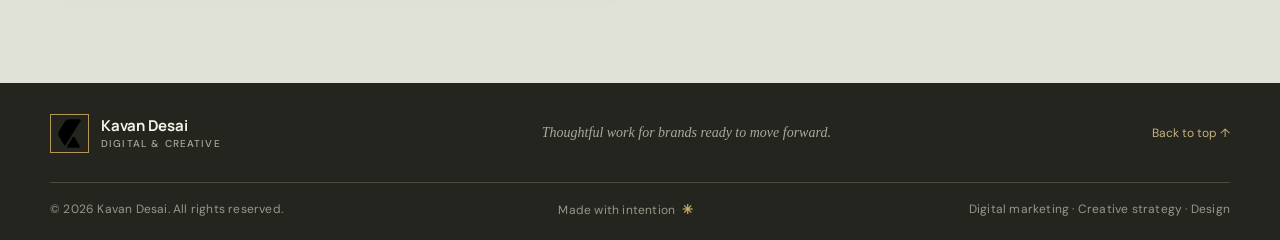
==== commit 72397618: "Add files via upload" ====
--- a/index.html
+++ b/index.html
@@ -9,7 +9,7 @@
   <link rel="preconnect" href="https://fonts.googleapis.com">
   <link rel="preconnect" href="https://fonts.gstatic.com" crossorigin>
   <link href="https://fonts.googleapis.com/css2?family=DM+Sans:wght@400;500;600;700&family=Manrope:wght@400;500;600;700;800&display=swap" rel="stylesheet">
-  <link rel="stylesheet" href="styles.css?v=ios-text-icons-20261015" />
+  <link rel="stylesheet" href="styles.css?v=hero-roll-stats-20261016" />
   <script>
     try { if (localStorage.getItem('kavan-portfolio-theme') === 'dark') document.documentElement.setAttribute('data-theme', 'dark'); } catch (_) {}
   </script>
@@ -40,18 +40,24 @@
   </header>
 
   <main>
-    <section class="hero section-shell">
+    <section class="hero section-shell hero-refresh">
       <div class="hero-copy reveal">
-        <div class="eyebrow"><span class="eyebrow-line"></span> Independent digital marketing partner</div>
-        <h1>Good brands deserve to be <em>remembered.</em></h1>
-        <p class="hero-intro">I bring strategy, storytelling and design together to help brands show up with more clarity, consistency and character.</p>
+        <div class="eyebrow"><span class="eyebrow-line"></span> Freelance digital marketer · Portfolio</div>
+        <h1 aria-label="Digital marketing for brands that stand out."><span class="hero-title-line"><span class="hero-roll-inner" style="--roll-delay: 90ms">Digital marketing</span></span><span class="hero-title-line"><span class="hero-roll-inner" style="--roll-delay: 210ms">for brands that</span></span><span class="hero-title-line hero-title-line-final"><em class="hero-roll-inner" style="--roll-delay: 330ms">stand out.</em></span></h1>
+        <p class="hero-intro">I’m Kavan Desai, a freelance digital marketer helping brands grow through social media management, paid campaigns, content creation and thoughtful design.</p>
+        <div class="hero-stats" aria-label="Portfolio highlights">
+          <div class="hero-stat"><strong><span class="hero-stat-value" style="--roll-delay: 470ms">100+</span></strong><span class="hero-stat-label" style="--roll-delay: 590ms">Designs created</span></div>
+          <div class="hero-stat"><strong><span class="hero-stat-value" style="--roll-delay: 570ms">1.5+</span></strong><span class="hero-stat-label" style="--roll-delay: 690ms">Years experience</span></div>
+          <div class="hero-stat"><strong><span class="hero-stat-value" style="--roll-delay: 670ms">10+</span></strong><span class="hero-stat-label" style="--roll-delay: 790ms">Happy clients</span></div>
+        </div>
         <div class="hero-actions">
-          <a class="button button-dark" href="#work">Explore my work <span>↘︎</span></a>
-          <a class="text-link" href="#services">What I can help with <span>↗︎</span></a>
-        </div>
-        <div class="hero-note"><span class="availability-dot"></span> Open to select freelance projects <span class="note-divider">/</span> India & remote</div>
+          <a class="button button-dark" href="#work">Explore my work <svg class="hero-link-icon" viewBox="0 0 20 20" aria-hidden="true"><path d="M4 4 15 15M6 15h9V6"/></svg></a>
+          <a class="text-link" href="#services">What I can help with <svg class="hero-link-icon" viewBox="0 0 20 20" aria-hidden="true"><path d="M6 14 14 6M6 6h8v8"/></svg></a>
+        </div>
+        <div class="hero-note"><span class="availability-dot"></span> Open to select freelance projects <span class="note-divider">/</span> India &amp; remote</div>
       </div>
       <div class="hero-art hero-photo reveal reveal-delay" aria-label="Portrait of Kavan Desai">
+        <span class="portrait-gold-glow" aria-hidden="true"></span>
         <div class="portrait-frame">
           <img src="assets/kavan-desai.png" alt="Kavan Desai wearing a black suit and red tie" fetchpriority="high" />
         </div>
@@ -278,6 +284,6 @@
     <div class="section-shell footer-top"><a class="brand footer-brand" href="#top"><span class="brand-mark" aria-hidden="true"><img class="brand-symbol" src="assets/kavan-geometric-mark.png" alt=""></span><span class="brand-name">Kavan Desai<small>Digital & Creative</small></span></a><p>Thoughtful work for brands ready to move forward.</p><a class="back-top" href="#top">Back to top ↑︎</a></div>
     <div class="section-shell footer-bottom"><span>© <span id="year"></span> Kavan Desai. All rights reserved.</span><span>Made with intention <b>✳︎</b></span><span class="footer-location">Digital marketing · Creative strategy · Design</span></div>
   </footer>
-  <script src="script.js?v=ios-text-icons-20261015"></script>
+  <script src="script.js?v=interaction-polish-20261016"></script>
 </body>
 </html>
--- a/styles.css
+++ b/styles.css
@@ -22,7 +22,7 @@
 .hero-photo .portrait-frame:after{content:"";position:absolute;inset:12px;border:1px solid rgba(255,255,255,.44);pointer-events:none}
 .hero-photo .portrait-frame img{display:block;width:100%;height:100%;object-fit:cover;object-position:50% 50%}
 .portrait-label{position:absolute;z-index:3;display:flex;align-items:center;gap:11px;background:#fffdf8;border:1px solid rgba(183,151,88,.43);box-shadow:0 14px 35px rgba(45,42,32,.11);padding:13px 17px;color:#34352d}
-.portrait-label-top{top:42px;right:0}
+.portrait-label-top{top:5px;right:0}
 .portrait-index{font:italic 23px/1 var(--serif);color:var(--gold-deep);padding-right:10px;border-right:1px solid #ded4bd}
 .portrait-label-copy{font-size:9px;font-weight:700;letter-spacing:1.25px;white-space:nowrap}
 .portrait-label-copy small{display:block;margin-top:4px;font-size:8px;font-weight:500;letter-spacing:.1px;color:#777367}
@@ -30,7 +30,7 @@
 .portrait-dot{height:6px;width:6px;background:#d0b273;border-radius:50%}
 .portrait-spark{position:absolute;z-index:2;bottom:11px;right:14px;color:var(--gold-deep);font-size:34px}
 @media(max-width:1050px){.hero-photo{transform:none;margin-left:auto}}
-@media(max-width:760px){.hero-photo{height:420px;max-width:460px;width:100%;margin:22px auto 0;transform:none}.hero-photo .portrait-frame{inset:10px 25px 22px 10px}.portrait-label-top{top:25px;right:-2px}.portrait-note{bottom:38px;left:0}}
+@media(max-width:760px){.hero-photo{height:420px;max-width:460px;width:100%;margin:22px auto 0;transform:none}.hero-photo .portrait-frame{inset:10px 25px 22px 10px}.portrait-label-top{top:-1px;right:-2px}.portrait-note{bottom:38px;left:0}}
 @media(max-width:420px){.hero-photo{height:365px;max-width:360px;width:100%;margin:17px auto 0;transform:none}.hero-photo .portrait-frame{inset:10px 20px 19px 8px}.portrait-label{padding:10px 12px;gap:8px}.portrait-index{font-size:19px;padding-right:7px}.portrait-label-copy{font-size:8px}.portrait-label-copy small{font-size:7px}.portrait-note{font-size:8px;padding:11px 12px;bottom:30px}.portrait-spark{font-size:27px;right:10px}}
 
 /* Client roster with supplied brand logos */
@@ -778,3 +778,498 @@
   .brand-mark .brand-symbol{width:20px;height:26px}
   .about-logo-mark{width:190px;height:244px;left:48px;top:48px}
 }
+
+/* === Refined interaction layer: soft movement, richer hover feedback, and smoother transitions === */
+:root{--motion-fast:180ms;--motion-mid:320ms;--motion-slow:560ms;--motion-ease:cubic-bezier(.22,.61,.36,1)}
+html{scroll-behavior:smooth}
+body{transition:background-color .4s ease,color .4s ease}
+::selection{background:rgba(183,151,88,.28);color:var(--ink)}
+a,button{-webkit-tap-highlight-color:transparent}
+button:active,.button:active,.filter-chip:active,.standee-open:active{transform:scale(.985)}
+:where(a,button,input,select,textarea):focus-visible{outline:2px solid var(--gold-deep);outline-offset:4px}
+
+/* Links and navigation feel responsive without adding visual clutter. */
+.site-nav>a,.nav-cta,.text-link,.project-card-link,.directory-social,.back-top{transition:color .25s ease,border-color .25s ease,background-color .3s ease,transform .3s var(--motion-ease),opacity .25s ease}
+.site-nav>a[aria-current="location"]:not(.nav-cta){color:var(--gold-deep)}
+.site-nav>a[aria-current="location"]:not(.nav-cta)::after{right:0}
+.nav-cta:hover{transform:translateY(-2px);box-shadow:0 8px 20px rgba(183,151,88,.14)}
+.text-link span,.project-card-link span,.back-top{transition:color .25s ease,transform .3s var(--motion-ease),opacity .25s ease}
+.text-link:hover span,.project-card-link:hover span{transform:translate(4px,-3px)}
+.case-breadcrumb a,.directory-social{transition:color .25s ease,border-color .25s ease}
+.case-breadcrumb a:hover,.directory-social:hover{color:var(--gold-deep);border-color:var(--gold-deep)}
+
+/* Primary controls get a tiny magnetic nudge on desktop (values are set by script.js). */
+.button,.theme-toggle,.site-nav .nav-cta{translate:var(--mag-x,0px) var(--mag-y,0px);transition:translate .16s ease,transform .28s var(--motion-ease),background-color .3s ease,color .3s ease,border-color .3s ease,box-shadow .3s ease}
+.button{box-shadow:0 0 0 rgba(0,0,0,0)}
+.button:hover{box-shadow:0 12px 26px rgba(37,37,31,.10)}
+.button-dark:hover{background:var(--gold-deep);color:#20211a}
+.button-dark:hover span{color:#20211a}
+.theme-toggle:active{transform:scale(.95) rotate(-8deg)}
+.filter-chip{transition:background-color .25s ease,color .25s ease,border-color .25s ease,transform .2s ease,box-shadow .25s ease}
+.filter-chip:hover{transform:translateY(-2px);box-shadow:0 5px 14px rgba(37,37,31,.08)}
+
+/* Cards lift gently; the heading and border respond together. */
+.featured-project,.directory-card,.client-logo-card,.standee-card,.social-client-tile,.case-hero-logo,.case-note-card,.all-projects-cta,.directory-footer-cta{
+  will-change:auto;
+  transition:transform .38s var(--motion-ease),border-color .32s ease,box-shadow .38s ease,background-color .35s ease,color .25s ease;
+}
+.featured-project:hover,.directory-card:hover,.client-logo-card:hover,.standee-card:hover,.social-client-tile:hover,.case-hero-logo:hover,.case-note-card:hover,.all-projects-cta:hover,.directory-footer-cta:hover{
+  border-color:rgba(183,151,88,.68);
+  box-shadow:0 18px 42px rgba(42,40,31,.095);
+}
+html[data-theme="dark"] .featured-project:hover,html[data-theme="dark"] .directory-card:hover,html[data-theme="dark"] .client-logo-card:hover,html[data-theme="dark"] .standee-card:hover,html[data-theme="dark"] .social-client-tile:hover,html[data-theme="dark"] .case-hero-logo:hover,html[data-theme="dark"] .case-note-card:hover{
+  box-shadow:0 20px 42px rgba(0,0,0,.24);
+}
+.featured-project-copy h3,.directory-copy h3,.client-card-info h4,.standee-meta h4,.project-meta h3,.service-row h3,.process-step h3{
+  transition:color .28s ease,transform .3s var(--motion-ease);
+}
+.featured-project:hover .featured-project-copy h3,.directory-card:hover .directory-copy h3,.client-logo-card:hover .client-card-info h4,.standee-card:hover .standee-meta h4,.project-card:hover .project-meta h3,.service-row:hover h3,.process-step:hover h3{color:var(--gold-deep)}
+.service-row{background:transparent;transition:padding .3s var(--motion-ease),border-color .3s ease,background-color .3s ease}
+.service-row:hover{background:linear-gradient(90deg,rgba(183,151,88,.075),transparent 78%)}
+html[data-theme="dark"] .service-row:hover{background:linear-gradient(90deg,rgba(215,187,128,.07),transparent 78%)}
+.process-step{transition:transform .35s var(--motion-ease),border-color .3s ease,background-color .3s ease}
+.process-step:hover{border-top-color:var(--gold-deep)}
+.process-icon{display:inline-block;transition:transform .4s var(--motion-ease),color .3s ease}
+.process-step:hover .process-icon{transform:translateY(-3px) rotate(-5deg) scale(1.08);color:var(--ink)}
+.eyebrow-line{transform-origin:left center;transition:width .35s var(--motion-ease),opacity .3s ease}
+.eyebrow:hover .eyebrow-line,.lijjat-subsection-heading:hover .eyebrow-line{width:40px}
+
+/* Images get a slightly deeper zoom while their cards stay composed. */
+.portrait-frame img,.featured-project-cover>img,.directory-logo img,.client-logo-art img,.standee-image-wrap img,.case-hero-logo img,.social-client-logo img,.project-visual img{
+  transition:transform .65s var(--motion-ease),filter .4s ease;
+  backface-visibility:hidden;
+}
+.featured-project:hover .featured-project-cover>img{transform:scale(1.055)}
+.directory-card:hover .directory-logo img,.client-logo-card:hover .client-logo-art img{transform:scale(1.065)}
+.standee-card:hover .standee-image-wrap img{transform:scale(1.045)}
+.case-hero-logo:hover img{transform:scale(1.035)}
+.social-client-tile:hover .social-client-logo img{transform:scale(1.07)}
+.hero-photo:hover .portrait-frame img{transform:scale(1.04)}
+.portrait-frame{isolation:isolate}
+.portrait-label-top,.portrait-note{transition:transform .38s var(--motion-ease),box-shadow .38s ease,border-color .3s ease}
+.hero-photo:hover .portrait-label-top{transform:translateY(-4px)}
+.hero-photo:hover .portrait-note{transform:translateY(3px);box-shadow:0 16px 34px rgba(45,42,32,.2)}
+.about-frame:before,.about-frame:after{transition:transform .8s var(--motion-ease),border-color .5s ease}
+.about-art:hover .about-frame:before{transform:scale(1.055) rotate(3deg)}
+.about-art:hover .about-frame:after{transform:rotate(39deg) translateY(-5px)}
+
+/* Abstract previews respond on hover too, making the work grid feel alive. */
+.gym-orb,.health-ring,.food-sun,.treta-arch,.physio-motion{transition:transform .65s var(--motion-ease),opacity .4s ease}
+.project-visual:hover .gym-orb{transform:scale(1.055)}
+.project-visual:hover .health-ring{transform:scale(1.055)}
+.project-visual:hover .food-sun{transform:translateX(-50%) scale(1.06);opacity:.96}
+.project-visual:hover .treta-arch{transform:rotate(11deg) translateY(-4px)}
+.project-visual:hover .physio-motion{transform:rotate(-22deg) scale(1.04)}
+
+/* Form focus feels deliberate, with a subtle label and field response. */
+.form-row{transition:transform .28s var(--motion-ease)}
+.form-row:focus-within{transform:translateX(3px)}
+.form-row label{transition:color .25s ease}
+.form-row:focus-within label{color:var(--gold-deep)}
+.form-row input,.form-row select,.form-row textarea{transition:border-color .25s ease,background-color .3s ease,box-shadow .25s ease}
+.form-row input:focus,.form-row select:focus,.form-row textarea:focus{box-shadow:0 1px 0 var(--gold-deep)}
+.contact-form{transition:transform .4s var(--motion-ease),border-color .35s ease,box-shadow .35s ease,background-color .35s ease}
+.contact-form:focus-within{border-color:rgba(183,151,88,.55);box-shadow:0 20px 52px rgba(44,42,33,.09)}
+.standee-lightbox[open]{animation:lightbox-enter .28s var(--motion-ease) both}
+@keyframes lightbox-enter{from{opacity:0;transform:translateY(10px) scale(.985)}to{opacity:1;transform:translateY(0) scale(1)}}
+
+/* Reveal a broader set of sections and descriptions as the visitor scrolls. */
+.reveal{transition:opacity .78s var(--motion-ease),transform .78s var(--motion-ease);transition-delay:0s}
+.reveal.reveal-delay{transition-delay:.1s}
+.reveal.reveal-delay-2{transition-delay:.18s}
+.reveal.reveal-delay-3{transition-delay:.26s}
+.reveal.is-visible{will-change:auto}
+
+@media(hover:hover) and (pointer:fine){
+  .project-visual:hover{transform:translateY(-5px)}
+  .text-link:hover,.project-card-link:hover,.back-top:hover{opacity:1}
+}
+@media(max-width:760px){
+  .featured-project:hover,.directory-card:hover,.client-logo-card:hover,.standee-card:hover,.social-client-tile:hover,.case-hero-logo:hover,.case-note-card:hover{transform:none}
+  .featured-project:hover .featured-project-cover>img,.directory-card:hover .directory-logo img,.client-logo-card:hover .client-logo-art img,.standee-card:hover .standee-image-wrap img,.case-hero-logo:hover img,.social-client-tile:hover .social-client-logo img,.hero-photo:hover .portrait-frame img{transform:none}
+  .button:active,.theme-toggle:active,.filter-chip:active{transform:scale(.98)}
+}
+@media(prefers-reduced-motion:reduce){
+  html{scroll-behavior:auto}
+  *,*::before,*::after{scroll-behavior:auto!important;animation-duration:.01ms!important;animation-iteration-count:1!important;transition-duration:.01ms!important;transition-delay:0ms!important}
+  .reveal{opacity:1!important;transform:none!important}
+}
+/* Generic visual-card image zoom for project artwork that uses a real image. */
+.project-visual:hover img{transform:scale(1.04)}
+/* Hover and keyboard-focus get the same visual cue, including on touch-assisted keyboards. */
+.featured-project:focus-within,.directory-card:focus-within,.client-logo-card:focus-within,.standee-card:focus-within{border-color:rgba(183,151,88,.7);box-shadow:0 16px 32px rgba(42,40,31,.08)}
+html[data-theme="dark"] .featured-project:focus-within,html[data-theme="dark"] .directory-card:focus-within,html[data-theme="dark"] .client-logo-card:focus-within,html[data-theme="dark"] .standee-card:focus-within{border-color:rgba(215,187,128,.7);box-shadow:0 18px 34px rgba(0,0,0,.22)}
+
+/* Homepage hero refresh: portfolio stats, stronger typography, and an editorial background. */
+.hero.hero-refresh{
+  isolation:isolate;
+  min-height:740px;
+  padding-top:42px;
+  padding-bottom:56px;
+}
+.hero.hero-refresh::before{
+  content:"";
+  position:absolute;
+  z-index:-2;
+  top:0;
+  bottom:0;
+  left:calc((100% - 100vw)/2);
+  width:100vw;
+  pointer-events:none;
+  background:
+    radial-gradient(ellipse at 76% 44%, rgba(183,151,88,.16), transparent 27%),
+    radial-gradient(ellipse at 16% 11%, rgba(222,219,208,.42), transparent 25%),
+    linear-gradient(132deg, transparent 0 63%, rgba(183,151,88,.045) 63.1%, transparent 63.3%),
+    linear-gradient(rgba(183,151,88,.035) 1px, transparent 1px),
+    linear-gradient(90deg, rgba(183,151,88,.035) 1px, transparent 1px),
+    var(--paper);
+  background-size:auto,auto,auto,38px 38px,38px 38px,auto;
+  -webkit-mask-image:linear-gradient(180deg,#000 0%,#000 78%,rgba(0,0,0,.72) 100%);
+  mask-image:linear-gradient(180deg,#000 0%,#000 78%,rgba(0,0,0,.72) 100%);
+}
+.hero.hero-refresh::after{
+  content:"";
+  position:absolute;
+  z-index:-1;
+  top:48%;
+  right:3%;
+  width:clamp(300px,31vw,470px);
+  aspect-ratio:1;
+  border:1px solid rgba(183,151,88,.22);
+  border-radius:50%;
+  box-shadow:0 0 0 22px rgba(183,151,88,.035),0 0 0 52px rgba(183,151,88,.025),0 0 0 85px rgba(183,151,88,.018);
+  pointer-events:none;
+  transform:translateY(-50%);
+  animation:hero-halo-drift 16s ease-in-out infinite;
+}
+.hero-refresh .hero-copy{max-width:590px;position:relative;z-index:2}
+.hero-refresh .eyebrow{font-size:10px;letter-spacing:1.55px}
+.hero-stats{
+  display:grid;
+  grid-template-columns:repeat(3,minmax(0,1fr));
+  gap:9px;
+  max-width:510px;
+  margin:23px 0 25px;
+}
+.hero-stat{
+  position:relative;
+  min-width:0;
+  min-height:66px;
+  padding:11px 13px 12px;
+  display:flex;
+  flex-direction:column;
+  justify-content:center;
+  overflow:hidden;
+  border:1px solid rgba(183,151,88,.28);
+  border-radius:2px;
+  background:rgba(255,254,250,.83);
+  box-shadow:0 8px 24px rgba(37,37,31,.035);
+  transition:transform .28s var(--ease),border-color .28s ease,box-shadow .28s ease,background-color .28s ease;
+}
+.hero-stat::after{
+  content:"";
+  position:absolute;
+  width:42px;
+  height:42px;
+  top:-25px;
+  right:-20px;
+  border:1px solid rgba(183,151,88,.24);
+  border-radius:50%;
+  box-shadow:0 0 0 7px rgba(183,151,88,.025);
+  pointer-events:none;
+}
+.hero-stat strong{
+  display:block;
+  color:var(--gold-deep);
+  font:600 clamp(22px,2.2vw,28px)/1 var(--display);
+  letter-spacing:-.06em;
+  white-space:nowrap;
+}
+.hero-stat span{
+  display:block;
+  color:var(--muted);
+  margin-top:7px;
+  font:500 10px/1.25 var(--sans);
+  letter-spacing:.06px;
+}
+.hero-refresh .hero-copy h1{
+  max-width:585px;
+  margin:0 0 19px;
+  font-size:clamp(48px,5.05vw,68px);
+  line-height:1.025;
+  letter-spacing:-.068em;
+}
+.hero-refresh .hero-title-line{display:block}
+.hero-refresh .hero-copy h1 em{display:block;margin-top:1px}
+.hero-refresh .hero-intro{max-width:475px;margin-bottom:27px;font-size:16px;line-height:1.78}
+.hero-refresh .hero-note{margin-top:29px}
+.hero-refresh .hero-art{position:relative;z-index:1}
+.hero-refresh .hero-side-note{z-index:1}
+.hero-link-icon{
+  display:inline-block;
+  width:17px;
+  height:17px;
+  flex:0 0 17px;
+  fill:none;
+  stroke:var(--gold);
+  stroke-width:1.65;
+  stroke-linecap:round;
+  stroke-linejoin:round;
+  transition:transform .28s var(--ease),stroke .28s ease;
+}
+.hero-refresh .text-link .hero-link-icon{stroke:var(--gold-deep);margin-left:5px;vertical-align:middle}
+.hero-refresh .button-dark .hero-link-icon{margin-left:10px}
+.hero-refresh .hero-actions a:hover .hero-link-icon{transform:translate(2px,-2px)}
+.hero-refresh .hero-stat:hover{transform:translateY(-3px);border-color:rgba(183,151,88,.62);box-shadow:0 15px 30px rgba(37,37,31,.075)}
+html[data-theme="dark"] .hero.hero-refresh::before{
+  background:
+    radial-gradient(ellipse at 76% 44%, rgba(215,187,128,.11), transparent 28%),
+    radial-gradient(ellipse at 16% 11%, rgba(70,73,58,.22), transparent 25%),
+    linear-gradient(132deg, transparent 0 63%, rgba(215,187,128,.035) 63.1%, transparent 63.3%),
+    linear-gradient(rgba(215,187,128,.025) 1px, transparent 1px),
+    linear-gradient(90deg, rgba(215,187,128,.025) 1px, transparent 1px),
+    var(--paper);
+}
+html[data-theme="dark"] .hero-stat{background:rgba(34,36,30,.87);border-color:rgba(215,187,128,.25);box-shadow:0 8px 25px rgba(0,0,0,.09)}
+html[data-theme="dark"] .hero-stat:hover{border-color:rgba(215,187,128,.62);box-shadow:0 15px 30px rgba(0,0,0,.2)}
+@keyframes hero-halo-drift{0%,100%{transform:translateY(-50%) rotate(0deg)}50%{transform:translateY(calc(-50% - 8px)) rotate(3deg)}}
+@media(max-width:1050px){
+  .hero.hero-refresh{min-height:700px;gap:26px}
+  .hero-refresh .hero-copy h1{font-size:clamp(47px,5.25vw,61px)}
+  .hero-stats{gap:7px}
+  .hero-stat{padding-inline:10px}
+  .hero-stat span{font-size:9px}
+  .hero.hero-refresh::after{right:0;width:clamp(280px,31vw,370px)}
+}
+@media(max-width:760px){
+  .hero.hero-refresh{grid-template-columns:1fr;min-height:auto;padding-top:42px;padding-bottom:42px;gap:8px}
+  .hero-refresh .hero-copy{max-width:620px}
+  .hero-refresh .eyebrow{font-size:10px;letter-spacing:1.2px}
+  .hero-stats{max-width:100%;gap:8px;margin:22px 0 25px}
+  .hero-stat{min-height:63px;padding:10px 12px}
+  .hero-stat strong{font-size:clamp(22px,6.4vw,27px)}
+  .hero-stat span{font-size:10px;line-height:1.3}
+  .hero-refresh .hero-copy h1{font-size:clamp(43px,9vw,62px);line-height:1.035;margin-bottom:18px}
+  .hero-refresh .hero-intro{font-size:16px;line-height:1.75;margin-bottom:25px}
+  .hero-refresh .hero-note{margin-top:27px}
+  .hero.hero-refresh::after{width:270px;right:-75px;top:69%;opacity:.7}
+  .hero-refresh .hero-art{margin-top:18px}
+}
+@media(max-width:420px){
+  .hero.hero-refresh{padding-top:36px;padding-bottom:36px}
+  .hero-stats{gap:7px;margin:19px 0 23px}
+  .hero-stat{min-height:60px;padding:9px 9px}
+  .hero-stat strong{font-size:23px}
+  .hero-stat span{font-size:9px;letter-spacing:0}
+  .hero-refresh .hero-copy h1{font-size:clamp(36px,10.25vw,43px);letter-spacing:-.06em}
+  .hero-refresh .hero-intro{font-size:15px;line-height:1.72}
+  .hero-refresh .hero-actions{gap:17px}
+  .hero-refresh .button{gap:11px}
+  .hero-refresh .text-link{font-size:12px}
+  .hero.hero-refresh::after{right:-102px;width:245px;top:71%}
+}
+@media(hover:none){.hero-stat:hover{transform:none;box-shadow:0 8px 24px rgba(37,37,31,.035)}}
+@media(prefers-reduced-motion:reduce){
+  .hero.hero-refresh::after{animation:none!important}
+  .hero-stat,.hero-link-icon{transition:none!important}
+}
+
+
+/* Homepage hero: unboxed editorial metrics, roll-in headline, and a living gold glow. */
+.hero-refresh .hero-copy h1 .hero-title-line {
+  display: block;
+  overflow: hidden;
+  padding-block: .035em .065em;
+  margin-block: -.035em -.065em;
+  perspective: 900px;
+}
+.hero-refresh .hero-copy h1 .hero-title-line-final {
+  padding-bottom: .09em;
+  margin-bottom: -.09em;
+}
+.hero-refresh .hero-roll-inner {
+  display: inline-block;
+  opacity: 0;
+  transform: translate3d(0, 112%, 0) rotateX(13deg);
+  transform-origin: 50% 0;
+  animation: hero-roll-in .95s cubic-bezier(.19, 1, .22, 1) both;
+  animation-delay: var(--roll-delay, 0ms);
+  will-change: transform, opacity;
+}
+@keyframes hero-roll-in {
+  0% { opacity: 0; transform: translate3d(0, 112%, 0) rotateX(13deg); }
+  72% { opacity: 1; transform: translate3d(0, -3%, 0) rotateX(-1deg); }
+  100% { opacity: 1; transform: translate3d(0, 0, 0) rotateX(0); }
+}
+.hero-refresh .hero-stats {
+  display: grid;
+  grid-template-columns: repeat(3, minmax(0, 1fr));
+  gap: 0;
+  width: 100%;
+  max-width: 520px;
+  margin: 27px 0 30px;
+  padding: 0;
+  border: 0;
+  background: transparent;
+  box-shadow: none;
+}
+.hero-refresh .hero-stat {
+  position: relative;
+  display: flex;
+  flex-direction: column;
+  align-items: flex-start;
+  justify-content: center;
+  min-width: 0;
+  min-height: 0;
+  padding: 3px 17px 3px 0;
+  overflow: visible;
+  border: 0;
+  border-radius: 0;
+  background: transparent;
+  box-shadow: none;
+  transform: none;
+  transition: color .3s ease;
+}
+.hero-refresh .hero-stat + .hero-stat { padding-left: 19px; }
+.hero-refresh .hero-stat:not(:last-child)::after {
+  content: "";
+  position: absolute;
+  top: 7px;
+  right: 0;
+  width: 1px;
+  height: calc(100% - 14px);
+  background: rgba(183,151,88,.52);
+}
+.hero-refresh .hero-stat::before { display: none; }
+.hero-refresh .hero-stat strong {
+  display: block;
+  max-width: 100%;
+  padding: 2px 0 1px;
+  overflow: hidden;
+  color: var(--gold-deep);
+  font: 600 clamp(24px, 2.35vw, 30px)/1.05 var(--display);
+  letter-spacing: -.055em;
+  white-space: nowrap;
+}
+.hero-refresh .hero-stat .hero-stat-value {
+  display: inline-block;
+  margin: 0;
+  color: inherit;
+  font: inherit;
+  line-height: inherit;
+  letter-spacing: inherit;
+  opacity: 0;
+  transform: translate3d(0, 115%, 0);
+  animation: hero-roll-in .82s cubic-bezier(.19, 1, .22, 1) both;
+  animation-delay: var(--roll-delay, 470ms);
+  will-change: transform, opacity;
+}
+.hero-refresh .hero-stat .hero-stat-label {
+  display: block;
+  max-width: 100%;
+  margin-top: 7px;
+  overflow: hidden;
+  color: var(--muted);
+  font: 500 10px/1.4 var(--sans);
+  letter-spacing: .02px;
+  opacity: 0;
+  transform: translate3d(0, 8px, 0);
+  animation: hero-label-rise .68s cubic-bezier(.22, 1, .36, 1) both;
+  animation-delay: var(--roll-delay, 590ms);
+}
+@keyframes hero-label-rise {
+  from { opacity: 0; transform: translate3d(0, 8px, 0); }
+  to { opacity: 1; transform: translate3d(0, 0, 0); }
+}
+.hero-refresh .hero-stat:hover { background: transparent; border: 0; box-shadow: none; transform: none; }
+.hero-refresh .hero-stat:hover strong { color: var(--ink); transition: color .25s ease; }
+.hero-refresh .hero-intro { margin-bottom: 0; }
+.hero-refresh .hero-actions { animation: hero-label-rise .75s cubic-bezier(.22, 1, .36, 1) .82s both; }
+.hero-refresh .hero-note { animation: hero-label-rise .75s cubic-bezier(.22, 1, .36, 1) .94s both; }
+
+/* A soft, animated gold bloom lives behind the portrait rather than on top of it. */
+.hero-photo .portrait-gold-glow {
+  position: absolute;
+  z-index: 0;
+  top: 0;
+  right: -9%;
+  width: 112%;
+  aspect-ratio: 1 / 1;
+  border-radius: 50%;
+  pointer-events: none;
+  background: radial-gradient(circle, rgba(183,151,88,.28) 0%, rgba(183,151,88,.17) 26%, rgba(183,151,88,.075) 48%, rgba(183,151,88,0) 70%);
+  filter: blur(15px);
+  opacity: .72;
+  transform: scale(.88);
+  animation: portrait-gold-bloom 6.8s ease-in-out infinite;
+}
+@keyframes portrait-gold-bloom {
+  0%, 100% { opacity: .54; transform: scale(.88) translate3d(0, 0, 0); }
+  50% { opacity: .95; transform: scale(1.06) translate3d(-1%, -1%, 0); }
+}
+
+/* The freelance availability light remains gently alive at all times. */
+.hero-refresh .availability-dot {
+  flex: 0 0 7px;
+  animation: availability-glow 2.15s ease-in-out infinite;
+}
+@keyframes availability-glow {
+  0%, 100% {
+    transform: scale(1);
+    box-shadow: 0 0 0 4px rgba(139,155,115,.16), 0 0 7px 1px rgba(139,155,115,.22);
+  }
+  50% {
+    transform: scale(1.16);
+    box-shadow: 0 0 0 8px rgba(139,155,115,.04), 0 0 14px 3px rgba(139,155,115,.4);
+  }
+}
+html[data-theme="dark"] .hero-refresh .hero-stat:not(:last-child)::after {
+  background: rgba(215,187,128,.45);
+}
+html[data-theme="dark"] .hero-refresh .hero-stat strong { color: var(--gold); }
+html[data-theme="dark"] .hero-refresh .hero-stat:hover strong { color: var(--paper); }
+html[data-theme="dark"] .hero-photo .portrait-gold-glow {
+  background: radial-gradient(circle, rgba(215,187,128,.31) 0%, rgba(215,187,128,.17) 27%, rgba(215,187,128,.075) 49%, rgba(215,187,128,0) 72%);
+}
+@media(max-width:1050px) {
+  .hero-refresh .hero-stats { max-width: 505px; }
+  .hero-refresh .hero-stat { padding-right: 12px; }
+  .hero-refresh .hero-stat + .hero-stat { padding-left: 14px; }
+}
+@media(max-width:760px) {
+  .hero-refresh .hero-intro { margin-bottom: 0; }
+  .hero-refresh .hero-stats { max-width: 100%; margin: 25px 0 27px; gap: 0; }
+  .hero-refresh .hero-stat { padding: 3px 9px 3px 0; }
+  .hero-refresh .hero-stat + .hero-stat { padding-left: 11px; }
+  .hero-refresh .hero-stat strong { font-size: clamp(21px, 6vw, 26px); }
+  .hero-refresh .hero-stat .hero-stat-label { font-size: 10px; margin-top: 6px; }
+  .hero-refresh .hero-actions { animation-delay: .75s; }
+  .hero-refresh .hero-note { animation-delay: .87s; }
+  .hero-photo .portrait-gold-glow { top: 2%; right: -7%; width: 108%; filter: blur(12px); }
+}
+@media(max-width:420px) {
+  .hero-refresh .hero-stats { margin: 22px 0 25px; }
+  .hero-refresh .hero-stat { padding-right: 6px; }
+  .hero-refresh .hero-stat + .hero-stat { padding-left: 8px; }
+  .hero-refresh .hero-stat strong { font-size: 21px; }
+  .hero-refresh .hero-stat .hero-stat-label { font-size: 9px; line-height: 1.35; }
+}
+@media(prefers-reduced-motion:reduce) {
+  .hero-refresh .hero-roll-inner,
+  .hero-refresh .hero-stat .hero-stat-value,
+  .hero-refresh .hero-stat .hero-stat-label,
+  .hero-refresh .hero-actions,
+  .hero-refresh .hero-note {
+    animation: none !important;
+    opacity: 1 !important;
+    transform: none !important;
+  }
+  .hero-photo .portrait-gold-glow,
+  .hero-refresh .availability-dot { animation: none !important; }
+}
+/* Keep the metric dividers as simple vertical rules, not the old decorative corner rings. */
+.hero-refresh .hero-stat::after{content:none!important}
+.hero-refresh .hero-stat:not(:last-child){border-right:1px solid rgba(183,151,88,.52)}
+.hero-refresh .hero-stat:hover:not(:last-child){border-right:1px solid rgba(183,151,88,.52)}
+html[data-theme="dark"] .hero-refresh .hero-stat:not(:last-child),
+html[data-theme="dark"] .hero-refresh .hero-stat:hover:not(:last-child){border-right:1px solid rgba(215,187,128,.45)}
